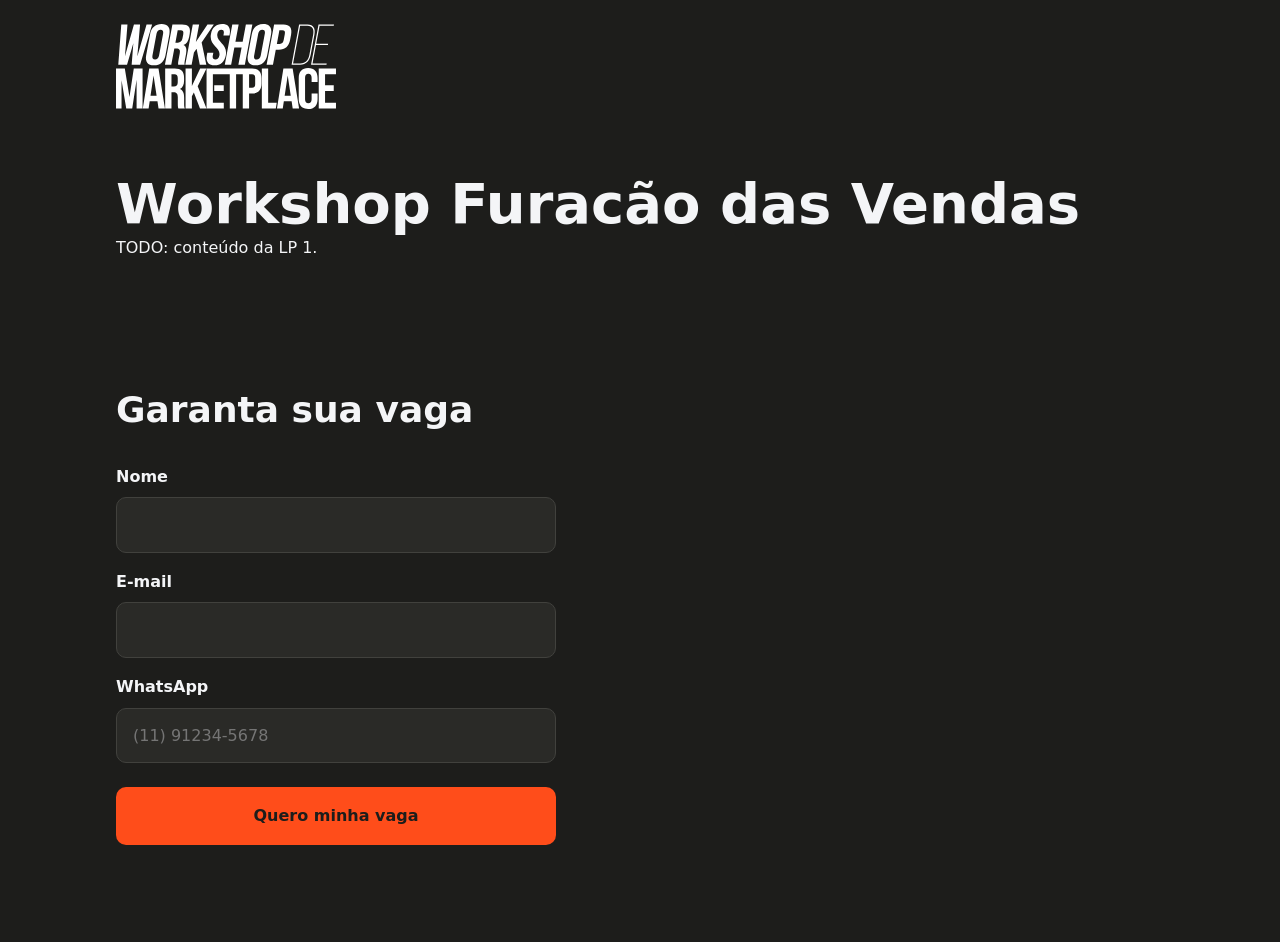
==== lp1/index.html @ ef736bb4 "Estrutura inicial das LPs do Workshop de Marketplace - .htaccess: HTTPS, sem www, URLs limpas, segur" ====
<!doctype html>
<html lang="pt-BR">
<head>
  <meta charset="utf-8">
  <meta name="viewport" content="width=device-width, initial-scale=1">

  <title>Workshop Furacão das Vendas | LP 1</title>
  <meta name="description" content="TODO: descrição de 140–160 caracteres da LP 1.">
  <link rel="canonical" href="https://workshop.furacaodasvendas.com.br/lp1/">
  <meta name="robots" content="index, follow, max-image-preview:large">

  <!-- Open Graph / redes sociais (imagem 1200x630) -->
  <meta property="og:type" content="website">
  <meta property="og:locale" content="pt_BR">
  <meta property="og:site_name" content="Workshop Furacão das Vendas">
  <meta property="og:title" content="Workshop Furacão das Vendas | LP 1">
  <meta property="og:description" content="TODO: descrição da LP 1.">
  <meta property="og:url" content="https://workshop.furacaodasvendas.com.br/lp1/">
  <meta property="og:image" content="https://workshop.furacaodasvendas.com.br/lp1/img/og.jpg">
  <meta property="og:image:width" content="1200">
  <meta property="og:image:height" content="630">
  <meta name="twitter:card" content="summary_large_image">

  <!-- Favicon / PWA -->
  <link rel="icon" href="/favicon.ico" sizes="32x32">
  <link rel="icon" href="/favicon.svg" type="image/svg+xml">
  <link rel="apple-touch-icon" href="/apple-touch-icon.png">
  <link rel="manifest" href="/site.webmanifest">
  <meta name="theme-color" content="#1D1D1B">

  <link rel="author" href="/humans.txt">

  <!-- Versione CSS/JS (?v=AAAAMMDD) a cada deploy para furar o cache -->
  <link rel="stylesheet" href="/lp1/css/style.css?v=20261028">
</head>
<body>

  <header class="site-header">
    <img class="logo" src="/lp1/img/logo-branco.svg" alt="Workshop de Marketplace" width="781" height="303">
  </header>

  <main>
    <section class="hero">
      <h1>Workshop Furacão das Vendas</h1>
      <p>TODO: conteúdo da LP 1.</p>
    </section>

    <section class="inscricao" id="inscricao">
      <h2>Garanta sua vaga</h2>

      <form class="form" action="/api/lead.php" method="post" data-antispam novalidate>
        <input type="hidden" name="_lp" value="lp1">
        <input type="hidden" name="_token" value="">

        <!-- Honeypot: invisível para pessoas, bots preenchem -->
        <div class="hp" aria-hidden="true">
          <label for="lp1-website">Não preencha</label>
          <input type="text" id="lp1-website" name="website" tabindex="-1" autocomplete="off">
        </div>

        <label for="lp1-nome">Nome</label>
        <input type="text" id="lp1-nome" name="nome" autocomplete="name" required minlength="2" maxlength="80">

        <label for="lp1-email">E-mail</label>
        <input type="email" id="lp1-email" name="email" autocomplete="email" required>

        <label for="lp1-telefone">WhatsApp</label>
        <input type="tel" id="lp1-telefone" name="telefone" autocomplete="tel-national" inputmode="tel" placeholder="(11) 91234-5678" required>

        <button type="submit">Quero minha vaga</button>
        <p class="form-status" data-form-status role="status" aria-live="polite"></p>
      </form>
    </section>
  </main>

  <script src="/assets/js/antispam.js?v=20261028" defer></script>
  <script src="/lp1/js/main.js?v=20261028" defer></script>
</body>
</html>
---- lp1/css/style.css ----
:root {
  --bg: #1D1D1B;
  --surface: #2A2A27;
  --border: #41413D;
  --text: #F4F5F7;
  --muted: #A9AFBC;
  --accent: #FF4D1A;
  --on-accent: #1D1D1B;
  --error: #FF6B6B;
  --ok: #3DDC84;
  color-scheme: dark;
}

*, *::before, *::after { box-sizing: border-box; margin: 0; }

body {
  min-height: 100dvh;
  background: var(--bg);
  color: var(--text);
  font: 16px/1.6 system-ui, -apple-system, "Segoe UI", Roboto, sans-serif;
  -webkit-font-smoothing: antialiased;
}

img, svg, video { display: block; max-width: 100%; height: auto; }

section { padding: 64px 16px; max-width: 1080px; margin-inline: auto; }

h1 { font-size: clamp(2rem, 6vw, 3.5rem); line-height: 1.1; }
h2 { font-size: clamp(1.5rem, 4vw, 2.25rem); line-height: 1.2; margin-bottom: 24px; }

/* Formulário */
.form { display: grid; gap: 8px; max-width: 440px; }
.form label { font-weight: 600; margin-top: 8px; }
.form input {
  width: 100%;
  padding: 14px 16px;
  border: 1px solid var(--border);
  border-radius: 10px;
  background: var(--surface);
  color: var(--text);
  font: inherit;
}
.form input:focus-visible { outline: 2px solid var(--accent); outline-offset: 2px; }
.form button {
  margin-top: 16px;
  padding: 16px 24px;
  border: 0;
  border-radius: 10px;
  background: var(--accent);
  color: var(--on-accent);
  font: inherit;
  font-weight: 700;
  cursor: pointer;
}
.form button:disabled { opacity: .6; cursor: wait; }
.form-status { min-height: 1.6em; color: var(--muted); }
.form-status[data-state="error"] { color: var(--error); }
.form-status[data-state="ok"] { color: var(--ok); }

/* Honeypot fora da tela (display:none é ignorado por alguns bots) */
.hp { position: absolute; left: -9999px; width: 1px; height: 1px; overflow: hidden; }

/* Cabeçalho */
.site-header { padding: 24px 16px 0; max-width: 1080px; margin-inline: auto; }
.logo { width: clamp(140px, 30vw, 220px); }
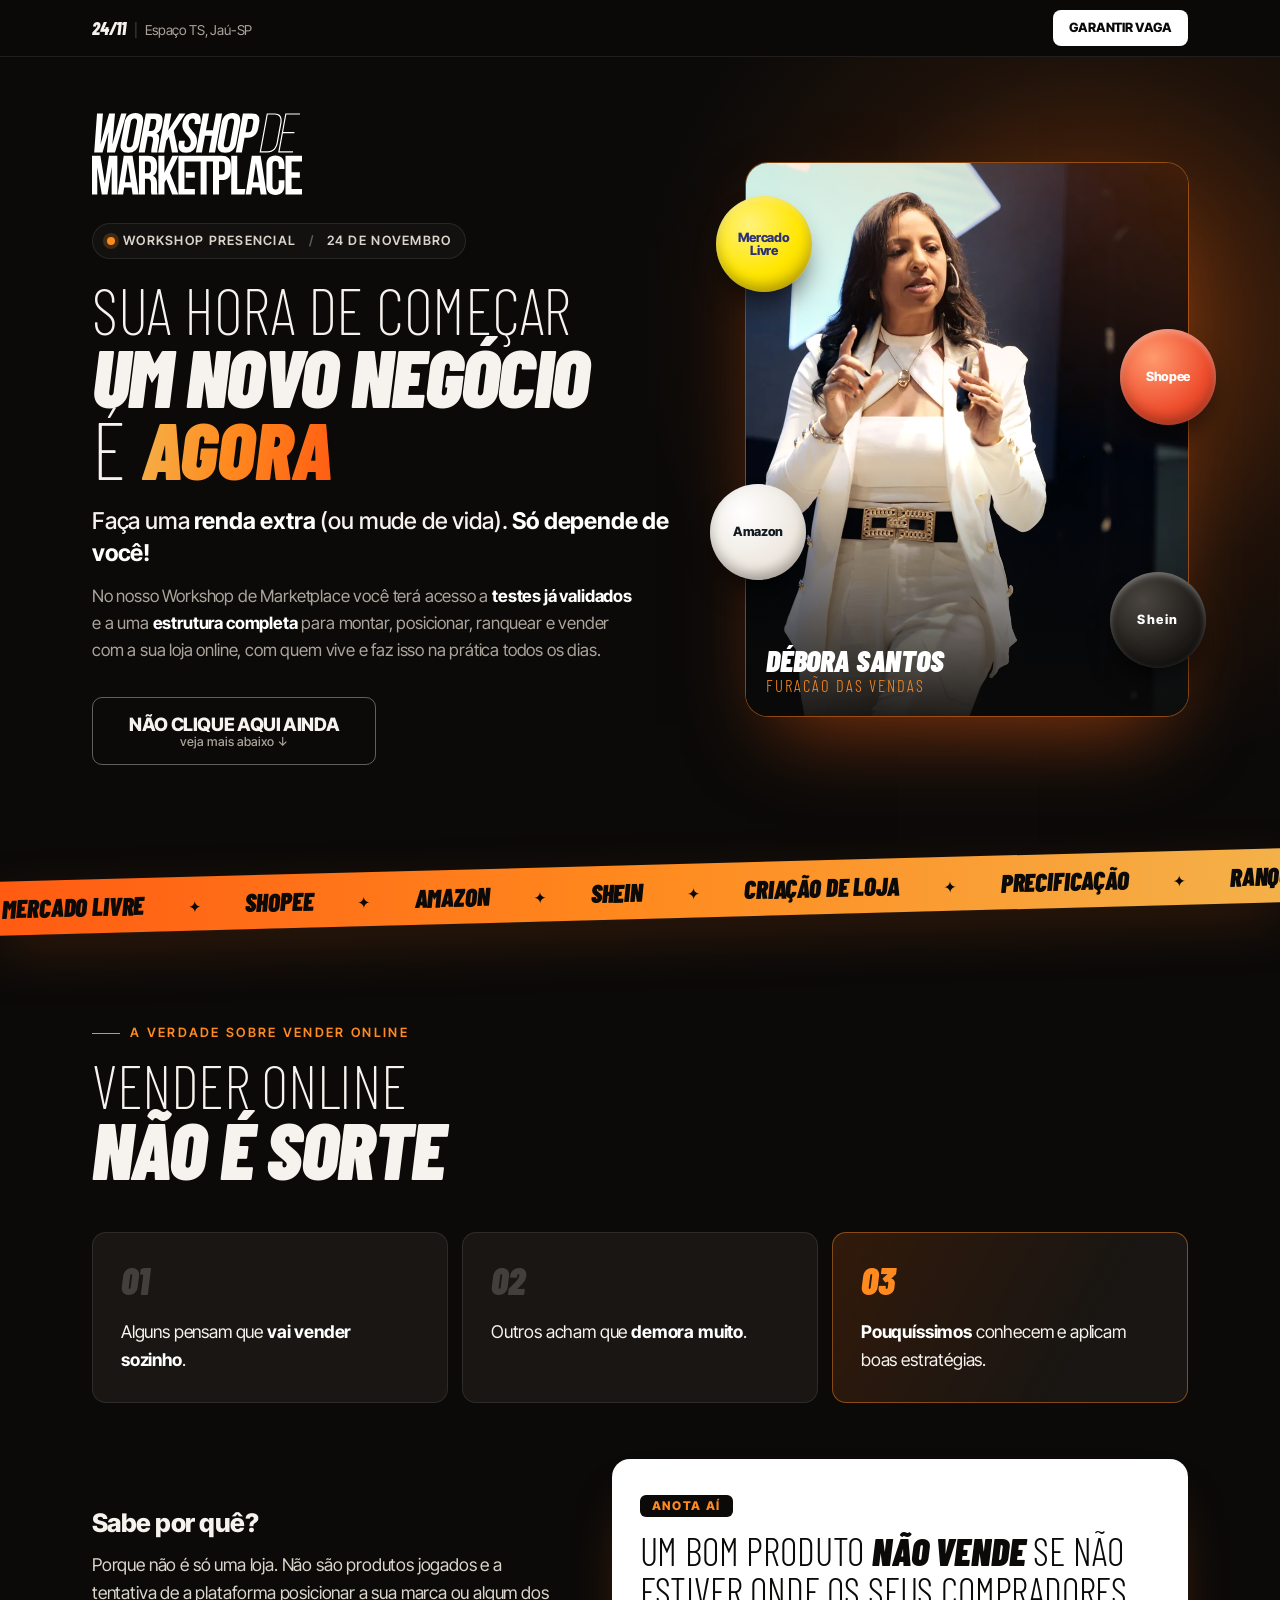
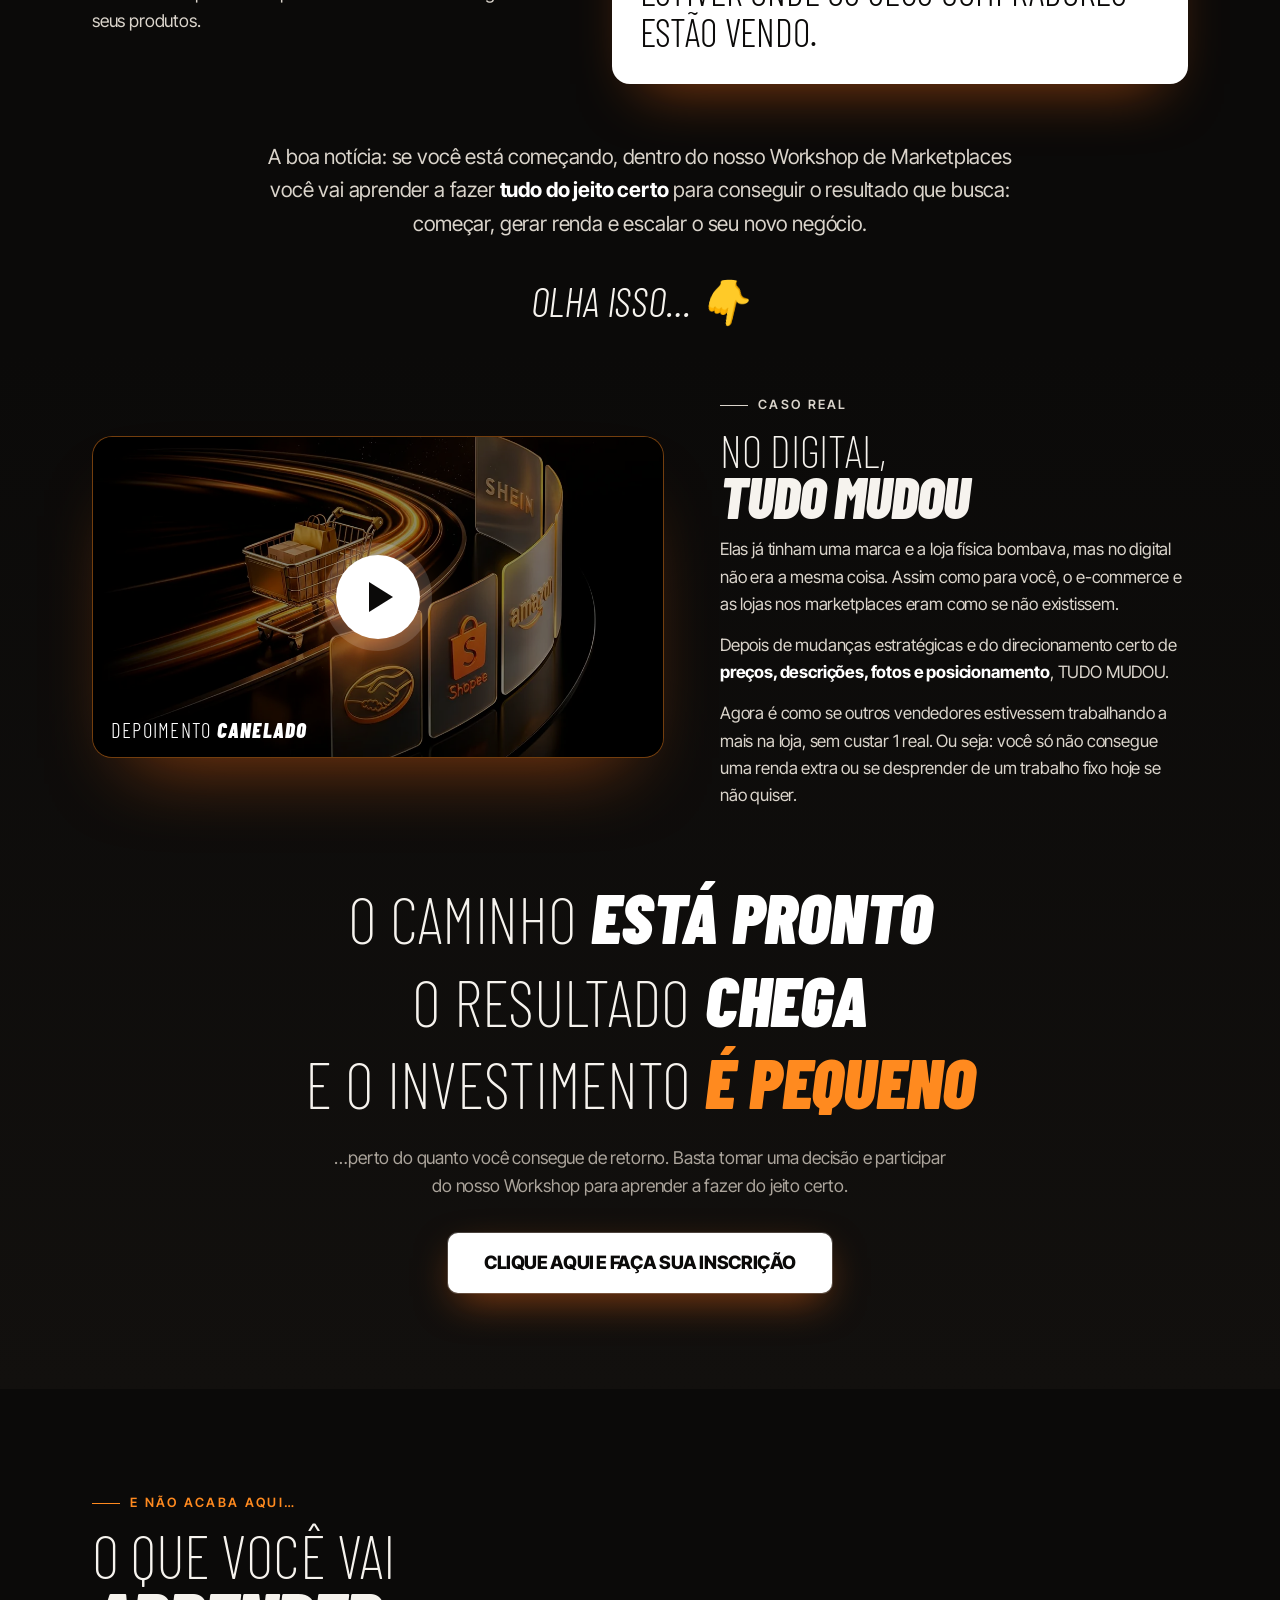
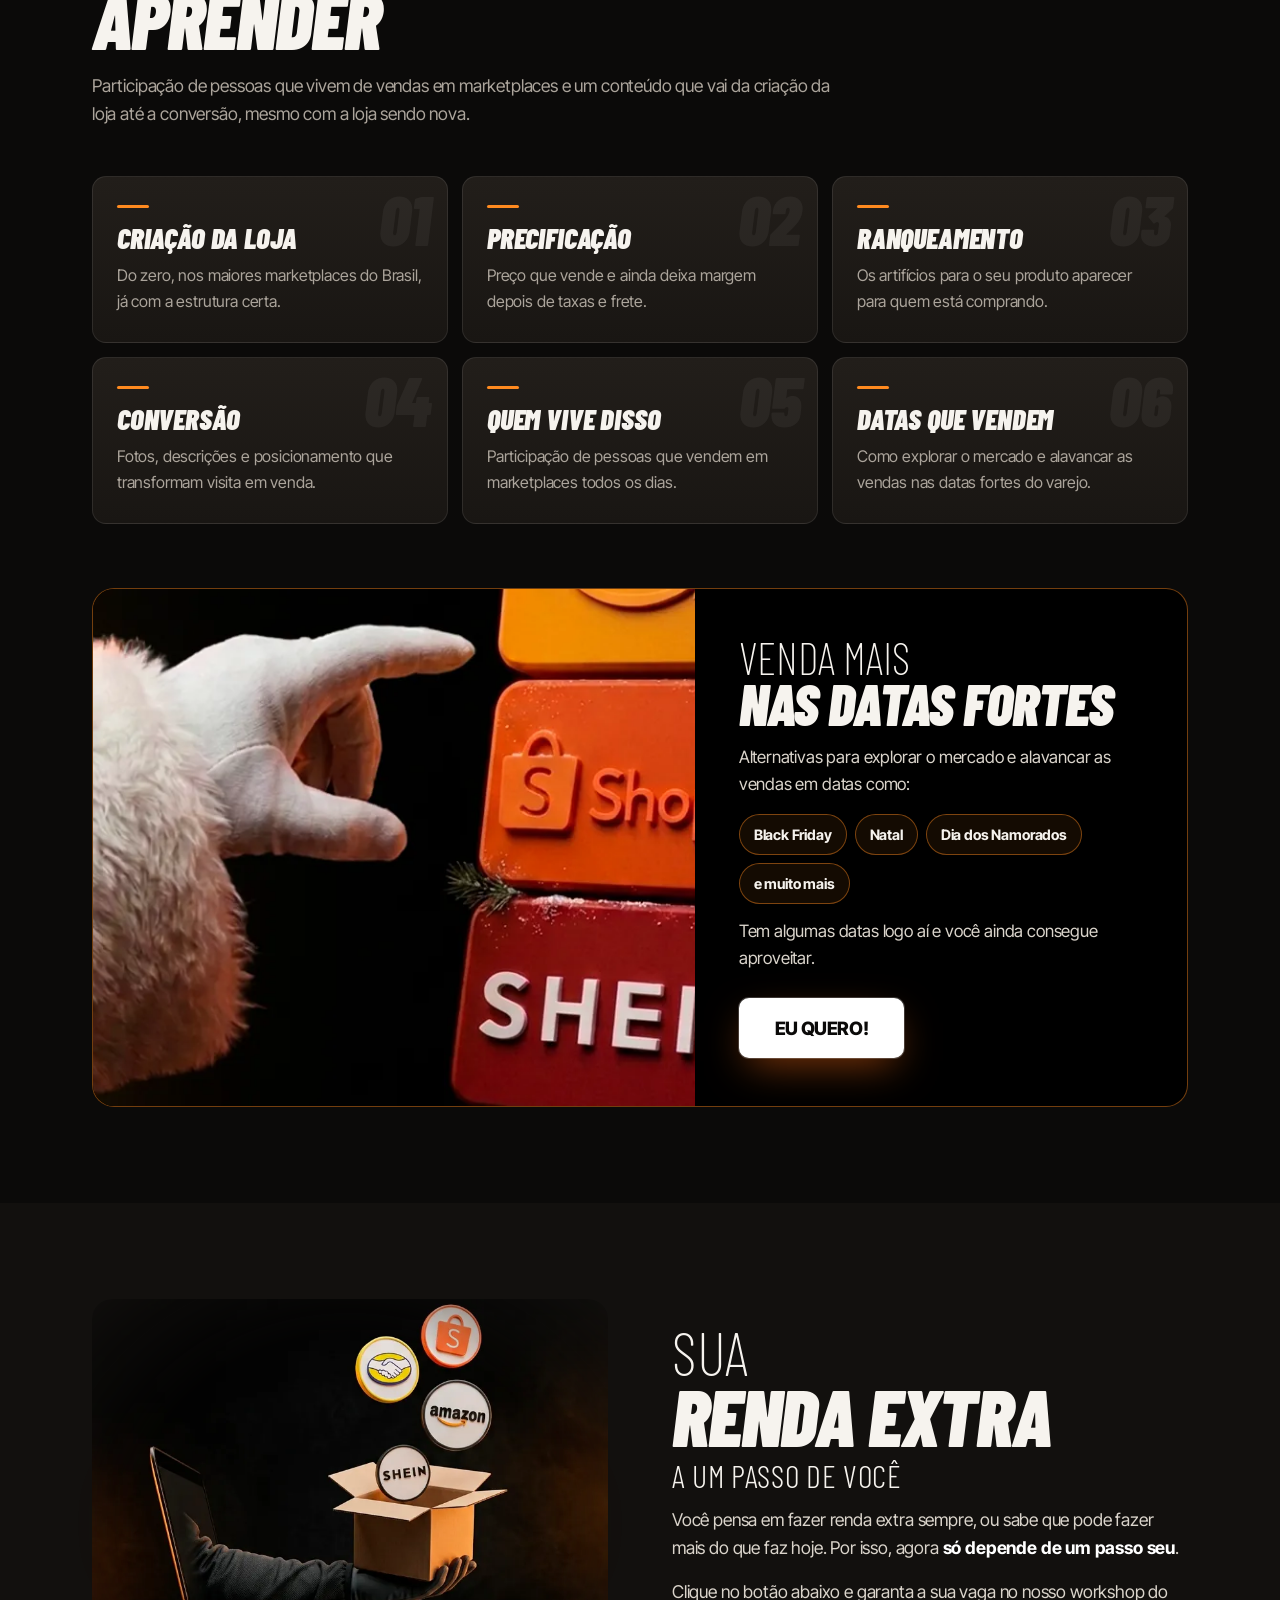
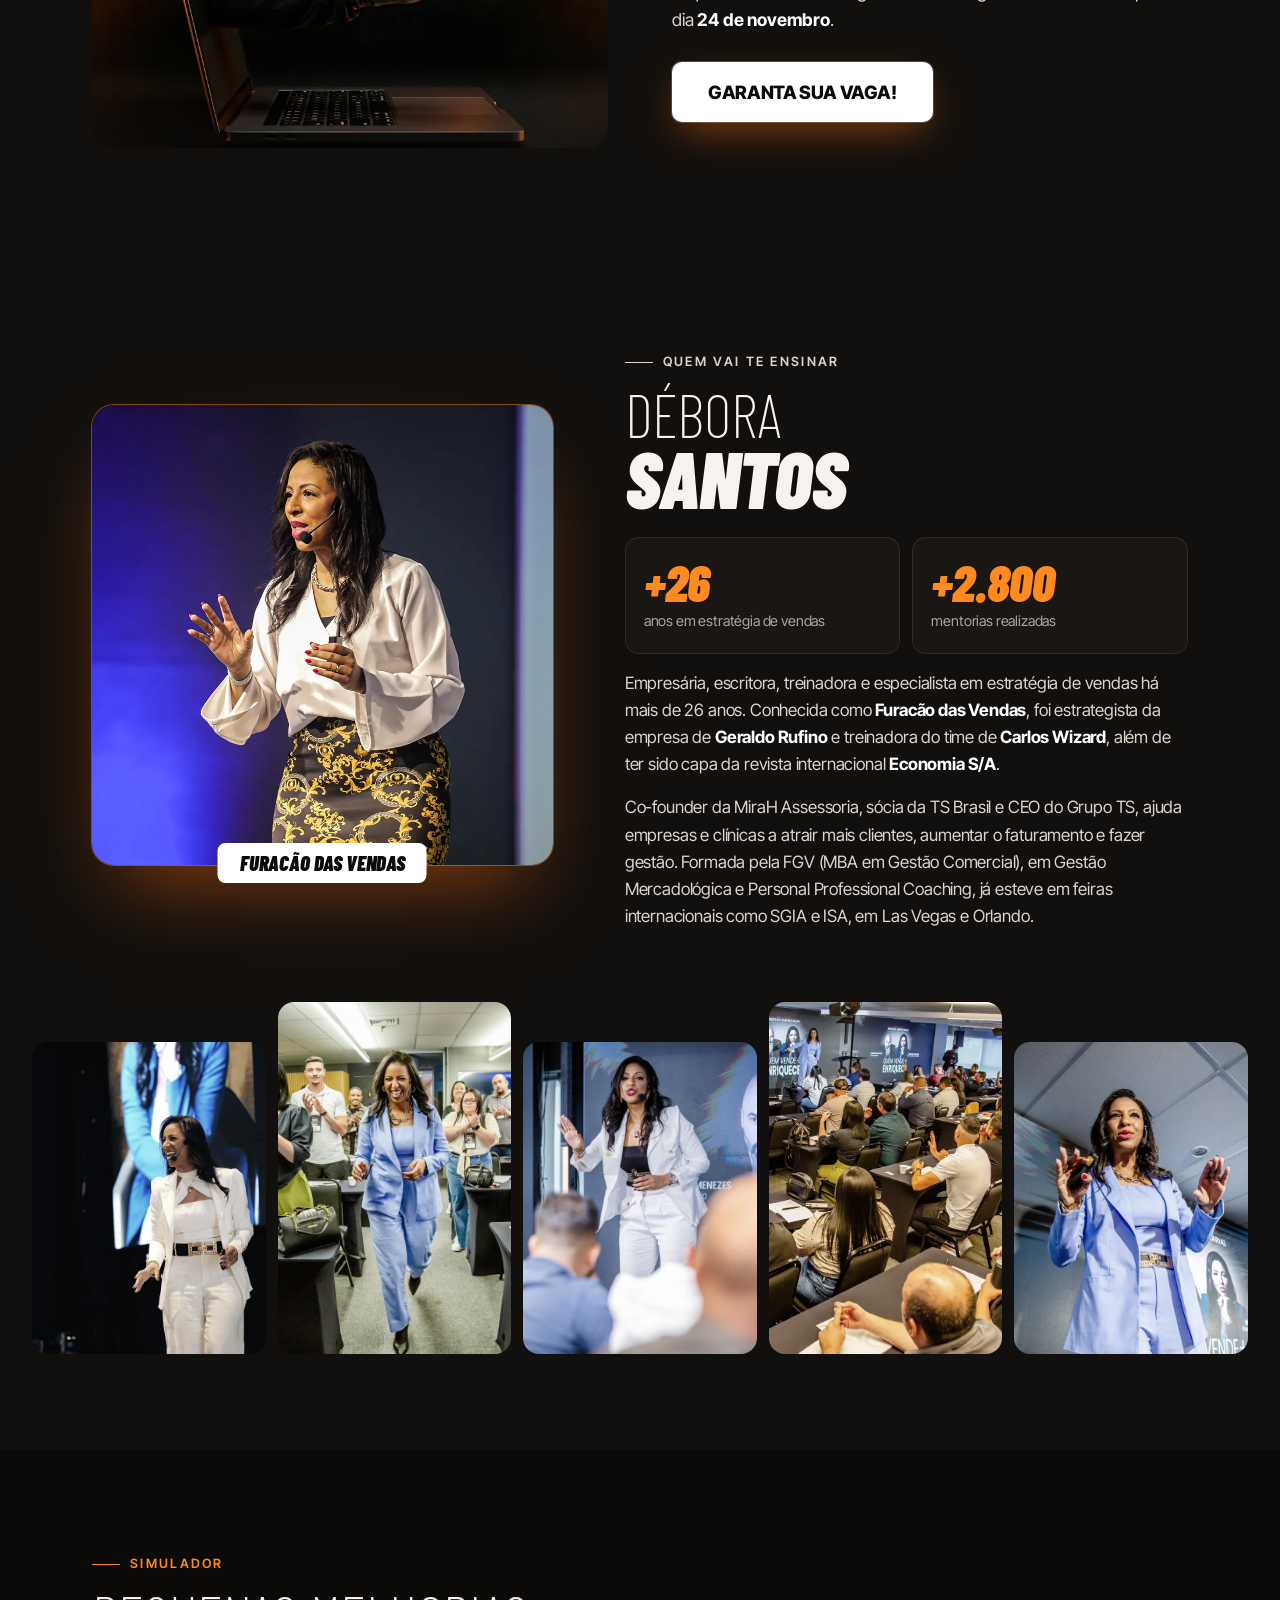
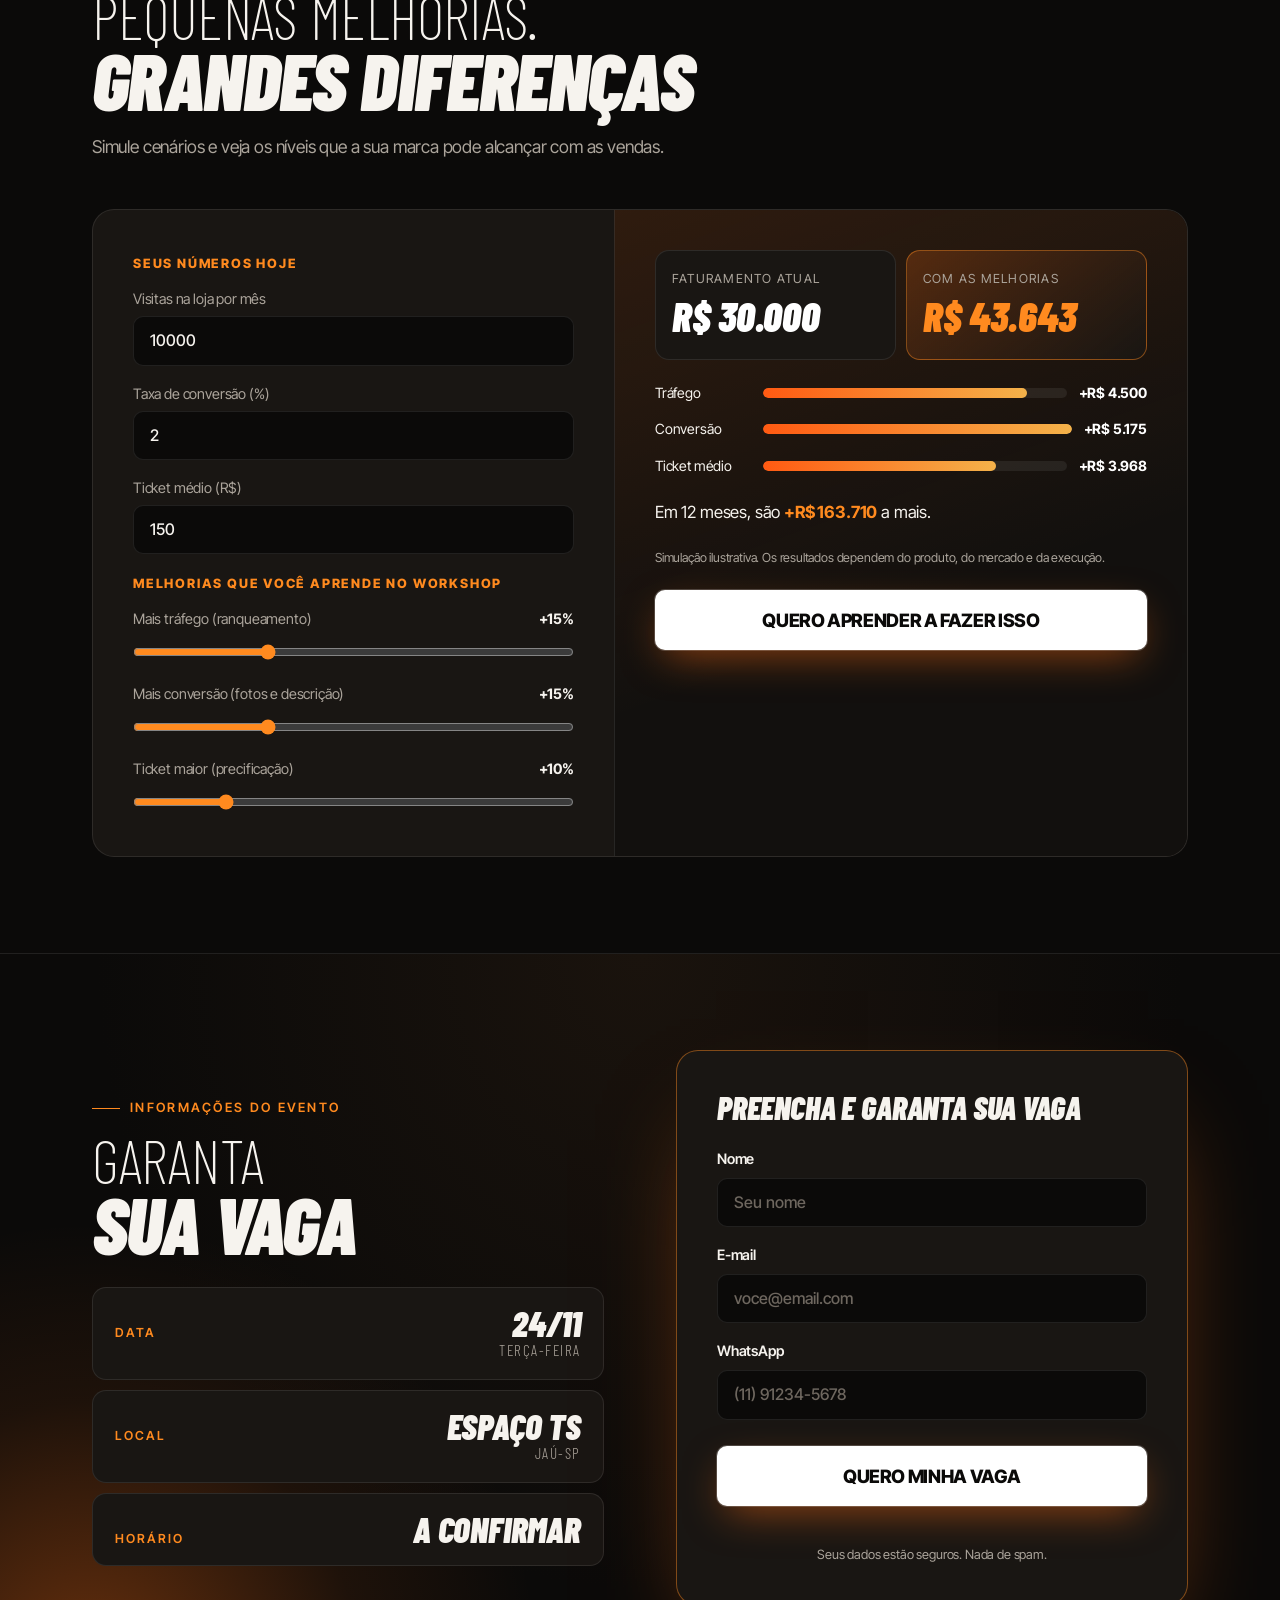
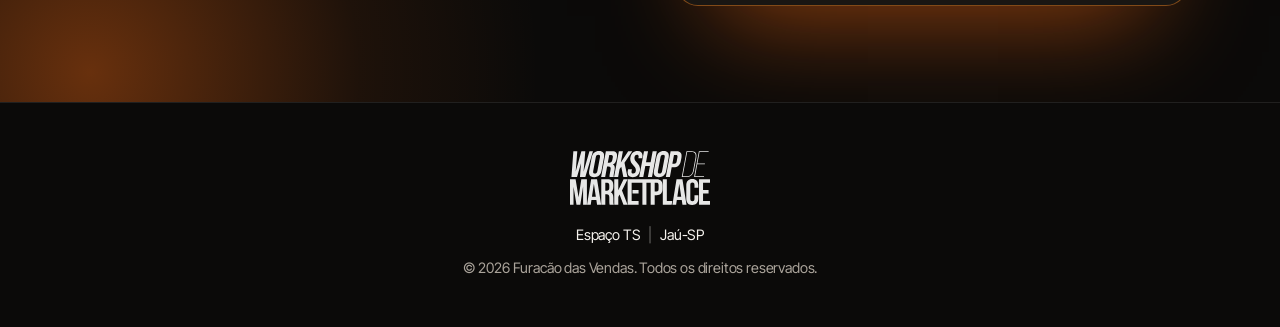
==== commit 564e781a: "LP2 completa (design dos criativos) e lp1 clonada como base - Hero com a Débora no palco, faixa de m" ====
--- a/lp1/index.html
+++ b/lp1/index.html
@@ -4,17 +4,17 @@
   <meta charset="utf-8">
   <meta name="viewport" content="width=device-width, initial-scale=1">
 
-  <title>Workshop Furacão das Vendas | LP 1</title>
-  <meta name="description" content="TODO: descrição de 140–160 caracteres da LP 1.">
+  <title>Workshop de Marketplace | 24/11 em Jaú-SP com Débora Santos</title>
+  <meta name="description" content="Aprenda a montar, posicionar, ranquear e vender nos marketplaces com quem vive disso todos os dias. Workshop presencial em 24/11 no Espaço TS, Jaú-SP.">
   <link rel="canonical" href="https://workshop.furacaodasvendas.com.br/lp1/">
   <meta name="robots" content="index, follow, max-image-preview:large">
 
   <!-- Open Graph / redes sociais (imagem 1200x630) -->
   <meta property="og:type" content="website">
   <meta property="og:locale" content="pt_BR">
-  <meta property="og:site_name" content="Workshop Furacão das Vendas">
-  <meta property="og:title" content="Workshop Furacão das Vendas | LP 1">
-  <meta property="og:description" content="TODO: descrição da LP 1.">
+  <meta property="og:site_name" content="Workshop de Marketplace">
+  <meta property="og:title" content="Workshop de Marketplace | 24/11 em Jaú-SP">
+  <meta property="og:description" content="Sua renda extra começa nos marketplaces. Aprenda o passo a passo com a Débora Santos, a Furacão das Vendas.">
   <meta property="og:url" content="https://workshop.furacaodasvendas.com.br/lp1/">
   <meta property="og:image" content="https://workshop.furacaodasvendas.com.br/lp1/img/og.jpg">
   <meta property="og:image:width" content="1200">
@@ -26,52 +26,390 @@
   <link rel="icon" href="/favicon.svg" type="image/svg+xml">
   <link rel="apple-touch-icon" href="/apple-touch-icon.png">
   <link rel="manifest" href="/site.webmanifest">
-  <meta name="theme-color" content="#1D1D1B">
+  <meta name="theme-color" content="#0B0A09">
 
   <link rel="author" href="/humans.txt">
+
+  <!-- Fontes -->
+  <link rel="preconnect" href="https://fonts.googleapis.com">
+  <link rel="preconnect" href="https://fonts.gstatic.com" crossorigin>
+  <link rel="stylesheet" href="https://fonts.googleapis.com/css2?family=Barlow+Condensed:ital,wght@0,200;0,300;0,600;0,800;1,300;1,800;1,900&family=Inter+Tight:wght@400;500;600;700;800&display=swap">
+
+  <link rel="preload" as="image" href="/lp1/img/debora-palco.webp" fetchpriority="high">
 
   <!-- Versione CSS/JS (?v=AAAAMMDD) a cada deploy para furar o cache -->
   <link rel="stylesheet" href="/lp1/css/style.css?v=20261028">
+  <script>document.documentElement.classList.add('js')</script>
+
+  <script type="application/ld+json">
+  {
+    "@context": "https://schema.org",
+    "@type": "Event",
+    "name": "Workshop de Marketplace",
+    "description": "Workshop presencial para criar, posicionar, ranquear e vender nos marketplaces.",
+    "startDate": "2026-11-24",
+    "eventAttendanceMode": "https://schema.org/OfflineEventAttendanceMode",
+    "eventStatus": "https://schema.org/EventScheduled",
+    "location": {
+      "@type": "Place",
+      "name": "Espaço TS",
+      "address": { "@type": "PostalAddress", "addressLocality": "Jaú", "addressRegion": "SP", "addressCountry": "BR" }
+    },
+    "image": "https://workshop.furacaodasvendas.com.br/lp1/img/og.jpg",
+    "performer": { "@type": "Person", "name": "Débora Santos" },
+    "organizer": { "@type": "Organization", "name": "Furacão das Vendas", "url": "https://workshop.furacaodasvendas.com.br/" }
+  }
+  </script>
 </head>
 <body>
 
-  <header class="site-header">
-    <img class="logo" src="/lp1/img/logo-branco.svg" alt="Workshop de Marketplace" width="781" height="303">
-  </header>
+  <!-- Barra superior -->
+  <div class="topbar">
+    <div class="topbar__in">
+      <p><strong>24/11</strong> <span class="topbar__loc"><span class="sep">|</span> Espaço TS, Jaú-SP</span> <span class="topbar__count" data-countdown hidden></span></p>
+      <a class="topbar__cta" href="#inscricao">Garantir vaga</a>
+    </div>
+  </div>
 
   <main>
+
+    <!-- HERO -->
     <section class="hero">
-      <h1>Workshop Furacão das Vendas</h1>
-      <p>TODO: conteúdo da LP 1.</p>
-    </section>
-
-    <section class="inscricao" id="inscricao">
-      <h2>Garanta sua vaga</h2>
-
-      <form class="form" action="/api/lead.php" method="post" data-antispam novalidate>
-        <input type="hidden" name="_lp" value="lp1">
-        <input type="hidden" name="_token" value="">
-
-        <!-- Honeypot: invisível para pessoas, bots preenchem -->
-        <div class="hp" aria-hidden="true">
-          <label for="lp1-website">Não preencha</label>
-          <input type="text" id="lp1-website" name="website" tabindex="-1" autocomplete="off">
-        </div>
-
-        <label for="lp1-nome">Nome</label>
-        <input type="text" id="lp1-nome" name="nome" autocomplete="name" required minlength="2" maxlength="80">
-
-        <label for="lp1-email">E-mail</label>
-        <input type="email" id="lp1-email" name="email" autocomplete="email" required>
-
-        <label for="lp1-telefone">WhatsApp</label>
-        <input type="tel" id="lp1-telefone" name="telefone" autocomplete="tel-national" inputmode="tel" placeholder="(11) 91234-5678" required>
-
-        <button type="submit">Quero minha vaga</button>
-        <p class="form-status" data-form-status role="status" aria-live="polite"></p>
-      </form>
+      <div class="hero__glow" aria-hidden="true"></div>
+      <div class="wrap hero__grid">
+        <div class="hero__copy">
+          <img class="logo" src="/lp1/img/logo-branco.svg" alt="Workshop de Marketplace" width="781" height="303">
+
+          <p class="eyebrow"><span class="dot"></span> Workshop presencial <span class="sep">/</span> 24 de novembro</p>
+
+          <h1 class="display">
+            <span class="thin">Sua hora de começar</span>
+            <span class="bold">um novo negócio</span>
+            <span class="thin">é <em class="hl">agora</em></span>
+          </h1>
+
+          <p class="hero__sub">Faça uma <strong>renda extra</strong> (ou mude de vida). <strong>Só depende de você!</strong></p>
+
+          <p class="hero__text">No nosso Workshop de Marketplace você terá acesso a <strong>testes já validados</strong> e a uma <strong>estrutura completa</strong> para montar, posicionar, ranquear e vender com a sua loja online, com quem vive e faz isso na prática todos os dias.</p>
+
+          <a class="btn btn--ghost" href="#por-que">
+            <span>Não clique aqui ainda</span>
+            <small>veja mais abaixo <i aria-hidden="true">↓</i></small>
+          </a>
+        </div>
+
+        <div class="hero__media">
+          <figure class="hero__photo">
+            <img src="/lp1/img/debora-palco.webp" alt="Débora Santos palestrando no palco" width="880" height="1100" fetchpriority="high">
+          </figure>
+          <ul class="coins" aria-label="Marketplaces abordados">
+            <li class="coin coin--ml">Mercado Livre</li>
+            <li class="coin coin--sh">Shopee</li>
+            <li class="coin coin--am">Amazon</li>
+            <li class="coin coin--se">Shein</li>
+          </ul>
+          <div class="hero__badge">
+            <strong>Débora Santos</strong>
+            <span>Furacão das Vendas</span>
+          </div>
+        </div>
+      </div>
+    </section>
+
+    <!-- Faixa -->
+    <div class="ticker" aria-hidden="true">
+      <div class="ticker__track">
+        <span>Mercado Livre</span><span>Shopee</span><span>Amazon</span><span>Shein</span><span>Criação de loja</span><span>Precificação</span><span>Ranqueamento</span><span>Conversão</span>
+        <span>Mercado Livre</span><span>Shopee</span><span>Amazon</span><span>Shein</span><span>Criação de loja</span><span>Precificação</span><span>Ranqueamento</span><span>Conversão</span>
+      </div>
+    </div>
+
+    <!-- PROBLEMA -->
+    <section class="sec" id="por-que">
+      <div class="wrap">
+        <header class="sec__head reveal">
+          <p class="kicker">A verdade sobre vender online</p>
+          <h2 class="display display--md">
+            <span class="thin">Vender online</span>
+            <span class="bold">não é sorte</span>
+          </h2>
+        </header>
+
+        <ul class="myths reveal">
+          <li class="myth"><span class="myth__n">01</span><p>Alguns pensam que <strong>vai vender sozinho</strong>.</p></li>
+          <li class="myth"><span class="myth__n">02</span><p>Outros acham que <strong>demora muito</strong>.</p></li>
+          <li class="myth myth--on"><span class="myth__n">03</span><p><strong>Pouquíssimos</strong> conhecem e aplicam boas estratégias.</p></li>
+        </ul>
+
+        <div class="split reveal">
+          <div class="split__text">
+            <h3 class="h3">Sabe por quê?</h3>
+            <p>Porque não é só uma loja. Não são produtos jogados e a tentativa de a plataforma posicionar a sua marca ou algum dos seus produtos.</p>
+          </div>
+          <blockquote class="callout">
+            <span class="callout__tag">Anota aí</span>
+            <p>Um bom produto <strong>não vende</strong> se não estiver onde os seus compradores estão vendo.</p>
+          </blockquote>
+        </div>
+
+        <p class="lead reveal">A boa notícia: se você está começando, dentro do nosso Workshop de Marketplaces você vai aprender a fazer <strong>tudo do jeito certo</strong> para conseguir o resultado que busca: começar, gerar renda e escalar o seu novo negócio.</p>
+
+        <p class="look reveal">Olha isso… <span aria-hidden="true">👇</span></p>
+      </div>
+    </section>
+
+    <!-- CASE -->
+    <section class="sec sec--case">
+      <div class="wrap">
+        <div class="video reveal">
+          <!-- TODO: preencher data-yt com o ID do vídeo do YouTube das donas da Canelado -->
+          <button class="video__btn" type="button" data-yt="" aria-label="Assistir ao depoimento das donas da Canelado">
+            <img src="/lp1/img/arte-carrinho.webp" alt="" width="1080" height="610" loading="lazy">
+            <span class="video__play" aria-hidden="true"></span>
+            <span class="video__label">Depoimento <strong>Canelado</strong></span>
+          </button>
+        </div>
+
+        <div class="case reveal">
+          <p class="kicker">Caso real</p>
+          <h2 class="display display--sm">
+            <span class="thin">No digital,</span>
+            <span class="bold">tudo mudou</span>
+          </h2>
+          <p>Elas já tinham uma marca e a loja física bombava, mas no digital não era a mesma coisa. Assim como para você, o e-commerce e as lojas nos marketplaces eram como se não existissem.</p>
+          <p>Depois de mudanças estratégicas e do direcionamento certo de <strong>preços, descrições, fotos e posicionamento</strong>, TUDO MUDOU.</p>
+          <p>Agora é como se outros vendedores estivessem trabalhando a mais na loja, sem custar 1 real. Ou seja: você só não consegue uma renda extra ou se desprender de um trabalho fixo hoje se não quiser.</p>
+        </div>
+      </div>
+
+      <div class="wrap">
+        <ol class="steps reveal">
+          <li><span>O caminho</span> <b>está pronto</b></li>
+          <li><span>O resultado</span> <b>chega</b></li>
+          <li><span>E o investimento</span> <b>é pequeno</b></li>
+        </ol>
+        <p class="center muted reveal">…perto do quanto você consegue de retorno. Basta tomar uma decisão e participar do nosso Workshop para aprender a fazer do jeito certo.</p>
+        <div class="center reveal">
+          <a class="btn" href="#inscricao">Clique aqui e faça sua inscrição</a>
+        </div>
+      </div>
+    </section>
+
+    <!-- CONTEÚDO -->
+    <section class="sec">
+      <div class="wrap">
+        <header class="sec__head reveal">
+          <p class="kicker">E não acaba aqui…</p>
+          <h2 class="display display--md">
+            <span class="thin">O que você vai</span>
+            <span class="bold">aprender</span>
+          </h2>
+          <p class="muted">Participação de pessoas que vivem de vendas em marketplaces e um conteúdo que vai da criação da loja até a conversão, mesmo com a loja sendo nova.</p>
+        </header>
+
+        <ul class="cards reveal">
+          <li class="card"><span class="card__n">01</span><h3>Criação da loja</h3><p>Do zero, nos maiores marketplaces do Brasil, já com a estrutura certa.</p></li>
+          <li class="card"><span class="card__n">02</span><h3>Precificação</h3><p>Preço que vende e ainda deixa margem depois de taxas e frete.</p></li>
+          <li class="card"><span class="card__n">03</span><h3>Ranqueamento</h3><p>Os artifícios para o seu produto aparecer para quem está comprando.</p></li>
+          <li class="card"><span class="card__n">04</span><h3>Conversão</h3><p>Fotos, descrições e posicionamento que transformam visita em venda.</p></li>
+          <li class="card"><span class="card__n">05</span><h3>Quem vive disso</h3><p>Participação de pessoas que vendem em marketplaces todos os dias.</p></li>
+          <li class="card"><span class="card__n">06</span><h3>Datas que vendem</h3><p>Como explorar o mercado e alavancar as vendas nas datas fortes do varejo.</p></li>
+        </ul>
+
+        <div class="season reveal">
+          <img class="season__img" src="/lp1/img/arte-natal.webp" alt="" width="1080" height="540" loading="lazy">
+          <div class="season__text">
+            <h3 class="display display--sm">
+              <span class="thin">Venda mais</span>
+              <span class="bold">nas datas fortes</span>
+            </h3>
+            <p>Alternativas para explorar o mercado e alavancar as vendas em datas como:</p>
+            <ul class="chips">
+              <li>Black Friday</li><li>Natal</li><li>Dia dos Namorados</li><li>e muito mais</li>
+            </ul>
+            <p class="muted">Tem algumas datas logo aí e você ainda consegue aproveitar.</p>
+            <a class="btn" href="#inscricao">Eu quero!</a>
+          </div>
+        </div>
+      </div>
+    </section>
+
+    <!-- RENDA EXTRA -->
+    <section class="sec sec--extra">
+      <div class="wrap extra">
+        <figure class="extra__img reveal">
+          <img src="/lp1/img/arte-notebook.webp" alt="" width="800" height="695" loading="lazy">
+        </figure>
+        <div class="extra__text reveal">
+          <h2 class="display display--md">
+            <span class="thin">Sua</span>
+            <span class="bold">renda extra</span>
+            <span class="thin small">a um passo de você</span>
+          </h2>
+          <p>Você pensa em fazer renda extra sempre, ou sabe que pode fazer mais do que faz hoje. Por isso, agora <strong>só depende de um passo seu</strong>.</p>
+          <p>Clique no botão abaixo e garanta a sua vaga no nosso workshop do dia <strong>24 de novembro</strong>.</p>
+          <a class="btn" href="#inscricao">Garanta sua vaga!</a>
+        </div>
+      </div>
+    </section>
+
+    <!-- PALESTRANTE -->
+    <section class="sec sec--speaker" id="debora">
+      <div class="wrap speaker">
+        <figure class="speaker__photo reveal">
+          <img src="/lp1/img/debora-bio.webp" alt="Débora Santos durante palestra" width="900" height="900" loading="lazy">
+          <figcaption>Furacão das Vendas</figcaption>
+        </figure>
+
+        <div class="speaker__text reveal">
+          <p class="kicker">Quem vai te ensinar</p>
+          <h2 class="display display--md">
+            <span class="thin">Débora</span>
+            <span class="bold">Santos</span>
+          </h2>
+
+          <ul class="stats">
+            <li><b>+26</b><span>anos em estratégia de vendas</span></li>
+            <li><b>+2.800</b><span>mentorias realizadas</span></li>
+          </ul>
+
+          <p>Empresária, escritora, treinadora e especialista em estratégia de vendas há mais de 26 anos. Conhecida como <strong>Furacão das Vendas</strong>, foi estrategista da empresa de <strong>Geraldo Rufino</strong> e treinadora do time de <strong>Carlos Wizard</strong>, além de ter sido capa da revista internacional <strong>Economia S/A</strong>.</p>
+          <p>Co-founder da MiraH Assessoria, sócia da TS Brasil e CEO do Grupo TS, ajuda empresas e clínicas a atrair mais clientes, aumentar o faturamento e fazer gestão. Formada pela FGV (MBA em Gestão Comercial), em Gestão Mercadológica e Personal Professional Coaching, já esteve em feiras internacionais como SGIA e ISA, em Las Vegas e Orlando.</p>
+        </div>
+      </div>
+
+      <ul class="gallery" aria-label="Débora Santos em eventos">
+        <li><img src="/lp1/img/galeria-telao.webp" alt="Débora no palco em frente ao telão" width="1200" height="800" loading="lazy"></li>
+        <li><img src="/lp1/img/galeria-plateia.webp" alt="Plateia aplaudindo a Débora" width="1200" height="800" loading="lazy"></li>
+        <li><img src="/lp1/img/galeria-publico.webp" alt="Débora palestrando para o público" width="800" height="800" loading="lazy"></li>
+        <li><img src="/lp1/img/galeria-sala.webp" alt="Sala cheia durante treinamento" width="1200" height="959" loading="lazy"></li>
+        <li><img src="/lp1/img/galeria-azul.webp" alt="Débora palestrando" width="800" height="800" loading="lazy"></li>
+      </ul>
+    </section>
+
+    <!-- SIMULADOR -->
+    <section class="sec" id="simulador">
+      <div class="wrap">
+        <header class="sec__head reveal">
+          <p class="kicker">Simulador</p>
+          <h2 class="display display--md">
+            <span class="thin">Pequenas melhorias.</span>
+            <span class="bold">Grandes diferenças</span>
+          </h2>
+          <p class="muted">Simule cenários e veja os níveis que a sua marca pode alcançar com as vendas.</p>
+        </header>
+
+        <div class="sim reveal" data-sim>
+          <div class="sim__in">
+            <h3 class="sim__title">Seus números hoje</h3>
+            <label class="field">
+              <span>Visitas na loja por mês</span>
+              <input type="number" name="visitas" value="10000" min="0" step="100" inputmode="numeric">
+            </label>
+            <label class="field">
+              <span>Taxa de conversão (%)</span>
+              <input type="number" name="conversao" value="2" min="0" max="100" step="0.1" inputmode="decimal">
+            </label>
+            <label class="field">
+              <span>Ticket médio (R$)</span>
+              <input type="number" name="ticket" value="150" min="0" step="1" inputmode="decimal">
+            </label>
+
+            <h3 class="sim__title">Melhorias que você aprende no workshop</h3>
+            <label class="range">
+              <span>Mais tráfego (ranqueamento) <output data-out="t">+15%</output></span>
+              <input type="range" name="t" min="0" max="50" value="15">
+            </label>
+            <label class="range">
+              <span>Mais conversão (fotos e descrição) <output data-out="c">+15%</output></span>
+              <input type="range" name="c" min="0" max="50" value="15">
+            </label>
+            <label class="range">
+              <span>Ticket maior (precificação) <output data-out="k">+10%</output></span>
+              <input type="range" name="k" min="0" max="50" value="10">
+            </label>
+          </div>
+
+          <div class="sim__out" aria-live="polite">
+            <div class="sim__totals">
+              <div class="total">
+                <span>Faturamento atual</span>
+                <b data-res="atual">R$ 30.000</b>
+              </div>
+              <div class="total total--on">
+                <span>Com as melhorias</span>
+                <b data-res="novo">R$ 43.643</b>
+              </div>
+            </div>
+            <ul class="bars">
+              <li><span>Tráfego</span><i><em data-bar="t"></em></i><b data-res="t">+R$ 4.500</b></li>
+              <li><span>Conversão</span><i><em data-bar="c"></em></i><b data-res="c">+R$ 5.175</b></li>
+              <li><span>Ticket médio</span><i><em data-bar="k"></em></i><b data-res="k">+R$ 3.968</b></li>
+            </ul>
+            <p class="sim__year">Em 12 meses, são <b data-res="ano">+R$ 163.710</b> a mais.</p>
+            <p class="sim__note">Simulação ilustrativa. Os resultados dependem do produto, do mercado e da execução.</p>
+            <a class="btn btn--block" href="#inscricao">Quero aprender a fazer isso</a>
+          </div>
+        </div>
+      </div>
+    </section>
+
+    <!-- INSCRIÇÃO -->
+    <section class="sec sec--form" id="inscricao">
+      <div class="hero__glow hero__glow--b" aria-hidden="true"></div>
+      <div class="wrap signup">
+        <div class="signup__info reveal">
+          <p class="kicker">Informações do evento</p>
+          <h2 class="display display--md">
+            <span class="thin">Garanta</span>
+            <span class="bold">sua vaga</span>
+          </h2>
+          <dl class="info">
+            <div><dt>Data</dt><dd>24/11 <small>terça-feira</small></dd></div>
+            <div><dt>Local</dt><dd>Espaço TS <small>Jaú-SP</small></dd></div>
+            <!-- TODO: confirmar horário -->
+            <div><dt>Horário</dt><dd>A confirmar</dd></div>
+          </dl>
+        </div>
+
+        <form class="form reveal" action="/api/lead.php" method="post" data-antispam novalidate>
+          <input type="hidden" name="_lp" value="lp1">
+          <input type="hidden" name="_token" value="">
+
+          <!-- Honeypot: invisível para pessoas, bots preenchem -->
+          <div class="hp" aria-hidden="true">
+            <label for="lp1-website">Não preencha</label>
+            <input type="text" id="lp1-website" name="website" tabindex="-1" autocomplete="off">
+          </div>
+
+          <p class="form__title">Preencha e garanta sua vaga</p>
+
+          <label for="lp1-nome">Nome</label>
+          <input type="text" id="lp1-nome" name="nome" autocomplete="name" placeholder="Seu nome" required minlength="2" maxlength="80">
+
+          <label for="lp1-email">E-mail</label>
+          <input type="email" id="lp1-email" name="email" autocomplete="email" placeholder="voce@email.com" required>
+
+          <label for="lp1-telefone">WhatsApp</label>
+          <input type="tel" id="lp1-telefone" name="telefone" autocomplete="tel-national" inputmode="tel" placeholder="(11) 91234-5678" required>
+
+          <button class="btn btn--block" type="submit">Quero minha vaga</button>
+          <p class="form-status" data-form-status role="status" aria-live="polite"></p>
+          <p class="form__lock">Seus dados estão seguros. Nada de spam.</p>
+        </form>
+      </div>
     </section>
   </main>
+
+  <footer class="footer">
+    <div class="wrap footer__in">
+      <img src="/lp1/img/logo-branco.svg" alt="Workshop de Marketplace" width="781" height="303" loading="lazy">
+      <p>Espaço TS <span class="sep">|</span> Jaú-SP</p>
+      <p class="muted">© 2026 Furacão das Vendas. Todos os direitos reservados.</p>
+    </div>
+  </footer>
+
+  <a class="mcta" href="#inscricao" data-mcta>Garantir minha vaga</a>
 
   <script src="/assets/js/antispam.js?v=20261028" defer></script>
   <script src="/lp1/js/main.js?v=20261028" defer></script>
--- a/lp1/css/style.css
+++ b/lp1/css/style.css
@@ -1,65 +1,683 @@
 :root {
-  --bg: #1D1D1B;
-  --surface: #2A2A27;
-  --border: #41413D;
-  --text: #F4F5F7;
-  --muted: #A9AFBC;
-  --accent: #FF4D1A;
-  --on-accent: #1D1D1B;
+  --bg: #0B0A09;
+  --bg-2: #12100E;
+  --surface: #191613;
+  --surface-2: #221E1A;
+  --border: rgba(255, 255, 255, .09);
+  --border-hot: rgba(255, 138, 31, .45);
+  --text: #F6F3EE;
+  --muted: #ABA49B;
+  --accent: #FF8A1F;
+  --accent-2: #FF5A12;
+  --gold: #F4B24A;
+  --glow: rgba(255, 110, 20, .55);
+  --on-accent: #0B0A09;
   --error: #FF6B6B;
   --ok: #3DDC84;
+
+  --display: "Barlow Condensed", "Arial Narrow", system-ui, sans-serif;
+  --body: "Inter Tight", system-ui, -apple-system, "Segoe UI", Roboto, sans-serif;
+  --radius: 14px;
+  --gutter: 20px;
   color-scheme: dark;
 }
 
-*, *::before, *::after { box-sizing: border-box; margin: 0; }
+*, *::before, *::after { box-sizing: border-box; margin: 0; padding: 0; }
+
+html { scroll-behavior: smooth; scroll-padding-top: 64px; }
 
 body {
   min-height: 100dvh;
   background: var(--bg);
   color: var(--text);
-  font: 16px/1.6 system-ui, -apple-system, "Segoe UI", Roboto, sans-serif;
+  font: 400 17px/1.6 var(--body);
+  letter-spacing: -.01em;
   -webkit-font-smoothing: antialiased;
 }
+html, body { overflow-x: clip; }
 
 img, svg, video { display: block; max-width: 100%; height: auto; }
-
-section { padding: 64px 16px; max-width: 1080px; margin-inline: auto; }
-
-h1 { font-size: clamp(2rem, 6vw, 3.5rem); line-height: 1.1; }
-h2 { font-size: clamp(1.5rem, 4vw, 2.25rem); line-height: 1.2; margin-bottom: 24px; }
-
-/* Formulário */
-.form { display: grid; gap: 8px; max-width: 440px; }
-.form label { font-weight: 600; margin-top: 8px; }
-.form input {
+ul, ol { list-style: none; }
+a { color: inherit; }
+strong, b { font-weight: 700; color: #fff; }
+
+.wrap { width: 100%; max-width: 1160px; margin-inline: auto; padding-inline: var(--gutter); }
+.center { text-align: center; }
+.muted { color: var(--muted); }
+.sep { opacity: .4; margin-inline: .35em; }
+
+/* ---------- Tipografia display (igual aos criativos) ---------- */
+.display {
+  font-family: var(--display);
+  text-transform: uppercase;
+  line-height: .9;
+  letter-spacing: -.01em;
+}
+.display span { display: block; }
+.display .thin { font-weight: 200; font-size: clamp(2.6rem, 7vw, 5rem); }
+.display .bold { font-weight: 900; font-style: italic; font-size: clamp(3rem, 9vw, 6.5rem); letter-spacing: -.02em; }
+.display .thin.small { font-size: clamp(1.4rem, 3vw, 2rem); font-weight: 300; margin-top: .3em; letter-spacing: .02em; }
+.display--md .thin { font-size: clamp(2.2rem, 5.5vw, 3.8rem); }
+.display--md .bold { font-size: clamp(2.6rem, 7vw, 5rem); }
+.display--sm .thin { font-size: clamp(1.9rem, 4vw, 2.8rem); }
+.display--sm .bold { font-size: clamp(2.2rem, 5vw, 3.6rem); }
+.hl {
+  font-style: italic;
+  font-weight: 900;
+  background: linear-gradient(100deg, var(--gold), var(--accent) 45%, var(--accent-2));
+  -webkit-background-clip: text;
+  background-clip: text;
+  color: transparent;
+  padding-right: .06em;
+}
+
+.kicker {
+  display: inline-flex;
+  align-items: center;
+  gap: 10px;
+  font: 600 .8rem/1 var(--body);
+  text-transform: uppercase;
+  letter-spacing: .18em;
+  color: var(--accent);
+  margin-bottom: 18px;
+}
+.kicker::before { content: ""; width: 28px; height: 1px; background: currentColor; }
+
+.h3 { font: 800 1.6rem/1.2 var(--body); letter-spacing: -.02em; margin-bottom: 12px; }
+.lead { font-size: clamp(1.1rem, 2vw, 1.3rem); max-width: 760px; margin: 56px auto 0; text-align: center; color: #DAD4CB; }
+
+/* ---------- Botões ---------- */
+.btn {
+  display: inline-flex;
+  flex-direction: column;
+  align-items: center;
+  justify-content: center;
+  gap: 2px;
+  min-height: 60px;
+  padding: 16px 36px;
+  border: 0;
+  border-radius: 10px;
+  background: #fff;
+  color: #0B0A09;
+  font: 800 clamp(1rem, 2.2vw, 1.15rem)/1.1 var(--body);
+  letter-spacing: -.02em;
+  text-align: center;
+  text-transform: uppercase;
+  text-decoration: none;
+  cursor: pointer;
+  box-shadow: 0 0 0 1px rgba(255,255,255,.2), 0 14px 40px -10px var(--glow);
+  transition: transform .2s ease, box-shadow .2s ease, background .2s ease;
+}
+.btn:hover { transform: translateY(-2px); box-shadow: 0 0 0 1px rgba(255,255,255,.4), 0 18px 50px -8px var(--glow); }
+.btn:active { transform: translateY(0); }
+.btn:focus-visible { outline: 2px solid var(--accent); outline-offset: 3px; }
+.btn--block { width: 100%; }
+.btn--ghost {
+  background: transparent;
+  color: var(--text);
+  border: 1px solid rgba(255,255,255,.35);
+  box-shadow: none;
+  margin-top: 32px;
+}
+.btn--ghost small { font: 500 .78rem/1 var(--body); text-transform: none; letter-spacing: 0; color: var(--muted); }
+.btn--ghost small i { display: inline-block; font-style: normal; animation: bob 1.6s ease-in-out infinite; }
+.btn--ghost:hover { background: rgba(255,255,255,.06); box-shadow: none; }
+
+@keyframes bob { 50% { transform: translateY(4px); } }
+
+/* ---------- Barra superior ---------- */
+.topbar {
+  position: sticky;
+  top: 0;
+  z-index: 50;
+  background: rgba(11, 10, 9, .82);
+  backdrop-filter: blur(12px);
+  -webkit-backdrop-filter: blur(12px);
+  border-bottom: 1px solid var(--border);
+}
+.topbar__in {
+  max-width: 1160px;
+  margin-inline: auto;
+  padding: 10px var(--gutter);
+  display: flex;
+  align-items: center;
+  justify-content: space-between;
+  gap: 12px;
+  font-size: .85rem;
+}
+.topbar p { color: var(--muted); }
+.topbar strong { font-family: var(--display); font-style: italic; font-weight: 800; font-size: 1.15rem; color: var(--text); }
+.topbar__count {
+  margin-left: 10px;
+  padding: 3px 10px;
+  border-radius: 99px;
+  background: rgba(255,138,31,.14);
+  color: var(--accent);
+  font-weight: 600;
+  white-space: nowrap;
+}
+.topbar__cta {
+  flex: none;
+  padding: 8px 16px;
+  border-radius: 8px;
+  background: #fff;
+  color: #0B0A09;
+  font-weight: 800;
+  font-size: .8rem;
+  text-transform: uppercase;
+  text-decoration: none;
+}
+
+/* ---------- Hero ---------- */
+.hero { position: relative; padding: 40px 0 72px; overflow: hidden; isolation: isolate; }
+.hero__glow {
+  position: absolute;
+  z-index: -1;
+  width: 900px;
+  height: 900px;
+  right: -260px;
+  top: -180px;
+  background: radial-gradient(closest-side, rgba(255,110,20,.38), rgba(255,110,20,.08) 60%, transparent);
+  pointer-events: none;
+}
+.hero__glow--b { right: auto; left: -360px; top: auto; bottom: -420px; }
+
+.hero__grid { display: grid; gap: 40px; align-items: center; }
+.hero .logo { width: clamp(150px, 26vw, 210px); margin-bottom: 28px; }
+
+.eyebrow {
+  display: inline-flex;
+  align-items: center;
+  gap: 8px;
+  padding: 7px 14px;
+  border: 1px solid var(--border);
+  border-radius: 99px;
+  background: rgba(255,255,255,.03);
+  font-size: .8rem;
+  font-weight: 600;
+  text-transform: uppercase;
+  letter-spacing: .1em;
+  color: #DAD4CB;
+  margin-bottom: 22px;
+}
+.dot { width: 8px; height: 8px; border-radius: 50%; background: var(--accent); box-shadow: 0 0 0 4px rgba(255,138,31,.2); animation: pulse 2s infinite; }
+@keyframes pulse { 50% { box-shadow: 0 0 0 8px rgba(255,138,31,0); } }
+
+.hero h1 .thin:first-child { font-size: clamp(2.1rem, 5.4vw, 4rem); }
+.hero h1 .bold { font-size: clamp(2.7rem, 7.6vw, 5.1rem); }
+.hero h1 .thin:last-child { font-size: clamp(2.6rem, 7vw, 5rem); }
+
+.hero__sub { margin-top: 22px; font-size: clamp(1.15rem, 2.4vw, 1.45rem); font-weight: 500; line-height: 1.35; }
+.hero__text { margin-top: 14px; max-width: 540px; color: var(--muted); }
+
+.hero__media { position: relative; max-width: 460px; margin-inline: auto; width: 100%; }
+.hero__photo {
+  position: relative;
+  border-radius: 22px;
+  overflow: hidden;
+  aspect-ratio: 4 / 5;
+  box-shadow: 0 40px 80px -30px rgba(255,100,20,.5), 0 0 0 1px var(--border-hot);
+}
+.hero__photo img { width: 100%; height: 100%; object-fit: cover; filter: saturate(.9) contrast(1.05); }
+.hero__photo::after {
+  content: "";
+  position: absolute;
+  inset: 0;
+  background:
+    linear-gradient(180deg, rgba(11,10,9,0) 55%, rgba(11,10,9,.9)),
+    linear-gradient(200deg, rgba(255,110,20,.25), transparent 45%);
+  mix-blend-mode: normal;
+}
+.hero__badge {
+  position: absolute;
+  left: 20px;
+  bottom: 20px;
+  display: grid;
+  line-height: 1.15;
+}
+.hero__badge strong { font: 900 italic 1.9rem/1 var(--display); text-transform: uppercase; }
+.hero__badge span { font: 300 1.05rem/1.2 var(--display); text-transform: uppercase; letter-spacing: .12em; color: var(--accent); }
+
+/* Moedas dos marketplaces (como nos criativos) */
+.coins { position: absolute; inset: 0; pointer-events: none; }
+.coin {
+  position: absolute;
+  display: grid;
+  place-items: center;
+  width: 84px;
+  height: 84px;
+  padding: 8px;
+  border-radius: 50%;
+  font: 800 .72rem/1.05 var(--body);
+  text-align: center;
+  letter-spacing: -.02em;
+  box-shadow: inset 0 -6px 12px rgba(0,0,0,.25), inset 0 3px 6px rgba(255,255,255,.4), 0 18px 30px -10px rgba(0,0,0,.8);
+  animation: float 6s ease-in-out infinite;
+}
+.coin--ml { background: radial-gradient(circle at 35% 30%, #FFF27A, #FFE600 55%, #D9B800); color: #2D3277; top: 6%;  left: -30px; }
+.coin--sh { background: radial-gradient(circle at 35% 30%, #FF9A6E, #EE4D2D 60%, #B8341A); color: #fff;    top: 30%; right: -28px; animation-delay: -1.5s; }
+.coin--am { background: radial-gradient(circle at 35% 30%, #fff, #EDE7DF 60%, #BDB4A8); color: #131A22; top: 58%; left: -36px; animation-delay: -3s; }
+.coin--se { background: radial-gradient(circle at 35% 30%, #4A4540, #1F1C19 60%, #0B0A09); color: #fff;    top: 74%; right: -18px; animation-delay: -4.5s; font-size: .85rem; letter-spacing: .12em; }
+@keyframes float { 50% { transform: translateY(-12px) rotate(-4deg); } }
+
+.hero--thanks { min-height: 100dvh; display: grid; align-items: center; text-align: left; }
+.hero--thanks .wrap { max-width: 640px; }
+.hero--thanks .info { margin-block: 32px 20px; }
+
+/* ---------- Faixa ---------- */
+.ticker {
+  position: relative;
+  z-index: 2;
+  overflow: hidden;
+  background: linear-gradient(90deg, var(--accent-2), var(--accent) 50%, var(--gold));
+  color: #0B0A09;
+  transform: rotate(-1.5deg);
+  margin: -10px -20px 0;
+  padding: 14px 0;
+  box-shadow: 0 20px 60px -20px var(--glow);
+}
+.ticker__track { display: flex; width: max-content; animation: marquee 32s linear infinite; }
+.ticker span {
+  font: 900 italic 1.6rem/1 var(--display);
+  text-transform: uppercase;
+  padding-inline: 22px;
+  white-space: nowrap;
+}
+.ticker span::after { content: "✦"; margin-left: 44px; font-style: normal; font-size: 1rem; vertical-align: middle; }
+@keyframes marquee { to { transform: translateX(-50%); } }
+
+/* ---------- Seções ---------- */
+.sec { position: relative; padding: 96px 0; overflow: hidden; isolation: isolate; }
+.sec__head { max-width: 760px; margin-bottom: 48px; }
+.sec__head .muted { margin-top: 18px; font-size: 1.1rem; }
+.sec--case { background: linear-gradient(180deg, var(--bg), var(--bg-2)); padding-top: 32px; }
+#por-que { padding-bottom: 32px; }
+.sec--extra, .sec--speaker { background: var(--bg-2); }
+
+/* Mitos */
+.myths { display: grid; gap: 14px; }
+.myth {
+  display: flex;
+  align-items: center;
+  gap: 18px;
+  padding: 22px 24px;
+  border: 1px solid var(--border);
+  border-radius: var(--radius);
+  background: var(--surface);
+  font-size: 1.1rem;
+}
+.myth__n { font: 900 italic 2.4rem/1 var(--display); color: rgba(255,255,255,.18); }
+.myth--on { border-color: var(--border-hot); background: linear-gradient(120deg, rgba(255,110,20,.16), var(--surface) 70%); }
+.myth--on .myth__n { color: var(--accent); }
+
+.split { display: grid; gap: 24px; margin-top: 56px; align-items: center; }
+.split__text p { color: #DAD4CB; font-size: 1.1rem; }
+.callout {
+  position: relative;
+  padding: 32px 28px;
+  border-radius: 18px;
+  background: #fff;
+  color: #0B0A09;
+  box-shadow: 0 30px 60px -30px var(--glow);
+}
+.callout__tag {
+  display: inline-block;
+  padding: 5px 12px;
+  border-radius: 6px;
+  background: #0B0A09;
+  color: var(--accent);
+  font: 800 .75rem/1 var(--body);
+  text-transform: uppercase;
+  letter-spacing: .14em;
+  margin-bottom: 14px;
+}
+.callout p { font: 300 clamp(1.7rem, 3.6vw, 2.4rem)/1.05 var(--display); text-transform: uppercase; }
+.callout strong { color: #0B0A09; font-weight: 900; font-style: italic; }
+
+.look {
+  margin-top: 40px;
+  text-align: center;
+  font: 300 italic clamp(1.8rem, 4vw, 2.6rem)/1 var(--display);
+  text-transform: uppercase;
+}
+.look span { display: inline-block; animation: bob 1.6s ease-in-out infinite; }
+
+/* Vídeo + case */
+.sec--case .wrap:first-child { display: grid; gap: 40px; align-items: center; }
+.video__btn {
+  position: relative;
+  display: block;
+  width: 100%;
+  aspect-ratio: 16 / 9;
+  border: 1px solid var(--border-hot);
+  border-radius: 20px;
+  overflow: hidden;
+  background: #000;
+  cursor: pointer;
+  box-shadow: 0 40px 80px -40px var(--glow);
+}
+.video__btn img { width: 100%; height: 100%; object-fit: cover; opacity: .55; transition: opacity .3s, transform .6s; }
+.video__btn:hover img { opacity: .7; transform: scale(1.03); }
+.video__play {
+  position: absolute;
+  inset: 0;
+  margin: auto;
+  width: 84px;
+  height: 84px;
+  border-radius: 50%;
+  background: #fff;
+  box-shadow: 0 0 0 12px rgba(255,255,255,.15), 0 20px 50px var(--glow);
+}
+.video__play::after {
+  content: "";
+  position: absolute;
+  inset: 0;
+  margin: auto;
+  translate: 3px 0;
+  width: 0;
+  height: 0;
+  border-left: 24px solid #0B0A09;
+  border-top: 15px solid transparent;
+  border-bottom: 15px solid transparent;
+}
+.video__label {
+  position: absolute;
+  left: 18px;
+  bottom: 16px;
+  font: 300 1.3rem/1 var(--display);
+  text-transform: uppercase;
+  letter-spacing: .06em;
+  color: #fff;
+}
+.video__label strong { font-weight: 900; font-style: italic; }
+.video iframe { display: block; width: 100%; aspect-ratio: 16 / 9; border: 0; border-radius: 20px; background: #000; }
+.video__btn.is-empty { cursor: default; }
+
+.case p { color: #DAD4CB; margin-top: 14px; }
+.case .display { margin-bottom: 8px; }
+
+.steps { display: grid; gap: 12px; margin: 72px auto 28px; max-width: 900px; }
+.steps li {
+  display: flex;
+  flex-wrap: wrap;
+  align-items: baseline;
+  justify-content: center;
+  gap: 0 .9rem;
+  font-family: var(--display);
+  text-transform: uppercase;
+  line-height: 1;
+  text-align: center;
+}
+.steps span { font-weight: 200; font-size: clamp(2.2rem, 6vw, 4rem); }
+.steps b { font-weight: 900; font-style: italic; font-size: clamp(2.4rem, 6.6vw, 4.4rem); }
+.steps li:last-child b { color: var(--accent); }
+.sec--case .center.muted { max-width: 620px; margin: 0 auto 32px; font-size: 1.1rem; }
+
+/* Cards de conteúdo */
+.cards { display: grid; gap: 14px; }
+.card {
+  position: relative;
+  padding: 28px 24px;
+  border: 1px solid var(--border);
+  border-radius: var(--radius);
+  background: linear-gradient(180deg, var(--surface-2), var(--surface));
+  overflow: hidden;
+  transition: border-color .3s, transform .3s;
+}
+.card:hover { border-color: var(--border-hot); transform: translateY(-3px); }
+.card__n {
+  position: absolute;
+  right: 16px;
+  top: 6px;
+  font: 900 italic 4.4rem/1 var(--display);
+  color: rgba(255,255,255,.05);
+}
+.card h3 { font: 900 italic 1.8rem/1 var(--display); text-transform: uppercase; margin-bottom: 10px; }
+.card h3::before { content: ""; display: block; width: 32px; height: 3px; border-radius: 2px; background: var(--accent); margin-bottom: 16px; }
+.card p { color: var(--muted); font-size: 1rem; }
+
+.season {
+  display: grid;
+  margin-top: 64px;
+  border: 1px solid var(--border-hot);
+  border-radius: 22px;
+  overflow: hidden;
+  background: #000;
+}
+.season__img { width: 100%; height: 100%; object-fit: cover; min-height: 240px; }
+.season__text { padding: 36px 28px; }
+.season__text p { color: #DAD4CB; margin-top: 14px; }
+.season__text .btn { margin-top: 26px; }
+.chips { display: flex; flex-wrap: wrap; gap: 8px; margin-top: 16px; }
+.chips li {
+  padding: 8px 14px;
+  border-radius: 99px;
+  border: 1px solid var(--border-hot);
+  background: rgba(255,138,31,.08);
+  font-weight: 700;
+  font-size: .9rem;
+}
+
+/* Renda extra */
+.extra { display: grid; gap: 40px; align-items: center; }
+.extra__img { position: relative; }
+.extra__img::before {
+  content: "";
+  position: absolute;
+  inset: 10% 5%;
+  z-index: -1;
+  background: radial-gradient(closest-side, var(--glow), transparent);
+  filter: blur(30px);
+}
+.extra__img img { border-radius: 20px; width: 100%; -webkit-mask-image: radial-gradient(ellipse 75% 75% at 50% 50%, #000 55%, transparent 100%); mask-image: radial-gradient(ellipse 75% 75% at 50% 50%, #000 55%, transparent 100%); }
+.extra__text p { color: #DAD4CB; margin-top: 16px; font-size: 1.1rem; }
+.extra__text .btn { margin-top: 28px; }
+
+/* Palestrante */
+.speaker { display: grid; gap: 40px; align-items: center; }
+.speaker__photo { position: relative; max-width: 520px; margin-inline: auto; width: 100%; }
+.speaker__photo img { border-radius: 22px; width: 100%; aspect-ratio: 1; object-fit: cover; box-shadow: 0 0 0 1px var(--border-hot), 0 40px 80px -30px var(--glow); }
+.speaker__photo figcaption {
+  position: absolute;
+  left: 50%;
+  bottom: -18px;
+  translate: -50% 0;
+  padding: 10px 22px;
+  border-radius: 8px;
+  background: #fff;
+  color: #0B0A09;
+  font: 900 italic 1.3rem/1 var(--display);
+  text-transform: uppercase;
+  white-space: nowrap;
+}
+.speaker__text p { color: #DAD4CB; margin-top: 16px; }
+.stats { display: grid; grid-template-columns: 1fr 1fr; gap: 12px; margin: 24px 0 8px; }
+.stats li { padding: 18px; border-radius: var(--radius); border: 1px solid var(--border); background: var(--surface); }
+.stats b { display: block; font: 900 italic clamp(2.4rem, 5vw, 3.2rem)/1 var(--display); color: var(--accent); }
+.stats span { font-size: .9rem; color: var(--muted); }
+
+.gallery {
+  display: flex;
+  gap: 12px;
+  margin-top: 72px;
+  padding-inline: var(--gutter);
+  overflow-x: auto;
+  scroll-snap-type: x mandatory;
+  scrollbar-width: none;
+}
+.gallery::-webkit-scrollbar { display: none; }
+.gallery li { flex: 0 0 78%; scroll-snap-align: center; border-radius: 16px; overflow: hidden; aspect-ratio: 4 / 3; }
+.gallery img { width: 100%; height: 100%; object-fit: cover; filter: grayscale(.25); transition: filter .4s, transform .6s; }
+.gallery li:hover img { filter: none; transform: scale(1.04); }
+
+/* Simulador */
+.sim {
+  display: grid;
+  border: 1px solid var(--border);
+  border-radius: 22px;
+  overflow: hidden;
+  background: var(--surface);
+}
+.sim__in { padding: 28px 24px; display: grid; gap: 16px; align-content: start; }
+.sim__title { font: 800 .8rem/1 var(--body); text-transform: uppercase; letter-spacing: .14em; color: var(--accent); margin-top: 8px; }
+.field { display: grid; gap: 6px; font-size: .9rem; color: var(--muted); }
+.field input, .form input {
   width: 100%;
   padding: 14px 16px;
   border: 1px solid var(--border);
   border-radius: 10px;
+  background: var(--bg);
+  color: var(--text);
+  font: 500 1rem/1.2 var(--body);
+}
+.field input:focus-visible, .form input:focus-visible { outline: 2px solid var(--accent); outline-offset: 1px; border-color: transparent; }
+.range { display: grid; gap: 8px; font-size: .9rem; color: var(--muted); }
+.range span { display: flex; justify-content: space-between; gap: 8px; }
+.range output { color: var(--text); font-weight: 700; }
+.range input { width: 100%; accent-color: var(--accent); height: 28px; }
+
+.sim__out { padding: 28px 24px; background: linear-gradient(160deg, rgba(255,110,20,.12), transparent 60%), var(--bg-2); border-top: 1px solid var(--border); display: grid; gap: 22px; align-content: start; }
+.sim__totals { display: grid; grid-template-columns: 1fr 1fr; gap: 10px; }
+.total { padding: 18px 16px; border-radius: var(--radius); border: 1px solid var(--border); background: var(--surface); }
+.total span { display: block; font-size: .78rem; text-transform: uppercase; letter-spacing: .1em; color: var(--muted); margin-bottom: 6px; }
+.total b { font: 900 italic clamp(1.7rem, 4.5vw, 2.6rem)/1 var(--display); white-space: nowrap; }
+.total--on { border-color: var(--border-hot); background: linear-gradient(140deg, rgba(255,110,20,.22), var(--surface)); }
+.total--on b { color: var(--accent); }
+.bars { display: grid; gap: 14px; }
+.bars li { display: grid; grid-template-columns: 96px 1fr auto; align-items: center; gap: 12px; font-size: .88rem; }
+.bars i { height: 10px; border-radius: 99px; background: rgba(255,255,255,.07); overflow: hidden; }
+.bars em { display: block; height: 100%; width: 0; border-radius: inherit; background: linear-gradient(90deg, var(--accent-2), var(--gold)); transition: width .5s cubic-bezier(.2,.8,.2,1); }
+.bars b { font-weight: 700; white-space: nowrap; }
+.sim__year { font-size: 1.05rem; }
+.sim__year b { color: var(--accent); }
+.sim__note { font-size: .78rem; color: var(--muted); }
+
+/* Inscrição */
+.sec--form { background: radial-gradient(ellipse at top, #1A130D, var(--bg) 60%); border-top: 1px solid var(--border); }
+.signup { display: grid; gap: 40px; align-items: center; }
+.info { display: grid; gap: 10px; margin-top: 28px; }
+.info div {
+  display: flex;
+  align-items: baseline;
+  justify-content: space-between;
+  gap: 16px;
+  padding: 18px 22px;
+  border-radius: var(--radius);
+  border: 1px solid var(--border);
   background: var(--surface);
-  color: var(--text);
-  font: inherit;
-}
-.form input:focus-visible { outline: 2px solid var(--accent); outline-offset: 2px; }
-.form button {
-  margin-top: 16px;
-  padding: 16px 24px;
-  border: 0;
-  border-radius: 10px;
-  background: var(--accent);
-  color: var(--on-accent);
-  font: inherit;
-  font-weight: 700;
-  cursor: pointer;
-}
-.form button:disabled { opacity: .6; cursor: wait; }
-.form-status { min-height: 1.6em; color: var(--muted); }
+}
+.info dt { font: 600 .78rem/1 var(--body); text-transform: uppercase; letter-spacing: .16em; color: var(--accent); }
+.info dd { font: 900 italic clamp(1.6rem, 3.4vw, 2.2rem)/1 var(--display); text-transform: uppercase; text-align: right; }
+.info small { display: block; font: 300 normal .95rem/1.3 var(--display); letter-spacing: .1em; color: var(--muted); }
+
+.form {
+  display: grid;
+  gap: 8px;
+  padding: 32px 24px;
+  border-radius: 22px;
+  background: var(--surface);
+  border: 1px solid var(--border-hot);
+  box-shadow: 0 50px 100px -40px var(--glow);
+}
+.form__title { font: 900 italic 2rem/1 var(--display); text-transform: uppercase; margin-bottom: 8px; }
+.form label { font-weight: 600; font-size: .9rem; margin-top: 8px; }
+.form input::placeholder { color: #6E675F; }
+.form .btn { margin-top: 18px; flex-direction: row; }
+.form .btn:disabled { opacity: .6; cursor: wait; transform: none; }
+.form-status { min-height: 1.6em; color: var(--muted); font-size: .9rem; }
 .form-status[data-state="error"] { color: var(--error); }
 .form-status[data-state="ok"] { color: var(--ok); }
+.form__lock { font-size: .8rem; color: var(--muted); text-align: center; }
 
 /* Honeypot fora da tela (display:none é ignorado por alguns bots) */
 .hp { position: absolute; left: -9999px; width: 1px; height: 1px; overflow: hidden; }
 
-/* Cabeçalho */
-.site-header { padding: 24px 16px 0; max-width: 1080px; margin-inline: auto; }
-.logo { width: clamp(140px, 30vw, 220px); }
+/* Rodapé */
+.footer { padding: 48px 0 120px; border-top: 1px solid var(--border); }
+.footer__in { display: grid; justify-items: center; gap: 10px; text-align: center; font-size: .9rem; }
+.footer img { width: 140px; margin-bottom: 8px; opacity: .9; }
+
+/* CTA fixo no celular */
+.mcta {
+  position: fixed;
+  left: 12px;
+  right: 12px;
+  bottom: 12px;
+  z-index: 60;
+  display: flex;
+  align-items: center;
+  justify-content: center;
+  min-height: 56px;
+  border-radius: 12px;
+  background: #fff;
+  color: #0B0A09;
+  font: 800 1rem/1 var(--body);
+  text-transform: uppercase;
+  text-decoration: none;
+  box-shadow: 0 12px 40px -6px var(--glow), 0 0 0 1px rgba(0,0,0,.4);
+  transform: translateY(140%);
+  transition: transform .35s cubic-bezier(.2,.8,.2,1);
+}
+.mcta.is-on { transform: none; }
+
+/* Entrada ao rolar */
+.js .reveal { opacity: 0; transform: translateY(28px); transition: opacity .8s ease, transform .8s cubic-bezier(.2,.8,.2,1); }
+.js .reveal.is-in { opacity: 1; transform: none; }
+
+@media (max-width: 479px) {
+  .topbar__loc { display: none; }
+  .eyebrow { font-size: .68rem; letter-spacing: .06em; white-space: nowrap; }
+}
+
+@media (max-width: 959px) {
+  .hero__media { padding-inline: 18px; }
+  .coin { width: 66px; height: 66px; font-size: .6rem; }
+  .coin--se { font-size: .7rem; }
+  .coin--ml, .coin--am { left: 0; }
+  .coin--sh, .coin--se { right: 0; }
+}
+
+/* ---------- Desktop ---------- */
+@media (min-width: 640px) {
+  :root { --gutter: 32px; }
+  .cards { grid-template-columns: repeat(2, 1fr); }
+  .gallery li { flex-basis: 46%; }
+}
+
+@media (min-width: 960px) {
+  .hero { padding: 56px 0 110px; }
+  .hero__grid { grid-template-columns: 1.15fr .85fr; gap: 56px; }
+  .hero__media { max-width: none; }
+  .coin { width: 96px; height: 96px; font-size: .8rem; }
+
+  .myths { grid-template-columns: repeat(3, 1fr); }
+  .myth { flex-direction: column; align-items: flex-start; padding: 28px; }
+  .split { grid-template-columns: .9fr 1.1fr; gap: 48px; }
+
+  .sec--case .wrap:first-child { grid-template-columns: 1.1fr .9fr; gap: 56px; }
+  .cards { grid-template-columns: repeat(3, 1fr); }
+  .season { grid-template-columns: 1.1fr .9fr; }
+  .season__text { padding: 48px 44px; align-self: center; }
+
+  .extra { grid-template-columns: 1fr 1fr; gap: 64px; }
+  .speaker { grid-template-columns: .9fr 1.1fr; gap: 72px; }
+
+  .gallery { justify-content: center; overflow: visible; max-width: 1400px; margin-inline: auto; }
+  .gallery li { flex: 1 1 0; aspect-ratio: 3 / 4; }
+  .gallery li:nth-child(odd) { margin-top: 40px; }
+
+  .sim { grid-template-columns: 1fr 1.1fr; }
+  .sim__in, .sim__out { padding: 40px; }
+  .sim__out { border-top: 0; border-left: 1px solid var(--border); }
+
+  .signup { grid-template-columns: 1fr 1fr; gap: 72px; }
+  .form { padding: 40px; }
+
+  .footer { padding-bottom: 48px; }
+  .mcta { display: none; }
+}
+
+@media (prefers-reduced-motion: reduce) {
+  *, *::before, *::after { animation: none !important; transition: none !important; scroll-behavior: auto !important; }
+  .js .reveal { opacity: 1; transform: none; }
+}
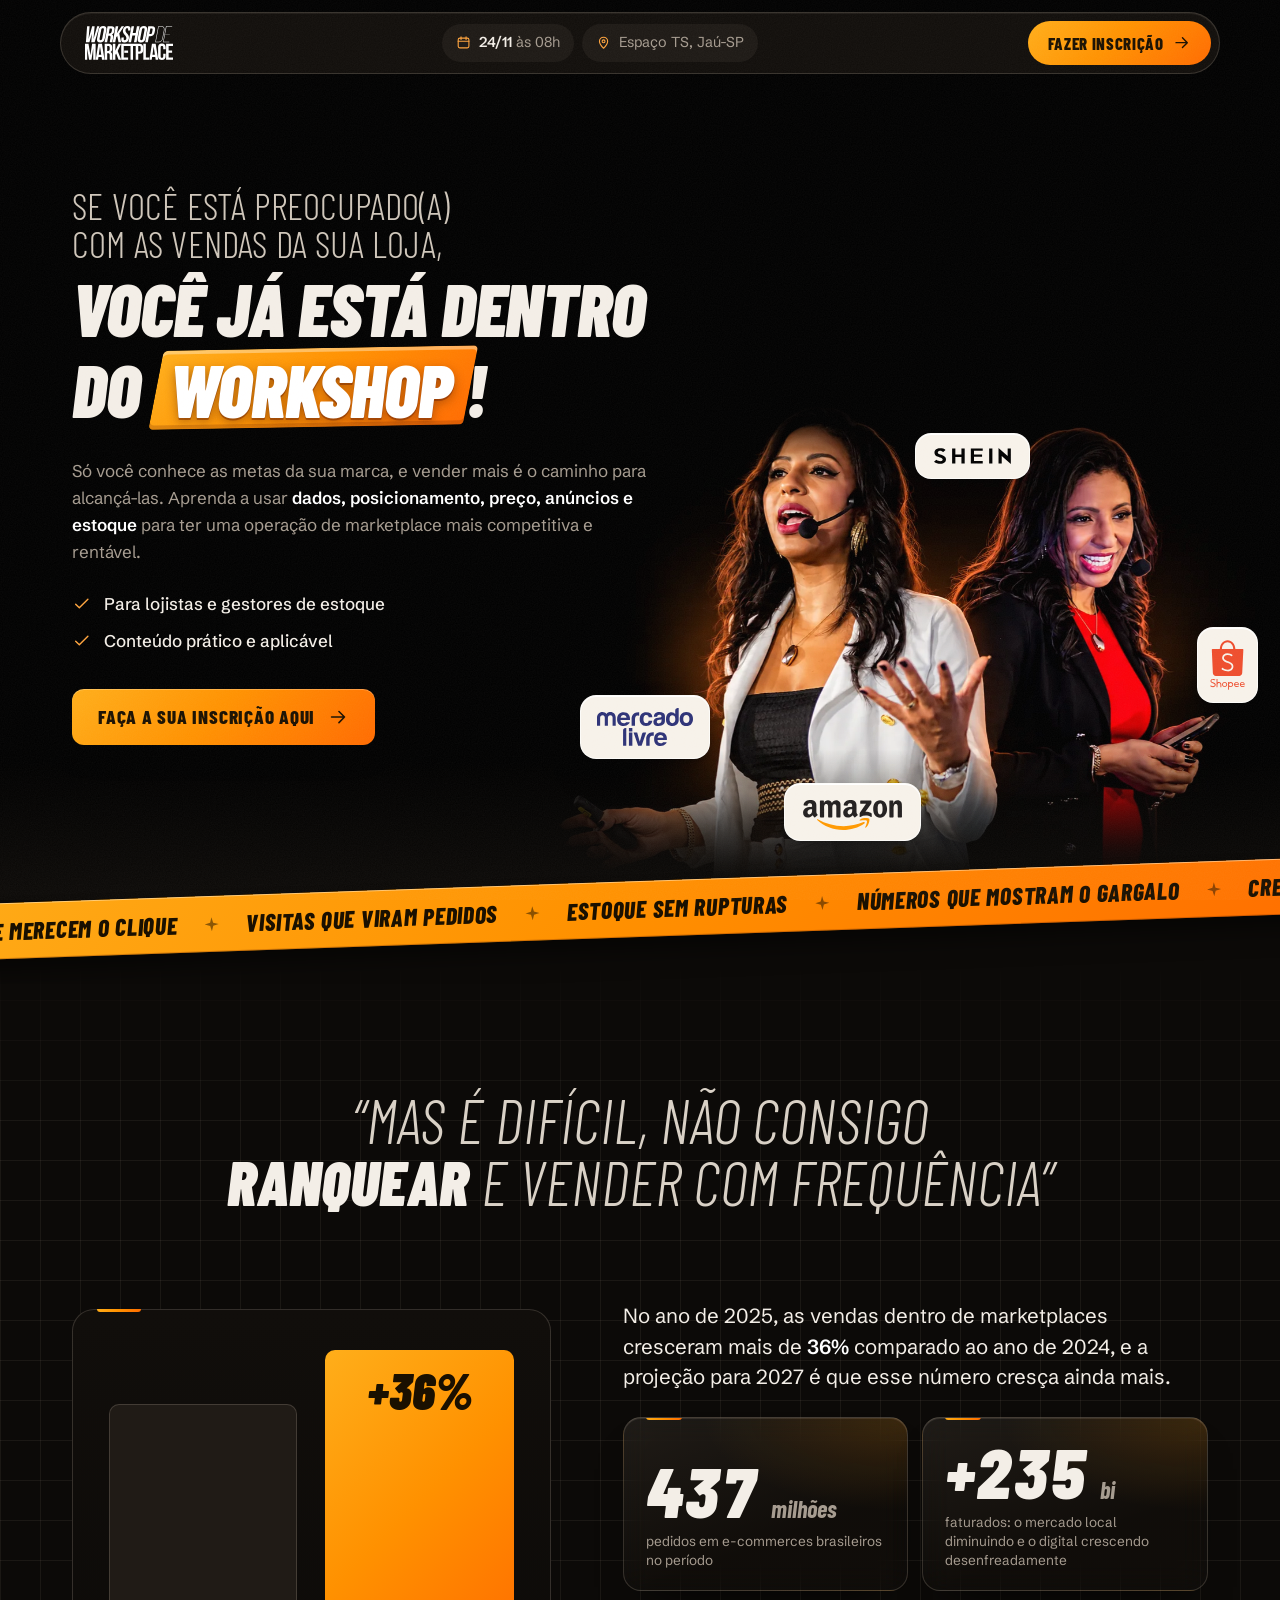
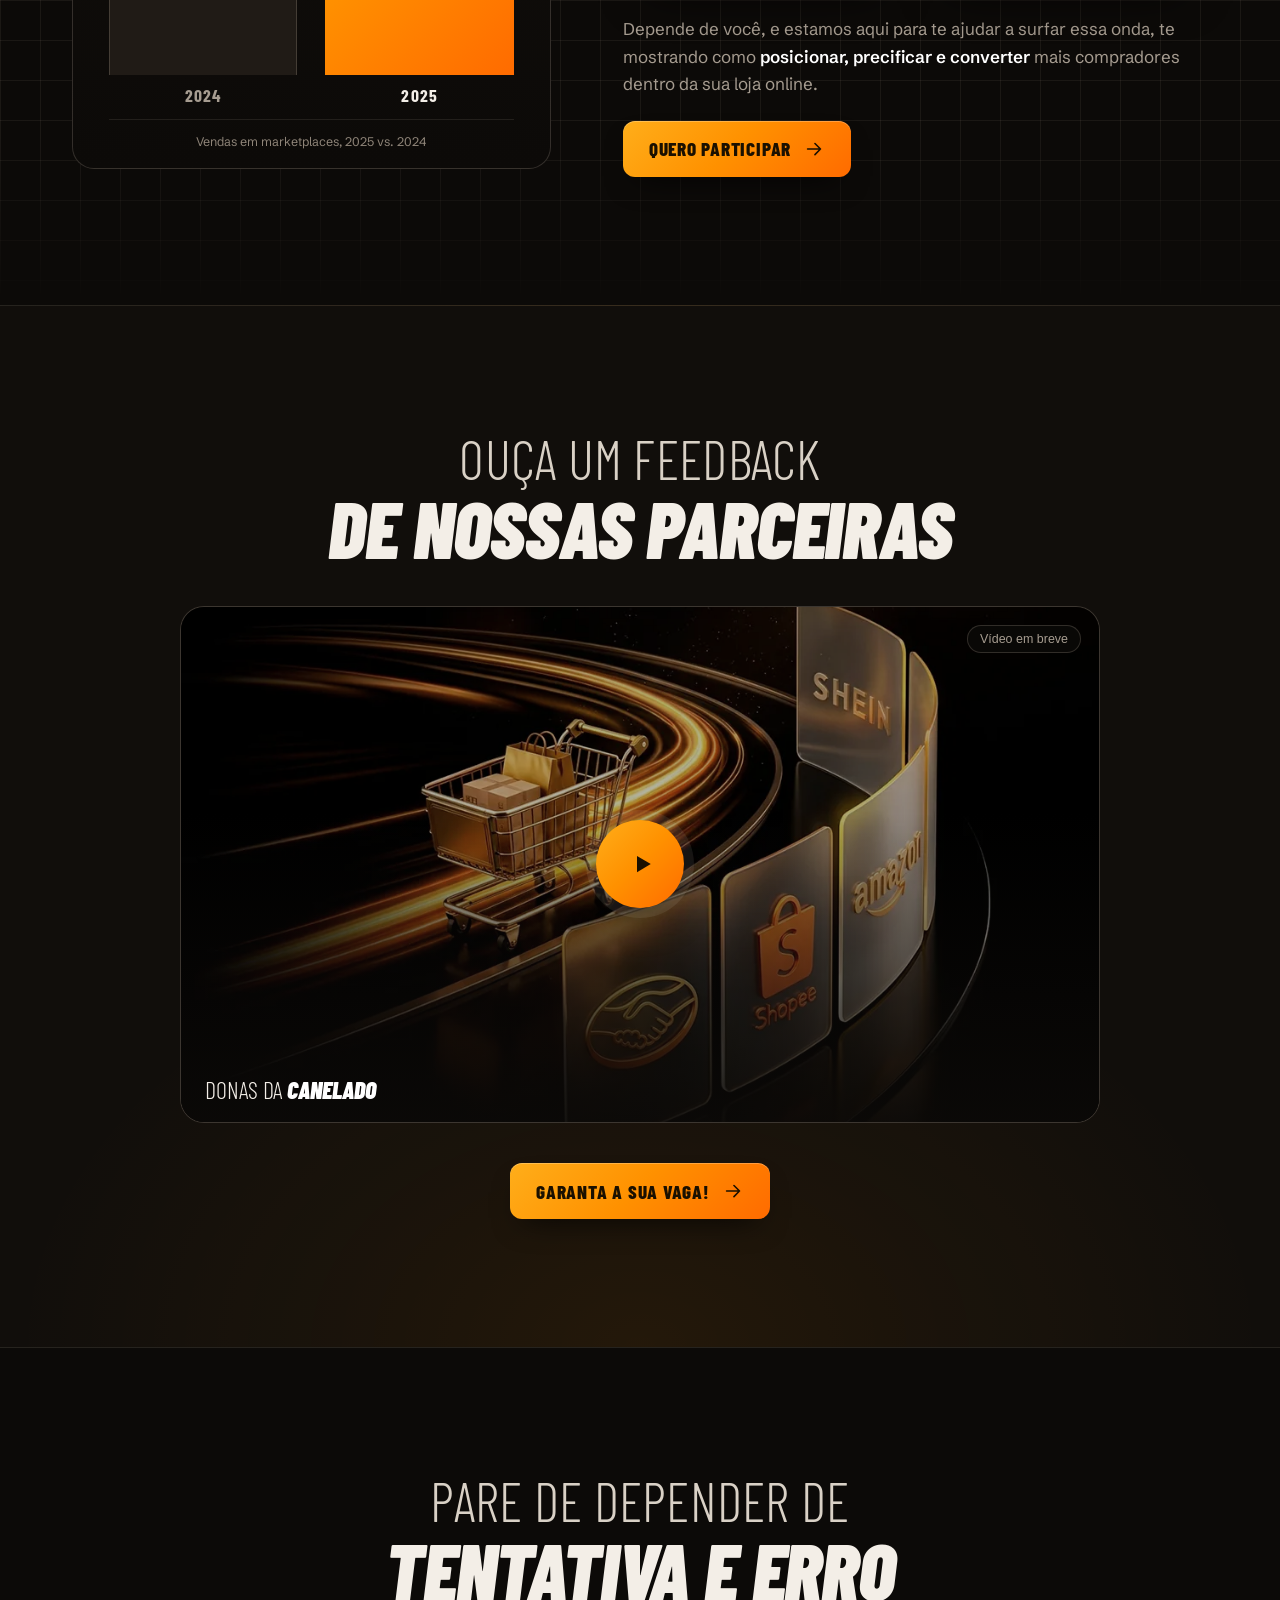
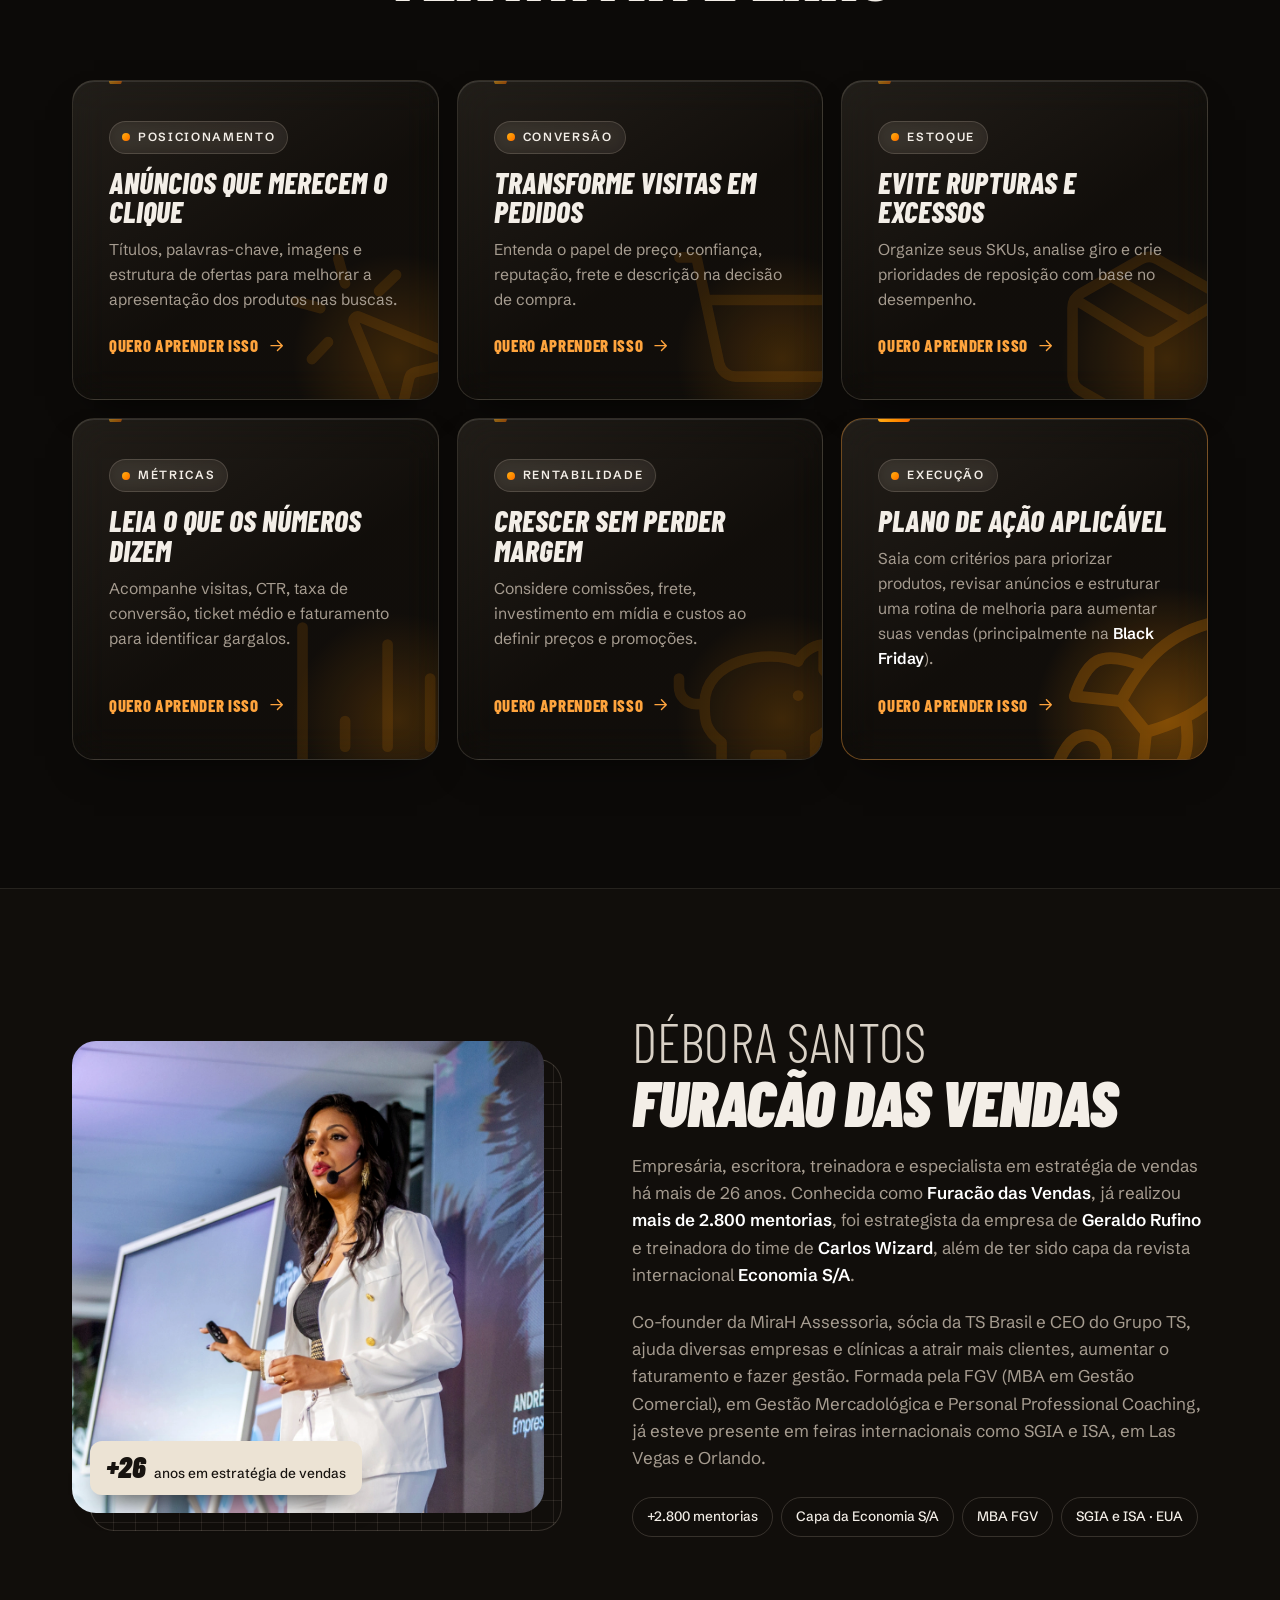
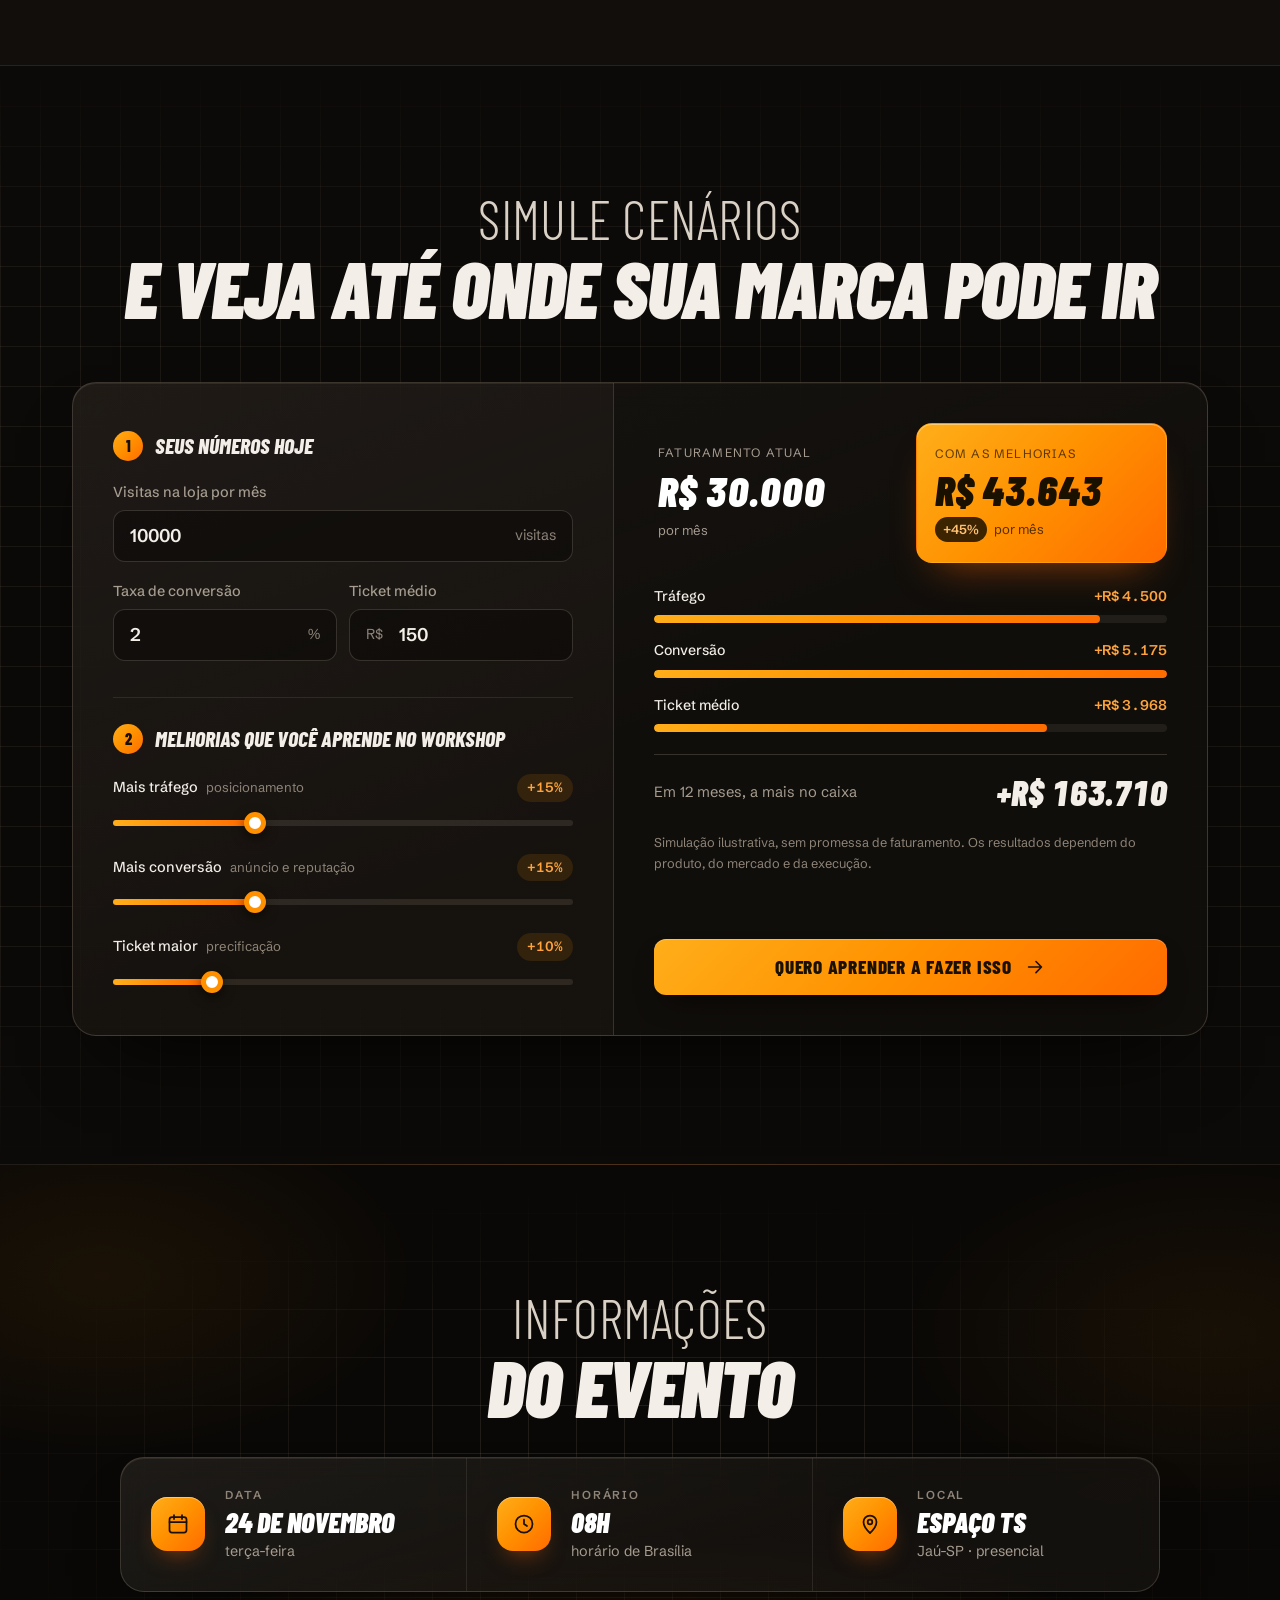
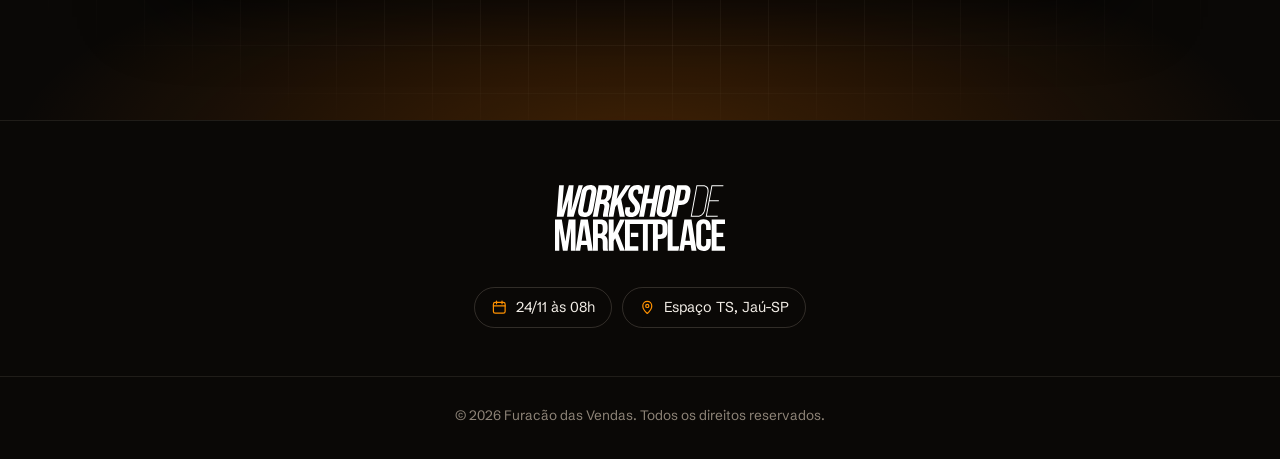
==== commit 95529860: "LP1 refeita para lojistas: novo visual, banner na hero e simulador - Copy nova (lojista / dono de es" ====
--- a/lp1/index.html
+++ b/lp1/index.html
@@ -4,8 +4,8 @@
   <meta charset="utf-8">
   <meta name="viewport" content="width=device-width, initial-scale=1">
 
-  <title>Workshop de Marketplace | 24/11 em Jaú-SP com Débora Santos</title>
-  <meta name="description" content="Aprenda a montar, posicionar, ranquear e vender nos marketplaces com quem vive disso todos os dias. Workshop presencial em 24/11 no Espaço TS, Jaú-SP.">
+  <title>Workshop de Marketplace para Lojistas | 24/11 em Jaú-SP com Débora Santos</title>
+  <meta name="description" content="Para lojistas e gestores de estoque: aprenda a usar dados, posicionamento, precificação, anúncios e gestão de estoque para vender mais nos marketplaces. 24/11, 08h, Espaço TS, Jaú-SP.">
   <link rel="canonical" href="https://workshop.furacaodasvendas.com.br/lp1/">
   <meta name="robots" content="index, follow, max-image-preview:large">
 
@@ -13,8 +13,8 @@
   <meta property="og:type" content="website">
   <meta property="og:locale" content="pt_BR">
   <meta property="og:site_name" content="Workshop de Marketplace">
-  <meta property="og:title" content="Workshop de Marketplace | 24/11 em Jaú-SP">
-  <meta property="og:description" content="Sua renda extra começa nos marketplaces. Aprenda o passo a passo com a Débora Santos, a Furacão das Vendas.">
+  <meta property="og:title" content="Workshop de Marketplace para Lojistas | 24/11 em Jaú-SP">
+  <meta property="og:description" content="Dados, posicionamento, precificação, anúncios e estoque: uma operação de marketplace mais competitiva e rentável. Com Débora Santos, a Furacão das Vendas.">
   <meta property="og:url" content="https://workshop.furacaodasvendas.com.br/lp1/">
   <meta property="og:image" content="https://workshop.furacaodasvendas.com.br/lp1/img/og.jpg">
   <meta property="og:image:width" content="1200">
@@ -26,19 +26,20 @@
   <link rel="icon" href="/favicon.svg" type="image/svg+xml">
   <link rel="apple-touch-icon" href="/apple-touch-icon.png">
   <link rel="manifest" href="/site.webmanifest">
-  <meta name="theme-color" content="#0B0A09">
+  <meta name="theme-color" content="#0C0A08">
 
   <link rel="author" href="/humans.txt">
 
   <!-- Fontes -->
   <link rel="preconnect" href="https://fonts.googleapis.com">
   <link rel="preconnect" href="https://fonts.gstatic.com" crossorigin>
-  <link rel="stylesheet" href="https://fonts.googleapis.com/css2?family=Barlow+Condensed:ital,wght@0,200;0,300;0,600;0,800;1,300;1,800;1,900&family=Inter+Tight:wght@400;500;600;700;800&display=swap">
-
-  <link rel="preload" as="image" href="/lp1/img/debora-palco.webp" fetchpriority="high">
+  <link rel="stylesheet" href="https://fonts.googleapis.com/css2?family=Barlow+Condensed:ital,wght@0,200;0,300;0,600;0,800;1,300;1,700;1,900&family=Schibsted+Grotesk:wght@400;500;600;700&display=swap">
+
+  <link rel="preload" as="image" href="/lp1/img/hero-workshop-mobile.webp" media="(max-width: 1023px)" fetchpriority="high">
+  <link rel="preload" as="image" href="/lp1/img/hero-workshop.webp" media="(min-width: 1024px)" fetchpriority="high">
 
   <!-- Versione CSS/JS (?v=AAAAMMDD) a cada deploy para furar o cache -->
-  <link rel="stylesheet" href="/lp1/css/style.css?v=20261028">
+  <link rel="stylesheet" href="/lp1/css/style.css?v=20261029p">
   <script>document.documentElement.classList.add('js')</script>
 
   <script type="application/ld+json">
@@ -46,8 +47,8 @@
     "@context": "https://schema.org",
     "@type": "Event",
     "name": "Workshop de Marketplace",
-    "description": "Workshop presencial para criar, posicionar, ranquear e vender nos marketplaces.",
-    "startDate": "2026-11-24",
+    "description": "Workshop presencial para lojistas e gestores de estoque: dados, posicionamento, precificação, anúncios e gestão de estoque nos marketplaces.",
+    "startDate": "2026-11-24T08:00:00-03:00",
     "eventAttendanceMode": "https://schema.org/OfflineEventAttendanceMode",
     "eventStatus": "https://schema.org/EventScheduled",
     "location": {
@@ -63,193 +64,197 @@
 </head>
 <body>
 
+  <!-- Ícones (uma família, traço 1.75) -->
+  <svg width="0" height="0" class="sprite" aria-hidden="true">
+    <symbol id="i-check" viewBox="0 0 24 24"><path d="M4.5 12.5l4.5 4.5L19.5 6.5" fill="none" stroke="currentColor" stroke-width="1.75" stroke-linecap="round" stroke-linejoin="round"/></symbol>
+    <symbol id="i-arrow" viewBox="0 0 24 24"><path d="M5 12h14M13 6l6 6-6 6" fill="none" stroke="currentColor" stroke-width="1.75" stroke-linecap="round" stroke-linejoin="round"/></symbol>
+    <symbol id="i-cal" viewBox="0 0 24 24"><rect x="3.5" y="5" width="17" height="15.5" rx="2.5" fill="none" stroke="currentColor" stroke-width="1.75"/><path d="M3.5 10h17M8 3v4M16 3v4" stroke="currentColor" stroke-width="1.75" stroke-linecap="round"/></symbol>
+    <symbol id="i-pin" viewBox="0 0 24 24"><path d="M12 21s-6.5-6-6.5-11a6.5 6.5 0 0113 0c0 5-6.5 11-6.5 11z" fill="none" stroke="currentColor" stroke-width="1.75" stroke-linejoin="round"/><circle cx="12" cy="10" r="2.3" fill="none" stroke="currentColor" stroke-width="1.75"/></symbol>
+    <symbol id="i-clock" viewBox="0 0 24 24"><circle cx="12" cy="12" r="8.5" fill="none" stroke="currentColor" stroke-width="1.75"/><path d="M12 7.5V12l3 2" fill="none" stroke="currentColor" stroke-width="1.75" stroke-linecap="round" stroke-linejoin="round"/></symbol>
+    <symbol id="i-lock" viewBox="0 0 24 24"><rect x="5" y="10.5" width="14" height="10" rx="2" fill="none" stroke="currentColor" stroke-width="1.75"/><path d="M8.5 10.5V8a3.5 3.5 0 017 0v2.5" fill="none" stroke="currentColor" stroke-width="1.75"/></symbol>
+    <symbol id="i-play" viewBox="0 0 24 24"><path d="M8 5.5v13l11-6.5-11-6.5z" fill="currentColor"/></symbol>
+    <symbol id="i-star" viewBox="0 0 24 24"><path d="M12 2l2.2 7.8L22 12l-7.8 2.2L12 22l-2.2-7.8L2 12l7.8-2.2z" fill="currentColor"/></symbol>
+    <symbol id="i-user" viewBox="0 0 24 24"><circle cx="12" cy="8.5" r="3.75" fill="none" stroke="currentColor" stroke-width="1.75"/><path d="M4.5 20c1.2-3.6 4.1-5.5 7.5-5.5s6.3 1.9 7.5 5.5" fill="none" stroke="currentColor" stroke-width="1.75" stroke-linecap="round"/></symbol>
+    <symbol id="i-mail" viewBox="0 0 24 24"><rect x="3.5" y="5.5" width="17" height="13" rx="2.5" fill="none" stroke="currentColor" stroke-width="1.75"/><path d="M4.5 7.5l7.5 5.5 7.5-5.5" fill="none" stroke="currentColor" stroke-width="1.75" stroke-linecap="round" stroke-linejoin="round"/></symbol>
+    <symbol id="i-phone" viewBox="0 0 24 24"><path d="M6.6 3.8l2.3-.3 1.6 4-1.9 1.4a11 11 0 005.5 5.5l1.4-1.9 4 1.6-.3 2.3a2.2 2.2 0 01-2.3 1.9C10.6 18 6 13.4 4.7 6.1a2.2 2.2 0 011.9-2.3z" fill="none" stroke="currentColor" stroke-width="1.75" stroke-linejoin="round"/></symbol>
+    <!-- Lucide icons (ISC) -->
+    <symbol id="g-mouse-pointer-click" viewBox="0 0 24 24" fill="none" stroke="currentColor" stroke-width="1.25" stroke-linecap="round" stroke-linejoin="round"><path d="M14 4.1 12 6" /><path d="m5.1 8-2.9-.8" /><path d="m6 12-1.9 2" /><path d="M7.2 2.2 8 5.1" /><path d="M9.037 9.69a.498.498 0 0 1 .653-.653l11 4.5a.5.5 0 0 1-.074.949l-4.349 1.041a1 1 0 0 0-.74.739l-1.04 4.35a.5.5 0 0 1-.95.074z" /></symbol>
+    <symbol id="g-shopping-cart" viewBox="0 0 24 24" fill="none" stroke="currentColor" stroke-width="1.25" stroke-linecap="round" stroke-linejoin="round"><circle cx="8" cy="21" r="1" /><circle cx="19" cy="21" r="1" /><path d="M2.05 2.05h2l2.66 12.42a2 2 0 0 0 2 1.58h9.78a2 2 0 0 0 1.95-1.57l1.65-7.43H5.12" /></symbol>
+    <symbol id="g-package" viewBox="0 0 24 24" fill="none" stroke="currentColor" stroke-width="1.25" stroke-linecap="round" stroke-linejoin="round"><path d="M11 21.73a2 2 0 0 0 2 0l7-4A2 2 0 0 0 21 16V8a2 2 0 0 0-1-1.73l-7-4a2 2 0 0 0-2 0l-7 4A2 2 0 0 0 3 8v8a2 2 0 0 0 1 1.73z" /><path d="M12 22V12" /><path d="m3.3 7 7.703 4.734a2 2 0 0 0 1.994 0L20.7 7" /><path d="m7.5 4.27 9 5.15" /></symbol>
+    <symbol id="g-chart-column" viewBox="0 0 24 24" fill="none" stroke="currentColor" stroke-width="1.25" stroke-linecap="round" stroke-linejoin="round"><path d="M3 3v16a2 2 0 0 0 2 2h16" /><path d="M18 17V9" /><path d="M13 17V5" /><path d="M8 17v-3" /></symbol>
+    <symbol id="g-piggy-bank" viewBox="0 0 24 24" fill="none" stroke="currentColor" stroke-width="1.25" stroke-linecap="round" stroke-linejoin="round"><path d="M19 5c-1.5 0-2.8 1.4-3 2-3.5-1.5-11-.3-11 5 0 1.8 0 3 2 4.5V20h4v-2h3v2h4v-4c1-.5 1.7-1 2-2h2v-4h-2c0-1-.5-1.5-1-2V5z" /><path d="M2 9v1c0 1.1.9 2 2 2h1" /><path d="M16 11h.01" /></symbol>
+    <symbol id="g-rocket" viewBox="0 0 24 24" fill="none" stroke="currentColor" stroke-width="1.25" stroke-linecap="round" stroke-linejoin="round"><path d="M4.5 16.5c-1.5 1.26-2 5-2 5s3.74-.5 5-2c.71-.84.7-2.13-.09-2.91a2.18 2.18 0 0 0-2.91-.09z" /><path d="m12 15-3-3a22 22 0 0 1 2-3.95A12.88 12.88 0 0 1 22 2c0 2.72-.78 7.5-6 11a22.35 22.35 0 0 1-4 2z" /><path d="M9 12H4s.55-3.03 2-4c1.62-1.08 5 0 5 0" /><path d="M12 15v5s3.03-.55 4-2c1.08-1.62 0-5 0-5" /></symbol>
+  </svg>
+
   <!-- Barra superior -->
-  <div class="topbar">
-    <div class="topbar__in">
-      <p><strong>24/11</strong> <span class="topbar__loc"><span class="sep">|</span> Espaço TS, Jaú-SP</span> <span class="topbar__count" data-countdown hidden></span></p>
-      <a class="topbar__cta" href="#inscricao">Garantir vaga</a>
+  <header class="nav">
+    <div class="nav__pill">
+      <a class="nav__logo" href="#" aria-label="Workshop de Marketplace, voltar ao topo">
+        <img src="/lp1/img/logo-branco.svg" alt="Workshop de Marketplace" width="781" height="303">
+      </a>
+      <ul class="nav__meta">
+        <li><svg class="ic"><use href="#i-cal"/></svg><span><b>24/11</b> às 08h</span></li>
+        <li class="nav__loc"><svg class="ic"><use href="#i-pin"/></svg><span>Espaço TS, Jaú-SP</span></li>
+      </ul>
+      <a class="nav__cta" href="#inscricao">Fazer inscrição <svg class="ic"><use href="#i-arrow"/></svg></a>
     </div>
-  </div>
+  </header>
 
   <main>
 
     <!-- HERO -->
     <section class="hero">
-      <div class="hero__glow" aria-hidden="true"></div>
+      <div class="hero__bg" aria-hidden="true"></div>
       <div class="wrap hero__grid">
         <div class="hero__copy">
-          <img class="logo" src="/lp1/img/logo-branco.svg" alt="Workshop de Marketplace" width="781" height="303">
-
-          <p class="eyebrow"><span class="dot"></span> Workshop presencial <span class="sep">/</span> 24 de novembro</p>
-
-          <h1 class="display">
-            <span class="thin">Sua hora de começar</span>
-            <span class="bold">um novo negócio</span>
-            <span class="thin">é <em class="hl">agora</em></span>
+          <h1 class="display hero__title">
+            <span class="thin">Se você está preocupado(a) com as vendas da sua loja,</span>
+            <span class="bold"><span>você já está dentro</span> <span>do <em class="mark">workshop</em>!</span></span>
           </h1>
 
-          <p class="hero__sub">Faça uma <strong>renda extra</strong> (ou mude de vida). <strong>Só depende de você!</strong></p>
-
-          <p class="hero__text">No nosso Workshop de Marketplace você terá acesso a <strong>testes já validados</strong> e a uma <strong>estrutura completa</strong> para montar, posicionar, ranquear e vender com a sua loja online, com quem vive e faz isso na prática todos os dias.</p>
-
-          <a class="btn btn--ghost" href="#por-que">
-            <span>Não clique aqui ainda</span>
-            <small>veja mais abaixo <i aria-hidden="true">↓</i></small>
-          </a>
-        </div>
-
-        <div class="hero__media">
-          <figure class="hero__photo">
-            <img src="/lp1/img/debora-palco.webp" alt="Débora Santos palestrando no palco" width="880" height="1100" fetchpriority="high">
-          </figure>
-          <ul class="coins" aria-label="Marketplaces abordados">
-            <li class="coin coin--ml">Mercado Livre</li>
-            <li class="coin coin--sh">Shopee</li>
-            <li class="coin coin--am">Amazon</li>
-            <li class="coin coin--se">Shein</li>
+          <p class="hero__text">Só você conhece as metas da sua marca, e vender mais é o caminho para alcançá-las. Aprenda a usar <strong>dados, posicionamento, preço, anúncios e estoque</strong> para ter uma operação de marketplace mais competitiva e rentável.</p>
+
+          <ul class="ticks">
+            <li><svg class="ic"><use href="#i-check"/></svg>Para lojistas e gestores de estoque</li>
+            <li><svg class="ic"><use href="#i-check"/></svg>Conteúdo prático e aplicável</li>
           </ul>
-          <div class="hero__badge">
-            <strong>Débora Santos</strong>
-            <span>Furacão das Vendas</span>
+
+          <a class="btn" href="#inscricao">Faça a sua inscrição aqui <svg class="ic"><use href="#i-arrow"/></svg></a>
+        </div>
+
+        <div class="hero__stage">
+          <picture>
+            <source media="(max-width: 1023px)" srcset="/lp1/img/hero-workshop-mobile.webp" width="941" height="1672">
+            <img class="hero__banner" src="/lp1/img/hero-workshop.webp" alt="Débora Santos palestrando no palco com microfone de lapela" width="1867" height="842" fetchpriority="high">
+          </picture>
+
+          <ul class="brands" aria-label="Marketplaces abordados no workshop">
+            <li class="brand brand--ml"><img src="/lp1/img/marcas/mercadolivre.svg" alt="Mercado Livre" width="947" height="373"></li>
+            <li class="brand brand--sh"><img src="/lp1/img/marcas/shopee.svg" alt="Shopee" width="264" height="375"></li>
+            <li class="brand brand--am"><img src="/lp1/img/marcas/amazon.svg" alt="Amazon" width="603" height="182"></li>
+            <li class="brand brand--se"><img src="/lp1/img/marcas/shein.svg" alt="Shein" width="530" height="110"></li>
+          </ul>
+        </div>
+      </div>
+    </section>
+
+    <!-- Faixa de benefícios -->
+    <div class="tapes" aria-hidden="true">
+      <div class="tape"><div class="tape__track">
+        <span>Anúncios que merecem o clique</span><svg class="ic"><use href="#i-star"/></svg><span>Visitas que viram pedidos</span><svg class="ic"><use href="#i-star"/></svg><span>Estoque sem rupturas</span><svg class="ic"><use href="#i-star"/></svg><span>Números que mostram o gargalo</span><svg class="ic"><use href="#i-star"/></svg><span>Crescer sem perder margem</span><svg class="ic"><use href="#i-star"/></svg><span>Plano de ação para a Black Friday</span><svg class="ic"><use href="#i-star"/></svg><span>Anúncios que merecem o clique</span><svg class="ic"><use href="#i-star"/></svg><span>Visitas que viram pedidos</span><svg class="ic"><use href="#i-star"/></svg><span>Estoque sem rupturas</span><svg class="ic"><use href="#i-star"/></svg><span>Números que mostram o gargalo</span><svg class="ic"><use href="#i-star"/></svg><span>Crescer sem perder margem</span><svg class="ic"><use href="#i-star"/></svg><span>Plano de ação para a Black Friday</span><svg class="ic"><use href="#i-star"/></svg>
+        <span>Anúncios que merecem o clique</span><svg class="ic"><use href="#i-star"/></svg><span>Visitas que viram pedidos</span><svg class="ic"><use href="#i-star"/></svg><span>Estoque sem rupturas</span><svg class="ic"><use href="#i-star"/></svg><span>Números que mostram o gargalo</span><svg class="ic"><use href="#i-star"/></svg><span>Crescer sem perder margem</span><svg class="ic"><use href="#i-star"/></svg><span>Plano de ação para a Black Friday</span><svg class="ic"><use href="#i-star"/></svg><span>Anúncios que merecem o clique</span><svg class="ic"><use href="#i-star"/></svg><span>Visitas que viram pedidos</span><svg class="ic"><use href="#i-star"/></svg><span>Estoque sem rupturas</span><svg class="ic"><use href="#i-star"/></svg><span>Números que mostram o gargalo</span><svg class="ic"><use href="#i-star"/></svg><span>Crescer sem perder margem</span><svg class="ic"><use href="#i-star"/></svg><span>Plano de ação para a Black Friday</span><svg class="ic"><use href="#i-star"/></svg>
+      </div></div>
+    </div>
+
+    <!-- MERCADO -->
+    <section class="sec sec--grid" id="mercado">
+      <div class="wrap">
+        <blockquote class="objection reveal">
+          <p>“Mas é difícil, não consigo <em>ranquear</em> e vender com frequência”</p>
+        </blockquote>
+
+        <div class="market">
+          <div class="market__chart reveal" role="img" aria-label="Vendas em marketplaces: 2025 cresceram mais de 36% em relação a 2024">
+            <div class="bar bar--a"><b>2024</b><i style="--h: 73.5%"></i></div>
+            <div class="bar bar--b"><b>2025</b><i style="--h: 100%"><span data-count="36" data-prefix="+" data-suffix="%">+36%</span></i></div>
+            <p class="market__cap">Vendas em marketplaces, 2025 vs. 2024</p>
           </div>
-        </div>
-      </div>
-    </section>
-
-    <!-- Faixa -->
-    <div class="ticker" aria-hidden="true">
-      <div class="ticker__track">
-        <span>Mercado Livre</span><span>Shopee</span><span>Amazon</span><span>Shein</span><span>Criação de loja</span><span>Precificação</span><span>Ranqueamento</span><span>Conversão</span>
-        <span>Mercado Livre</span><span>Shopee</span><span>Amazon</span><span>Shein</span><span>Criação de loja</span><span>Precificação</span><span>Ranqueamento</span><span>Conversão</span>
-      </div>
-    </div>
-
-    <!-- PROBLEMA -->
-    <section class="sec" id="por-que">
-      <div class="wrap">
-        <header class="sec__head reveal">
-          <p class="kicker">A verdade sobre vender online</p>
-          <h2 class="display display--md">
-            <span class="thin">Vender online</span>
-            <span class="bold">não é sorte</span>
-          </h2>
-        </header>
-
-        <ul class="myths reveal">
-          <li class="myth"><span class="myth__n">01</span><p>Alguns pensam que <strong>vai vender sozinho</strong>.</p></li>
-          <li class="myth"><span class="myth__n">02</span><p>Outros acham que <strong>demora muito</strong>.</p></li>
-          <li class="myth myth--on"><span class="myth__n">03</span><p><strong>Pouquíssimos</strong> conhecem e aplicam boas estratégias.</p></li>
-        </ul>
-
-        <div class="split reveal">
-          <div class="split__text">
-            <h3 class="h3">Sabe por quê?</h3>
-            <p>Porque não é só uma loja. Não são produtos jogados e a tentativa de a plataforma posicionar a sua marca ou algum dos seus produtos.</p>
+
+          <div class="market__text reveal">
+            <p class="lead">No ano de 2025, as vendas dentro de marketplaces cresceram mais de <strong>36%</strong> comparado ao ano de 2024, e a projeção para 2027 é que esse número cresça ainda mais.</p>
+
+            <dl class="figures">
+              <div><dt>pedidos em e-commerces brasileiros no período</dt><dd><span data-count="438">438</span> <small>milhões</small></dd></div>
+              <div><dt>faturados: o mercado local diminuindo e o digital crescendo desenfreadamente</dt><dd><span data-count="235" data-prefix="+">+235</span> <small>bi</small></dd></div>
+            </dl>
+
+            <!-- TODO: incluir a fonte dos números de mercado quando o cliente enviar -->
+            <p>Depende de você, e estamos aqui para te ajudar a surfar essa onda, te mostrando como <strong>posicionar, precificar e converter</strong> mais compradores dentro da sua loja online.</p>
+
+            <a class="btn" href="#inscricao">Quero participar <svg class="ic"><use href="#i-arrow"/></svg></a>
           </div>
-          <blockquote class="callout">
-            <span class="callout__tag">Anota aí</span>
-            <p>Um bom produto <strong>não vende</strong> se não estiver onde os seus compradores estão vendo.</p>
-          </blockquote>
-        </div>
-
-        <p class="lead reveal">A boa notícia: se você está começando, dentro do nosso Workshop de Marketplaces você vai aprender a fazer <strong>tudo do jeito certo</strong> para conseguir o resultado que busca: começar, gerar renda e escalar o seu novo negócio.</p>
-
-        <p class="look reveal">Olha isso… <span aria-hidden="true">👇</span></p>
-      </div>
-    </section>
-
-    <!-- CASE -->
-    <section class="sec sec--case">
-      <div class="wrap">
+        </div>
+      </div>
+    </section>
+
+    <!-- DEPOIMENTO -->
+    <section class="sec sec--voice">
+      <div class="wrap voice">
+        <h2 class="display display--md reveal">
+          <span class="thin">Ouça um feedback</span>
+          <span class="bold">de nossas parceiras</span>
+        </h2>
+
         <div class="video reveal">
           <!-- TODO: preencher data-yt com o ID do vídeo do YouTube das donas da Canelado -->
           <button class="video__btn" type="button" data-yt="" aria-label="Assistir ao depoimento das donas da Canelado">
             <img src="/lp1/img/arte-carrinho.webp" alt="" width="1080" height="610" loading="lazy">
-            <span class="video__play" aria-hidden="true"></span>
-            <span class="video__label">Depoimento <strong>Canelado</strong></span>
+            <span class="video__play" aria-hidden="true"><svg class="ic"><use href="#i-play"/></svg></span>
+            <span class="video__label">Donas da <strong>Canelado</strong></span>
+            <span class="video__soon">Vídeo em breve</span>
           </button>
         </div>
 
-        <div class="case reveal">
-          <p class="kicker">Caso real</p>
-          <h2 class="display display--sm">
-            <span class="thin">No digital,</span>
-            <span class="bold">tudo mudou</span>
+        <div class="center reveal">
+          <a class="btn" href="#inscricao">Garanta a sua vaga! <svg class="ic"><use href="#i-arrow"/></svg></a>
+        </div>
+      </div>
+    </section>
+
+    <!-- O QUE VOCÊ VAI APRENDER -->
+    <section class="sec sec--learn" id="conteudo">
+      <div class="wrap">
+        <header class="learn__head reveal">
+          <h2 class="display display--md">
+            <span class="thin">Pare de depender de</span>
+            <span class="bold">tentativa e erro</span>
           </h2>
-          <p>Elas já tinham uma marca e a loja física bombava, mas no digital não era a mesma coisa. Assim como para você, o e-commerce e as lojas nos marketplaces eram como se não existissem.</p>
-          <p>Depois de mudanças estratégicas e do direcionamento certo de <strong>preços, descrições, fotos e posicionamento</strong>, TUDO MUDOU.</p>
-          <p>Agora é como se outros vendedores estivessem trabalhando a mais na loja, sem custar 1 real. Ou seja: você só não consegue uma renda extra ou se desprender de um trabalho fixo hoje se não quiser.</p>
-        </div>
-      </div>
-
-      <div class="wrap">
-        <ol class="steps reveal">
-          <li><span>O caminho</span> <b>está pronto</b></li>
-          <li><span>O resultado</span> <b>chega</b></li>
-          <li><span>E o investimento</span> <b>é pequeno</b></li>
+        </header>
+
+        <ol class="modules">
+          <li class="module reveal">
+            <svg class="module__art" aria-hidden="true"><use href="#g-mouse-pointer-click"/></svg>
+            <p class="module__badge"><i aria-hidden="true"></i>Posicionamento</p>
+            <h3>Anúncios que merecem o clique</h3>
+            <p class="module__desc">Títulos, palavras-chave, imagens e estrutura de ofertas para melhorar a apresentação dos produtos nas buscas.</p>
+            <a class="module__cta" href="#inscricao">Quero aprender isso <svg class="ic"><use href="#i-arrow"/></svg></a>
+          </li>
+          <li class="module reveal">
+            <svg class="module__art" aria-hidden="true"><use href="#g-shopping-cart"/></svg>
+            <p class="module__badge"><i aria-hidden="true"></i>Conversão</p>
+            <h3>Transforme visitas em pedidos</h3>
+            <p class="module__desc">Entenda o papel de preço, confiança, reputação, frete e descrição na decisão de compra.</p>
+            <a class="module__cta" href="#inscricao">Quero aprender isso <svg class="ic"><use href="#i-arrow"/></svg></a>
+          </li>
+          <li class="module reveal">
+            <svg class="module__art" aria-hidden="true"><use href="#g-package"/></svg>
+            <p class="module__badge"><i aria-hidden="true"></i>Estoque</p>
+            <h3>Evite rupturas e excessos</h3>
+            <p class="module__desc">Organize seus SKUs, analise giro e crie prioridades de reposição com base no desempenho.</p>
+            <a class="module__cta" href="#inscricao">Quero aprender isso <svg class="ic"><use href="#i-arrow"/></svg></a>
+          </li>
+          <li class="module reveal">
+            <svg class="module__art" aria-hidden="true"><use href="#g-chart-column"/></svg>
+            <p class="module__badge"><i aria-hidden="true"></i>Métricas</p>
+            <h3>Leia o que os números dizem</h3>
+            <p class="module__desc">Acompanhe visitas, CTR, taxa de conversão, ticket médio e faturamento para identificar gargalos.</p>
+            <a class="module__cta" href="#inscricao">Quero aprender isso <svg class="ic"><use href="#i-arrow"/></svg></a>
+          </li>
+          <li class="module reveal">
+            <svg class="module__art" aria-hidden="true"><use href="#g-piggy-bank"/></svg>
+            <p class="module__badge"><i aria-hidden="true"></i>Rentabilidade</p>
+            <h3>Crescer sem perder margem</h3>
+            <p class="module__desc">Considere comissões, frete, investimento em mídia e custos ao definir preços e promoções.</p>
+            <a class="module__cta" href="#inscricao">Quero aprender isso <svg class="ic"><use href="#i-arrow"/></svg></a>
+          </li>
+          <li class="module module--on reveal">
+            <svg class="module__art" aria-hidden="true"><use href="#g-rocket"/></svg>
+            <p class="module__badge"><i aria-hidden="true"></i>Execução</p>
+            <h3>Plano de ação aplicável</h3>
+            <p class="module__desc">Saia com critérios para priorizar produtos, revisar anúncios e estruturar uma rotina de melhoria para aumentar suas vendas (principalmente na <strong>Black Friday</strong>).</p>
+            <a class="module__cta" href="#inscricao">Quero aprender isso <svg class="ic"><use href="#i-arrow"/></svg></a>
+          </li>
         </ol>
-        <p class="center muted reveal">…perto do quanto você consegue de retorno. Basta tomar uma decisão e participar do nosso Workshop para aprender a fazer do jeito certo.</p>
-        <div class="center reveal">
-          <a class="btn" href="#inscricao">Clique aqui e faça sua inscrição</a>
-        </div>
-      </div>
-    </section>
-
-    <!-- CONTEÚDO -->
-    <section class="sec">
-      <div class="wrap">
-        <header class="sec__head reveal">
-          <p class="kicker">E não acaba aqui…</p>
-          <h2 class="display display--md">
-            <span class="thin">O que você vai</span>
-            <span class="bold">aprender</span>
-          </h2>
-          <p class="muted">Participação de pessoas que vivem de vendas em marketplaces e um conteúdo que vai da criação da loja até a conversão, mesmo com a loja sendo nova.</p>
-        </header>
-
-        <ul class="cards reveal">
-          <li class="card"><span class="card__n">01</span><h3>Criação da loja</h3><p>Do zero, nos maiores marketplaces do Brasil, já com a estrutura certa.</p></li>
-          <li class="card"><span class="card__n">02</span><h3>Precificação</h3><p>Preço que vende e ainda deixa margem depois de taxas e frete.</p></li>
-          <li class="card"><span class="card__n">03</span><h3>Ranqueamento</h3><p>Os artifícios para o seu produto aparecer para quem está comprando.</p></li>
-          <li class="card"><span class="card__n">04</span><h3>Conversão</h3><p>Fotos, descrições e posicionamento que transformam visita em venda.</p></li>
-          <li class="card"><span class="card__n">05</span><h3>Quem vive disso</h3><p>Participação de pessoas que vendem em marketplaces todos os dias.</p></li>
-          <li class="card"><span class="card__n">06</span><h3>Datas que vendem</h3><p>Como explorar o mercado e alavancar as vendas nas datas fortes do varejo.</p></li>
-        </ul>
-
-        <div class="season reveal">
-          <img class="season__img" src="/lp1/img/arte-natal.webp" alt="" width="1080" height="540" loading="lazy">
-          <div class="season__text">
-            <h3 class="display display--sm">
-              <span class="thin">Venda mais</span>
-              <span class="bold">nas datas fortes</span>
-            </h3>
-            <p>Alternativas para explorar o mercado e alavancar as vendas em datas como:</p>
-            <ul class="chips">
-              <li>Black Friday</li><li>Natal</li><li>Dia dos Namorados</li><li>e muito mais</li>
-            </ul>
-            <p class="muted">Tem algumas datas logo aí e você ainda consegue aproveitar.</p>
-            <a class="btn" href="#inscricao">Eu quero!</a>
-          </div>
-        </div>
-      </div>
-    </section>
-
-    <!-- RENDA EXTRA -->
-    <section class="sec sec--extra">
-      <div class="wrap extra">
-        <figure class="extra__img reveal">
-          <img src="/lp1/img/arte-notebook.webp" alt="" width="800" height="695" loading="lazy">
-        </figure>
-        <div class="extra__text reveal">
-          <h2 class="display display--md">
-            <span class="thin">Sua</span>
-            <span class="bold">renda extra</span>
-            <span class="thin small">a um passo de você</span>
-          </h2>
-          <p>Você pensa em fazer renda extra sempre, ou sabe que pode fazer mais do que faz hoje. Por isso, agora <strong>só depende de um passo seu</strong>.</p>
-          <p>Clique no botão abaixo e garanta a sua vaga no nosso workshop do dia <strong>24 de novembro</strong>.</p>
-          <a class="btn" href="#inscricao">Garanta sua vaga!</a>
-        </div>
       </div>
     </section>
 
@@ -258,74 +263,67 @@
       <div class="wrap speaker">
         <figure class="speaker__photo reveal">
           <img src="/lp1/img/debora-bio.webp" alt="Débora Santos durante palestra" width="900" height="900" loading="lazy">
-          <figcaption>Furacão das Vendas</figcaption>
+          <figcaption><b>+26</b> anos em estratégia de vendas</figcaption>
         </figure>
 
         <div class="speaker__text reveal">
-          <p class="kicker">Quem vai te ensinar</p>
+          <h2 class="display display--md speaker__name">
+            <span class="thin">Débora Santos</span>
+            <span class="bold">Furacão das Vendas</span>
+          </h2>
+
+          <p>Empresária, escritora, treinadora e especialista em estratégia de vendas há mais de 26 anos. Conhecida como <strong>Furacão das Vendas</strong>, já realizou <strong>mais de 2.800 mentorias</strong>, foi estrategista da empresa de <strong>Geraldo Rufino</strong> e treinadora do time de <strong>Carlos Wizard</strong>, além de ter sido capa da revista internacional <strong>Economia S/A</strong>.</p>
+          <p>Co-founder da MiraH Assessoria, sócia da TS Brasil e CEO do Grupo TS, ajuda diversas empresas e clínicas a atrair mais clientes, aumentar o faturamento e fazer gestão. Formada pela FGV (MBA em Gestão Comercial), em Gestão Mercadológica e Personal Professional Coaching, já esteve presente em feiras internacionais como SGIA e ISA, em Las Vegas e Orlando.</p>
+
+          <ul class="creds" aria-label="Destaques da carreira">
+            <li>+2.800 mentorias</li>
+            <li>Capa da Economia S/A</li>
+            <li>MBA FGV</li>
+            <li>SGIA e ISA · EUA</li>
+          </ul>
+        </div>
+      </div>
+    </section>
+
+    <!-- SIMULADOR -->
+    <section class="sec sec--grid" id="simulador">
+      <div class="wrap">
+        <header class="sim__head reveal">
           <h2 class="display display--md">
-            <span class="thin">Débora</span>
-            <span class="bold">Santos</span>
+            <span class="thin">Simule cenários</span>
+            <span class="bold">e veja até onde sua marca pode ir</span>
           </h2>
-
-          <ul class="stats">
-            <li><b>+26</b><span>anos em estratégia de vendas</span></li>
-            <li><b>+2.800</b><span>mentorias realizadas</span></li>
-          </ul>
-
-          <p>Empresária, escritora, treinadora e especialista em estratégia de vendas há mais de 26 anos. Conhecida como <strong>Furacão das Vendas</strong>, foi estrategista da empresa de <strong>Geraldo Rufino</strong> e treinadora do time de <strong>Carlos Wizard</strong>, além de ter sido capa da revista internacional <strong>Economia S/A</strong>.</p>
-          <p>Co-founder da MiraH Assessoria, sócia da TS Brasil e CEO do Grupo TS, ajuda empresas e clínicas a atrair mais clientes, aumentar o faturamento e fazer gestão. Formada pela FGV (MBA em Gestão Comercial), em Gestão Mercadológica e Personal Professional Coaching, já esteve em feiras internacionais como SGIA e ISA, em Las Vegas e Orlando.</p>
-        </div>
-      </div>
-
-      <ul class="gallery" aria-label="Débora Santos em eventos">
-        <li><img src="/lp1/img/galeria-telao.webp" alt="Débora no palco em frente ao telão" width="1200" height="800" loading="lazy"></li>
-        <li><img src="/lp1/img/galeria-plateia.webp" alt="Plateia aplaudindo a Débora" width="1200" height="800" loading="lazy"></li>
-        <li><img src="/lp1/img/galeria-publico.webp" alt="Débora palestrando para o público" width="800" height="800" loading="lazy"></li>
-        <li><img src="/lp1/img/galeria-sala.webp" alt="Sala cheia durante treinamento" width="1200" height="959" loading="lazy"></li>
-        <li><img src="/lp1/img/galeria-azul.webp" alt="Débora palestrando" width="800" height="800" loading="lazy"></li>
-      </ul>
-    </section>
-
-    <!-- SIMULADOR -->
-    <section class="sec" id="simulador">
-      <div class="wrap">
-        <header class="sec__head reveal">
-          <p class="kicker">Simulador</p>
-          <h2 class="display display--md">
-            <span class="thin">Pequenas melhorias.</span>
-            <span class="bold">Grandes diferenças</span>
-          </h2>
-          <p class="muted">Simule cenários e veja os níveis que a sua marca pode alcançar com as vendas.</p>
         </header>
 
         <div class="sim reveal" data-sim>
           <div class="sim__in">
-            <h3 class="sim__title">Seus números hoje</h3>
+            <h3 class="sim__title"><span class="sim__step">1</span>Seus números hoje</h3>
             <label class="field">
               <span>Visitas na loja por mês</span>
-              <input type="number" name="visitas" value="10000" min="0" step="100" inputmode="numeric">
+              <span class="field__box"><input type="number" name="visitas" value="10000" min="0" step="100" inputmode="numeric"><em>visitas</em></span>
             </label>
-            <label class="field">
-              <span>Taxa de conversão (%)</span>
-              <input type="number" name="conversao" value="2" min="0" max="100" step="0.1" inputmode="decimal">
-            </label>
-            <label class="field">
-              <span>Ticket médio (R$)</span>
-              <input type="number" name="ticket" value="150" min="0" step="1" inputmode="decimal">
-            </label>
-
-            <h3 class="sim__title">Melhorias que você aprende no workshop</h3>
+            <div class="field__row">
+              <label class="field">
+                <span>Taxa de conversão</span>
+                <span class="field__box"><input type="number" name="conversao" value="2" min="0" max="100" step="0.1" inputmode="decimal"><em>%</em></span>
+              </label>
+              <label class="field">
+                <span>Ticket médio</span>
+                <span class="field__box field__box--pre"><em>R$</em><input type="number" name="ticket" value="150" min="0" step="1" inputmode="decimal"></span>
+              </label>
+            </div>
+
+            <h3 class="sim__title"><span class="sim__step">2</span>Melhorias que você aprende no workshop</h3>
             <label class="range">
-              <span>Mais tráfego (ranqueamento) <output data-out="t">+15%</output></span>
+              <span>Mais tráfego <small>posicionamento</small> <output data-out="t">+15%</output></span>
               <input type="range" name="t" min="0" max="50" value="15">
             </label>
             <label class="range">
-              <span>Mais conversão (fotos e descrição) <output data-out="c">+15%</output></span>
+              <span>Mais conversão <small>anúncio e reputação</small> <output data-out="c">+15%</output></span>
               <input type="range" name="c" min="0" max="50" value="15">
             </label>
             <label class="range">
-              <span>Ticket maior (precificação) <output data-out="k">+10%</output></span>
+              <span>Ticket maior <small>precificação</small> <output data-out="k">+10%</output></span>
               <input type="range" name="k" min="0" max="50" value="10">
             </label>
           </div>
@@ -335,20 +333,22 @@
               <div class="total">
                 <span>Faturamento atual</span>
                 <b data-res="atual">R$ 30.000</b>
+                <small>por mês</small>
               </div>
               <div class="total total--on">
                 <span>Com as melhorias</span>
                 <b data-res="novo">R$ 43.643</b>
+                <small><i data-res="pct">+45%</i> por mês</small>
               </div>
             </div>
             <ul class="bars">
-              <li><span>Tráfego</span><i><em data-bar="t"></em></i><b data-res="t">+R$ 4.500</b></li>
-              <li><span>Conversão</span><i><em data-bar="c"></em></i><b data-res="c">+R$ 5.175</b></li>
-              <li><span>Ticket médio</span><i><em data-bar="k"></em></i><b data-res="k">+R$ 3.968</b></li>
+              <li><span>Tráfego</span><b data-res="t">+R$ 4.500</b><i><em data-bar="t"></em></i></li>
+              <li><span>Conversão</span><b data-res="c">+R$ 5.175</b><i><em data-bar="c"></em></i></li>
+              <li><span>Ticket médio</span><b data-res="k">+R$ 3.968</b><i><em data-bar="k"></em></i></li>
             </ul>
-            <p class="sim__year">Em 12 meses, são <b data-res="ano">+R$ 163.710</b> a mais.</p>
-            <p class="sim__note">Simulação ilustrativa. Os resultados dependem do produto, do mercado e da execução.</p>
-            <a class="btn btn--block" href="#inscricao">Quero aprender a fazer isso</a>
+            <p class="sim__year"><span>Em 12 meses, a mais no caixa</span><b data-res="ano">+R$ 163.710</b></p>
+            <p class="sim__note">Simulação ilustrativa, sem promessa de faturamento. Os resultados dependem do produto, do mercado e da execução.</p>
+            <a class="btn btn--block" href="#inscricao">Quero aprender a fazer isso <svg class="ic"><use href="#i-arrow"/></svg></a>
           </div>
         </div>
       </div>
@@ -356,62 +356,52 @@
 
     <!-- INSCRIÇÃO -->
     <section class="sec sec--form" id="inscricao">
-      <div class="hero__glow hero__glow--b" aria-hidden="true"></div>
       <div class="wrap signup">
         <div class="signup__info reveal">
-          <p class="kicker">Informações do evento</p>
           <h2 class="display display--md">
-            <span class="thin">Garanta</span>
-            <span class="bold">sua vaga</span>
+            <span class="thin">Informações</span>
+            <span class="bold">do evento</span>
           </h2>
-          <dl class="info">
-            <div><dt>Data</dt><dd>24/11 <small>terça-feira</small></dd></div>
-            <div><dt>Local</dt><dd>Espaço TS <small>Jaú-SP</small></dd></div>
-            <!-- TODO: confirmar horário -->
-            <div><dt>Horário</dt><dd>A confirmar</dd></div>
-          </dl>
-        </div>
-
-        <form class="form reveal" action="/api/lead.php" method="post" data-antispam novalidate>
-          <input type="hidden" name="_lp" value="lp1">
-          <input type="hidden" name="_token" value="">
-
-          <!-- Honeypot: invisível para pessoas, bots preenchem -->
-          <div class="hp" aria-hidden="true">
-            <label for="lp1-website">Não preencha</label>
-            <input type="text" id="lp1-website" name="website" tabindex="-1" autocomplete="off">
-          </div>
-
-          <p class="form__title">Preencha e garanta sua vaga</p>
-
-          <label for="lp1-nome">Nome</label>
-          <input type="text" id="lp1-nome" name="nome" autocomplete="name" placeholder="Seu nome" required minlength="2" maxlength="80">
-
-          <label for="lp1-email">E-mail</label>
-          <input type="email" id="lp1-email" name="email" autocomplete="email" placeholder="voce@email.com" required>
-
-          <label for="lp1-telefone">WhatsApp</label>
-          <input type="tel" id="lp1-telefone" name="telefone" autocomplete="tel-national" inputmode="tel" placeholder="(11) 91234-5678" required>
-
-          <button class="btn btn--block" type="submit">Quero minha vaga</button>
-          <p class="form-status" data-form-status role="status" aria-live="polite"></p>
-          <p class="form__lock">Seus dados estão seguros. Nada de spam.</p>
-        </form>
+
+          <!-- TODO: confirmar horário e endereço completo -->
+          <div class="event">
+            <ul class="event__list">
+              <li>
+                <span class="event__ic"><svg class="ic"><use href="#i-cal"/></svg></span>
+                <p><small>Data</small><b>24 de novembro</b><span>terça-feira</span></p>
+              </li>
+              <li>
+                <span class="event__ic"><svg class="ic"><use href="#i-clock"/></svg></span>
+                <p><small>Horário</small><b>08h</b><span>horário de Brasília</span></p>
+              </li>
+              <li>
+                <span class="event__ic"><svg class="ic"><use href="#i-pin"/></svg></span>
+                <p><small>Local</small><b>Espaço TS</b><span>Jaú-SP · presencial</span></p>
+              </li>
+            </ul>          </div>
+        </div>
       </div>
     </section>
   </main>
 
   <footer class="footer">
     <div class="wrap footer__in">
-      <img src="/lp1/img/logo-branco.svg" alt="Workshop de Marketplace" width="781" height="303" loading="lazy">
-      <p>Espaço TS <span class="sep">|</span> Jaú-SP</p>
-      <p class="muted">© 2026 Furacão das Vendas. Todos os direitos reservados.</p>
+      <a class="footer__logo fx" href="#" aria-label="Workshop de Marketplace, voltar ao topo">
+        <img src="/lp1/img/logo-branco.svg" alt="Workshop de Marketplace" width="781" height="303" loading="lazy">
+      </a>
+
+      <ul class="footer__meta fx">
+        <li><svg class="ic"><use href="#i-cal"/></svg>24/11 às 08h</li>
+        <li><svg class="ic"><use href="#i-pin"/></svg>Espaço TS, Jaú-SP</li>
+      </ul>
     </div>
+
+
+    <p class="footer__copy">© 2026 Furacão das Vendas. Todos os direitos reservados.</p>
   </footer>
 
-  <a class="mcta" href="#inscricao" data-mcta>Garantir minha vaga</a>
-
-  <script src="/assets/js/antispam.js?v=20261028" defer></script>
-  <script src="/lp1/js/main.js?v=20261028" defer></script>
+  <a class="mcta" href="#inscricao" data-mcta>Fazer minha inscrição</a>
+
+  <script src="/lp1/js/main.js?v=20261029l" defer></script>
 </body>
 </html>
--- a/lp1/css/style.css
+++ b/lp1/css/style.css
@@ -1,603 +1,719 @@
+/* =========================================================
+   Workshop de Marketplace · lp1 (lojista / dono de estoque)
+   Preto quente, laranja discreto, granulado + grade fina
+   ========================================================= */
 :root {
-  --bg: #0B0A09;
-  --bg-2: #12100E;
-  --surface: #191613;
-  --surface-2: #221E1A;
-  --border: rgba(255, 255, 255, .09);
-  --border-hot: rgba(255, 138, 31, .45);
-  --text: #F6F3EE;
-  --muted: #ABA49B;
-  --accent: #FF8A1F;
-  --accent-2: #FF5A12;
-  --gold: #F4B24A;
-  --glow: rgba(255, 110, 20, .55);
-  --on-accent: #0B0A09;
-  --error: #FF6B6B;
-  --ok: #3DDC84;
-
-  --display: "Barlow Condensed", "Arial Narrow", system-ui, sans-serif;
-  --body: "Inter Tight", system-ui, -apple-system, "Segoe UI", Roboto, sans-serif;
+  --bg: #0C0A08;
+  --bg-2: #110E0B;
+  --surface: #17130F;
+  --surface-2: #201B16;
+  --line: rgba(255, 236, 214, .09);
+  --line-2: rgba(255, 236, 214, .16);
+  --text: #F3EEE7;
+  --muted: #A69C90;
+  --dim: #8E8478;
+  --paper: #ECE3D4;
+  --ink: #17130F;
+  --accent: #FF9100;
+  --accent-grad: linear-gradient(135deg, #FFAE1A 0%, #FF9100 48%, #FF6B00 100%);
+  --accent-hi: #FFA43D;
+  --on-accent: #1A1000;
+  --ember: rgba(255, 145, 0, .22);
+  --error: #FF7A6B;
+  --ok: #7FD9A0;
+
+  --display: "Barlow Condensed", "Arial Narrow", sans-serif;
+  --body: "Schibsted Grotesk", system-ui, -apple-system, "Segoe UI", Roboto, sans-serif;
   --radius: 14px;
   --gutter: 20px;
+  --ease: cubic-bezier(.16, 1, .3, 1);
   color-scheme: dark;
 }
 
 *, *::before, *::after { box-sizing: border-box; margin: 0; padding: 0; }
 
-html { scroll-behavior: smooth; scroll-padding-top: 64px; }
+html { scroll-behavior: smooth; scroll-padding-top: 96px; scrollbar-color: #3A322A var(--bg); }
 
 body {
   min-height: 100dvh;
   background: var(--bg);
   color: var(--text);
   font: 400 17px/1.6 var(--body);
-  letter-spacing: -.01em;
   -webkit-font-smoothing: antialiased;
+  caret-color: var(--accent);
 }
 html, body { overflow-x: clip; }
+
+/* Granulado de filme sobre a página inteira */
+body::after {
+  content: "";
+  position: fixed;
+  inset: 0;
+  z-index: 90;
+  pointer-events: none;
+  opacity: .07;
+  background-image: url("data:image/svg+xml,%3Csvg xmlns='http://www.w3.org/2000/svg' width='180' height='180'%3E%3Cfilter id='n'%3E%3CfeTurbulence type='fractalNoise' baseFrequency='.85' numOctaves='3' stitchTiles='stitch'/%3E%3CfeColorMatrix values='0 0 0 0 1 0 0 0 0 .95 0 0 0 0 .9 0 0 0 .6 0'/%3E%3C/filter%3E%3Crect width='100%25' height='100%25' filter='url(%23n)'/%3E%3C/svg%3E");
+}
+
+::selection { background: var(--accent); color: var(--on-accent); }
+:focus-visible { outline: 2px solid var(--accent-hi); outline-offset: 3px; border-radius: 4px; }
 
 img, svg, video { display: block; max-width: 100%; height: auto; }
 ul, ol { list-style: none; }
-a { color: inherit; }
-strong, b { font-weight: 700; color: #fff; }
-
-.wrap { width: 100%; max-width: 1160px; margin-inline: auto; padding-inline: var(--gutter); }
+a { color: inherit; text-underline-offset: .2em; }
+strong, b { font-weight: 600; color: #fff; }
+.sprite { position: absolute; }
+.ic { width: 1.15em; height: 1.15em; flex: none; }
+
+.wrap { width: 100%; max-width: 1200px; margin-inline: auto; padding-inline: var(--gutter); }
 .center { text-align: center; }
-.muted { color: var(--muted); }
-.sep { opacity: .4; margin-inline: .35em; }
+.dim { color: var(--dim); }
+.sep { display: inline-block; width: 4px; height: 4px; border-radius: 50%; background: currentColor; opacity: .45; margin: 0 .6em .2em; }
 
 /* ---------- Tipografia display (igual aos criativos) ---------- */
 .display {
   font-family: var(--display);
   text-transform: uppercase;
-  line-height: .9;
-  letter-spacing: -.01em;
+  line-height: .92;
+  text-wrap: balance;
 }
 .display span { display: block; }
-.display .thin { font-weight: 200; font-size: clamp(2.6rem, 7vw, 5rem); }
-.display .bold { font-weight: 900; font-style: italic; font-size: clamp(3rem, 9vw, 6.5rem); letter-spacing: -.02em; }
-.display .thin.small { font-size: clamp(1.4rem, 3vw, 2rem); font-weight: 300; margin-top: .3em; letter-spacing: .02em; }
-.display--md .thin { font-size: clamp(2.2rem, 5.5vw, 3.8rem); }
-.display--md .bold { font-size: clamp(2.6rem, 7vw, 5rem); }
-.display--sm .thin { font-size: clamp(1.9rem, 4vw, 2.8rem); }
-.display--sm .bold { font-size: clamp(2.2rem, 5vw, 3.6rem); }
-.hl {
-  font-style: italic;
-  font-weight: 900;
-  background: linear-gradient(100deg, var(--gold), var(--accent) 45%, var(--accent-2));
-  -webkit-background-clip: text;
-  background-clip: text;
-  color: transparent;
-  padding-right: .06em;
-}
-
-.kicker {
-  display: inline-flex;
-  align-items: center;
-  gap: 10px;
-  font: 600 .8rem/1 var(--body);
-  text-transform: uppercase;
-  letter-spacing: .18em;
-  color: var(--accent);
-  margin-bottom: 18px;
-}
-.kicker::before { content: ""; width: 28px; height: 1px; background: currentColor; }
-
-.h3 { font: 800 1.6rem/1.2 var(--body); letter-spacing: -.02em; margin-bottom: 12px; }
-.lead { font-size: clamp(1.1rem, 2vw, 1.3rem); max-width: 760px; margin: 56px auto 0; text-align: center; color: #DAD4CB; }
+.display .thin { font-weight: 300; font-size: clamp(2rem, 4.6vw, 3.4rem); letter-spacing: .005em; color: #D9D1C6; }
+.display .bold { font-weight: 900; font-style: italic; font-size: clamp(2.6rem, 6.4vw, 5rem); letter-spacing: -.015em; line-height: .96; padding-top: .06em; }
+.display em { font-style: italic; color: var(--accent); }
+.lead { font-size: clamp(1.1rem, 1.6vw, 1.3rem); line-height: 1.5; color: var(--text); }
 
 /* ---------- Botões ---------- */
 .btn {
   display: inline-flex;
-  flex-direction: column;
   align-items: center;
   justify-content: center;
-  gap: 2px;
-  min-height: 60px;
-  padding: 16px 36px;
+  gap: 12px;
+  min-height: 56px;
+  padding: 14px 26px;
   border: 0;
-  border-radius: 10px;
-  background: #fff;
-  color: #0B0A09;
-  font: 800 clamp(1rem, 2.2vw, 1.15rem)/1.1 var(--body);
-  letter-spacing: -.02em;
-  text-align: center;
+  border-radius: 12px;
+  background: var(--accent);
+  color: var(--on-accent);
+  font: 800 1.2rem/1 var(--display);
   text-transform: uppercase;
+  letter-spacing: .04em;
   text-decoration: none;
   cursor: pointer;
-  box-shadow: 0 0 0 1px rgba(255,255,255,.2), 0 14px 40px -10px var(--glow);
-  transition: transform .2s ease, box-shadow .2s ease, background .2s ease;
-}
-.btn:hover { transform: translateY(-2px); box-shadow: 0 0 0 1px rgba(255,255,255,.4), 0 18px 50px -8px var(--glow); }
+  box-shadow: 0 1px 0 rgba(255, 255, 255, .25) inset, 0 14px 30px -14px rgba(0, 0, 0, .8);
+  transition: background .25s var(--ease), transform .25s var(--ease);
+}
+.btn .ic { transition: transform .3s var(--ease); }
+.btn:hover { background: var(--accent-hi); transform: translateY(-2px); }
+.btn:hover .ic { transform: translateX(4px); }
 .btn:active { transform: translateY(0); }
-.btn:focus-visible { outline: 2px solid var(--accent); outline-offset: 3px; }
 .btn--block { width: 100%; }
-.btn--ghost {
-  background: transparent;
-  color: var(--text);
-  border: 1px solid rgba(255,255,255,.35);
-  box-shadow: none;
-  margin-top: 32px;
-}
-.btn--ghost small { font: 500 .78rem/1 var(--body); text-transform: none; letter-spacing: 0; color: var(--muted); }
-.btn--ghost small i { display: inline-block; font-style: normal; animation: bob 1.6s ease-in-out infinite; }
-.btn--ghost:hover { background: rgba(255,255,255,.06); box-shadow: none; }
-
-@keyframes bob { 50% { transform: translateY(4px); } }
-
-/* ---------- Barra superior ---------- */
-.topbar {
+
+/* ---------- Header em pílula (flutua sobre a página) ---------- */
+.nav {
   position: sticky;
-  top: 0;
+  top: 12px;
   z-index: 50;
-  background: rgba(11, 10, 9, .82);
-  backdrop-filter: blur(12px);
-  -webkit-backdrop-filter: blur(12px);
-  border-bottom: 1px solid var(--border);
-}
-.topbar__in {
-  max-width: 1160px;
-  margin-inline: auto;
-  padding: 10px var(--gutter);
+  margin-top: 12px;
+  padding-inline: 12px;
+}
+.nav__pill {
   display: flex;
   align-items: center;
-  justify-content: space-between;
-  gap: 12px;
-  font-size: .85rem;
-}
-.topbar p { color: var(--muted); }
-.topbar strong { font-family: var(--display); font-style: italic; font-weight: 800; font-size: 1.15rem; color: var(--text); }
-.topbar__count {
-  margin-left: 10px;
-  padding: 3px 10px;
-  border-radius: 99px;
-  background: rgba(255,138,31,.14);
-  color: var(--accent);
-  font-weight: 600;
+  gap: 16px;
+  max-width: 1160px;
+  min-height: 60px;
+  margin-inline: auto;
+  padding: 8px 8px 8px 24px;
+  border: 1px solid var(--line-2);
+  border-radius: 999px;
+  background: rgba(23, 19, 15, .78);
+  -webkit-backdrop-filter: blur(14px) saturate(140%);
+          backdrop-filter: blur(14px) saturate(140%);
+  box-shadow: 0 1px 0 rgba(255, 236, 214, .06) inset, 0 18px 40px -20px rgba(0, 0, 0, .9);
+}
+.nav__logo { flex: none; display: block; border-radius: 6px; }
+.nav__logo img { height: 34px; width: auto; }
+.nav__meta {
+  display: flex;
+  align-items: center;
+  justify-content: center;
+  gap: 8px;
+  flex: 1;
+  min-width: 0;
+  font-size: .9rem;
+  color: var(--muted);
+}
+.nav__meta li {
+  display: flex;
+  align-items: center;
+  gap: 8px;
+  padding: 7px 14px;
+  border-radius: 999px;
+  background: rgba(255, 236, 214, .05);
   white-space: nowrap;
 }
-.topbar__cta {
+.nav__meta .ic { color: var(--accent-hi); width: 1.05em; height: 1.05em; }
+.nav__meta b { color: var(--text); }
+.nav__cta {
   flex: none;
-  padding: 8px 16px;
-  border-radius: 8px;
-  background: #fff;
-  color: #0B0A09;
-  font-weight: 800;
-  font-size: .8rem;
-  text-transform: uppercase;
-  text-decoration: none;
-}
-
-/* ---------- Hero ---------- */
-.hero { position: relative; padding: 40px 0 72px; overflow: hidden; isolation: isolate; }
-.hero__glow {
-  position: absolute;
-  z-index: -1;
-  width: 900px;
-  height: 900px;
-  right: -260px;
-  top: -180px;
-  background: radial-gradient(closest-side, rgba(255,110,20,.38), rgba(255,110,20,.08) 60%, transparent);
-  pointer-events: none;
-}
-.hero__glow--b { right: auto; left: -360px; top: auto; bottom: -420px; }
-
-.hero__grid { display: grid; gap: 40px; align-items: center; }
-.hero .logo { width: clamp(150px, 26vw, 210px); margin-bottom: 28px; }
-
-.eyebrow {
   display: inline-flex;
   align-items: center;
   gap: 8px;
-  padding: 7px 14px;
-  border: 1px solid var(--border);
-  border-radius: 99px;
-  background: rgba(255,255,255,.03);
-  font-size: .8rem;
-  font-weight: 600;
+  min-height: 44px;
+  padding: 0 20px;
+  border-radius: 999px;
+  background: var(--accent);
+  color: var(--on-accent);
+  font: 800 1.05rem/1 var(--display);
   text-transform: uppercase;
-  letter-spacing: .1em;
-  color: #DAD4CB;
-  margin-bottom: 22px;
-}
-.dot { width: 8px; height: 8px; border-radius: 50%; background: var(--accent); box-shadow: 0 0 0 4px rgba(255,138,31,.2); animation: pulse 2s infinite; }
-@keyframes pulse { 50% { box-shadow: 0 0 0 8px rgba(255,138,31,0); } }
-
-.hero h1 .thin:first-child { font-size: clamp(2.1rem, 5.4vw, 4rem); }
-.hero h1 .bold { font-size: clamp(2.7rem, 7.6vw, 5.1rem); }
-.hero h1 .thin:last-child { font-size: clamp(2.6rem, 7vw, 5rem); }
-
-.hero__sub { margin-top: 22px; font-size: clamp(1.15rem, 2.4vw, 1.45rem); font-weight: 500; line-height: 1.35; }
-.hero__text { margin-top: 14px; max-width: 540px; color: var(--muted); }
-
-.hero__media { position: relative; max-width: 460px; margin-inline: auto; width: 100%; }
+  letter-spacing: .04em;
+  text-decoration: none;
+  transition: background .25s var(--ease);
+}
+.nav__cta .ic { transition: transform .3s var(--ease); }
+.nav__cta:hover { background: var(--accent-hi); }
+.nav__cta:hover .ic { transform: translateX(3px); }
+
+/* =========================================================
+   HERO
+   ========================================================= */
+.hero { position: relative; padding: 24px 0 48px; isolation: isolate; }
+.hero__bg {
+  position: absolute;
+  inset: 0;
+  z-index: -1;
+  background:
+    radial-gradient(60% 55% at 78% 30%, rgba(255, 145, 0, .13), transparent 70%),
+    linear-gradient(var(--line) 1px, transparent 1px) 0 0 / 64px 64px,
+    linear-gradient(90deg, var(--line) 1px, transparent 1px) 0 0 / 64px 64px;
+  -webkit-mask-image: radial-gradient(90% 80% at 60% 35%, #000 30%, transparent 80%);
+          mask-image: radial-gradient(90% 80% at 60% 35%, #000 30%, transparent 80%);
+}
+.hero__grid { display: grid; gap: 28px; align-items: center; }
+.hero__copy { display: contents; }
+.logo { order: 1; width: 150px; }
+.hero__title { order: 2; }
+.hero__title .thin { font-size: clamp(1.55rem, 3vw, 2.35rem); line-height: 1; color: #CFC6BA; margin-bottom: .18em; }
+/* Duas linhas fixas: "você já está dentro" / "do workshop!" */
+.hero__title .bold { font-size: clamp(1.75rem, 10.2vw, 4.6rem); white-space: nowrap; }
+/* Marcador inclinado atrás de "workshop" */
+.hero__title .mark {
+  position: relative;
+  z-index: 0;
+  display: inline-block;
+  padding: 0 .24em 0 .16em;
+  margin: 0 -.04em 0 .06em;
+  color: #fff;
+  text-shadow: 0 .03em 0 rgba(120, 40, 0, .55), 0 .05em .14em rgba(90, 30, 0, .45);
+}
+/* Faixa inclinada no mesmo ângulo do itálico, com brilho no topo e sombra embaixo */
+.hero__title .mark::before {
+  content: "";
+  position: absolute;
+  z-index: -1;
+  inset: -.05em -.02em -.06em -.02em;
+  background: var(--accent-grad);
+  border-radius: .07em;
+  transform: rotate(-1deg) skewX(-12deg);
+  box-shadow: inset 0 .05em 0 rgba(255, 236, 200, .45), inset 0 -.06em 0 rgba(120, 40, 0, .25), 0 .14em .28em -.1em rgba(0, 0, 0, .8);
+}
+.js .hero__title .mark::before { animation: swipe .9s .35s var(--ease) both; transform-origin: left center; }
+@keyframes swipe { from { clip-path: inset(0 100% 0 0); } to { clip-path: inset(0 0 0 0); } }
+.hero__stage { order: 3; }
+.hero__text { order: 4; color: var(--muted); max-width: 58ch; }
+.ticks { order: 5; display: grid; gap: 10px; }
+.hero__copy > .btn { order: 6; justify-self: start; }
+
+.ticks li { display: flex; align-items: flex-start; gap: 12px; font-weight: 500; }
+.ticks .ic { margin-top: .22em; color: var(--accent-hi); }
+
+/* Palco: foto + arco de luz + marcas flutuando */
+.hero__stage { position: relative; width: 100%; max-width: 560px; justify-self: center; padding: 18px 26px 0; }
+.arc {
+  position: absolute;
+  left: -30%;
+  right: -30%;
+  top: 4%;
+  aspect-ratio: 2 / 1;
+  border-radius: 50% 50% 0 0 / 100% 100% 0 0;
+  border-top: 1.5px solid rgba(255, 164, 61, .75);
+  background: radial-gradient(50% 70% at 50% 0%, var(--ember), transparent 75%);
+  -webkit-mask-image: linear-gradient(90deg, transparent, #000 25%, #000 75%, transparent);
+          mask-image: linear-gradient(90deg, transparent, #000 25%, #000 75%, transparent);
+  pointer-events: none;
+  z-index: -1;
+}
 .hero__photo {
   position: relative;
-  border-radius: 22px;
+  aspect-ratio: 4 / 5;
+  border-radius: 28px 28px 0 0;
   overflow: hidden;
-  aspect-ratio: 4 / 5;
-  box-shadow: 0 40px 80px -30px rgba(255,100,20,.5), 0 0 0 1px var(--border-hot);
-}
-.hero__photo img { width: 100%; height: 100%; object-fit: cover; filter: saturate(.9) contrast(1.05); }
+  -webkit-mask-image: linear-gradient(transparent, #000 16%, #000 72%, transparent);
+          mask-image: linear-gradient(transparent, #000 16%, #000 72%, transparent);
+}
+.hero__photo img { width: 100%; height: 100%; object-fit: cover; object-position: 100% 0; }
+/* Leve aquecimento da foto para casar com o fundo */
 .hero__photo::after {
   content: "";
   position: absolute;
   inset: 0;
+  background: linear-gradient(200deg, rgba(255, 145, 0, .22), rgba(12, 10, 8, .15) 60%);
+  mix-blend-mode: soft-light;
+}
+
+.brands { position: absolute; inset: 0; pointer-events: none; }
+.brand {
+  position: absolute;
+  display: block;
+  padding: 12px 16px;
+  border-radius: 16px;
+  background: #F7F2EA;
+  border: 1px solid rgba(255, 255, 255, .7);
+  box-shadow: 0 1px 0 #fff inset, 0 18px 36px -14px rgba(0, 0, 0, .75), 0 4px 10px -4px rgba(0, 0, 0, .5);
+  animation: float 7s ease-in-out infinite;
+}
+.brand img { height: 100%; width: auto; max-width: none; }
+.brand--ml { top: 20%; left: -2%; height: 64px; --r: -6deg; }
+.brand--sh { top: 34%; right: -1%; height: 76px; padding: 12px; --r: 5deg; animation-delay: -2.2s; }
+.brand--am { top: 62%; left: 1%; height: 58px; padding: 16px 18px 10px; --r: 4deg; animation-delay: -4.1s; }
+.brand--se { top: 9%; right: 8%; height: 46px; padding: 14px 18px; --r: -3deg; animation-delay: -1.3s; }
+@keyframes float {
+  0%, 100% { transform: translateY(0) rotate(var(--r)); }
+  50% { transform: translateY(-10px) rotate(calc(var(--r) * -.4)); }
+}
+
+.ticket {
+  position: absolute;
+  right: 4%;
+  bottom: 9%;
+  display: grid;
+  gap: 2px;
+  padding: 14px 18px 12px;
+  border-radius: 14px;
+  background: var(--surface);
+  border: 1px solid var(--line-2);
+  box-shadow: 0 20px 40px -18px rgba(0, 0, 0, .9);
+  font-size: .82rem;
+  color: var(--muted);
+}
+.ticket::before { content: ""; position: absolute; top: -1px; left: 18px; width: 36px; height: 3px; border-radius: 0 0 3px 3px; background: var(--accent); }
+.ticket__k { font-size: .7rem; text-transform: uppercase; letter-spacing: .14em; color: var(--accent-hi); font-weight: 600; }
+.ticket strong { font: 900 italic 2.4rem/1 var(--display); color: var(--text); }
+
+/* Entrada do hero: o único momento coreografado da página */
+.js .hero__photo { animation: rise 1.2s var(--ease) both; }
+.js .brand { animation: pop .9s var(--ease) both, float 7s ease-in-out infinite; }
+.js .brand--se { animation-delay: .45s, -1.3s; }
+.js .brand--ml { animation-delay: .6s, 0s; }
+.js .brand--sh { animation-delay: .75s, -2.2s; }
+.js .brand--am { animation-delay: .9s, -4.1s; }
+.js .ticket { animation: pop .9s 1.05s var(--ease) both; }
+@keyframes rise { from { opacity: 0; transform: translateY(24px) scale(.98); filter: blur(6px); } }
+@keyframes pop { from { opacity: 0; transform: translateY(16px) scale(.85); } }
+
+/* =========================================================
+   Faixas cruzadas
+   ========================================================= */
+.tapes { position: relative; z-index: 2; display: grid; align-items: center; height: 150px; margin-block: -56px -24px; overflow: hidden; }
+.tape {
+  width: 120%;
+  margin-left: -10%;
+  padding: 16px 0;
+  overflow: hidden;
+  transform: rotate(-2deg);
+  background: var(--accent-grad);
+  color: var(--on-accent);
+  font: 800 italic 1.5rem/1 var(--display);
+  text-transform: uppercase;
+  letter-spacing: .03em;
+  box-shadow: inset 0 1px 0 rgba(255, 236, 200, .55), inset 0 -1px 0 rgba(120, 40, 0, .3), 0 18px 34px -16px rgba(0, 0, 0, .95);
+}
+.tape__track { display: flex; align-items: center; gap: 26px; width: max-content; animation: marquee 70s linear infinite; }
+.tape__track span { white-space: nowrap; }
+.tape__track .ic { width: .7em; height: .7em; color: var(--on-accent); opacity: .5; }
+@keyframes marquee { to { transform: translateX(-50%); } }
+
+/* =========================================================
+   Seções
+   ========================================================= */
+.sec { position: relative; padding: clamp(72px, 10vw, 128px) 0; }
+/* Grade fina (papel milimetrado) */
+.sec--grid::before {
+  content: "";
+  position: absolute;
+  inset: 0;
+  z-index: -1;
   background:
-    linear-gradient(180deg, rgba(11,10,9,0) 55%, rgba(11,10,9,.9)),
-    linear-gradient(200deg, rgba(255,110,20,.25), transparent 45%);
-  mix-blend-mode: normal;
-}
-.hero__badge {
-  position: absolute;
-  left: 20px;
-  bottom: 20px;
+    linear-gradient(var(--line) 1px, transparent 1px) 0 0 / 40px 40px,
+    linear-gradient(90deg, var(--line) 1px, transparent 1px) 0 0 / 40px 40px;
+  -webkit-mask-image: linear-gradient(transparent, #000 18%, #000 82%, transparent);
+          mask-image: linear-gradient(transparent, #000 18%, #000 82%, transparent);
+  opacity: .7;
+}
+.sec, .sec > .wrap { isolation: isolate; }
+
+/* ---------- Mercado ---------- */
+.objection { max-width: 960px; margin: 0 auto clamp(48px, 7vw, 88px); text-align: center; }
+.objection p {
+  font: 300 italic clamp(2rem, 5vw, 3.9rem)/1 var(--display);
+  text-transform: uppercase;
+  color: #D9D1C6;
+  text-wrap: balance;
+}
+.objection em { font-weight: 900; color: var(--text); }
+
+.market { display: grid; gap: 48px; align-items: end; }
+.market__chart {
+  position: relative;
   display: grid;
-  line-height: 1.15;
-}
-.hero__badge strong { font: 900 italic 1.9rem/1 var(--display); text-transform: uppercase; }
-.hero__badge span { font: 300 1.05rem/1.2 var(--display); text-transform: uppercase; letter-spacing: .12em; color: var(--accent); }
-
-/* Moedas dos marketplaces (como nos criativos) */
-.coins { position: absolute; inset: 0; pointer-events: none; }
-.coin {
-  position: absolute;
-  display: grid;
-  place-items: center;
-  width: 84px;
-  height: 84px;
-  padding: 8px;
-  border-radius: 50%;
-  font: 800 .72rem/1.05 var(--body);
+  grid-template-columns: 1fr 1fr;
+  gap: 18px;
+  grid-template-rows: minmax(0, 1fr) auto;
+  align-items: stretch;
+  height: 380px;
+  padding: 32px 24px 0;
+  border: 1px solid var(--line-2);
+  border-radius: 22px;
+  background: linear-gradient(var(--bg-2), var(--bg));
+}
+.market__chart::before { content: ""; position: absolute; top: -1px; left: 24px; width: 44px; height: 3px; border-radius: 0 0 3px 3px; background: var(--accent); }
+.bar { display: flex; flex-direction: column-reverse; height: 100%; }
+.bar b { text-align: center; padding: 12px 0 14px; font: 700 1.1rem/1 var(--display); color: var(--muted); letter-spacing: .06em; }
+.bar i {
+  position: relative;
+  display: block;
+  height: var(--h);
+  margin-top: auto;
+  border-radius: 10px 10px 0 0;
+  transition: height 1.4s var(--ease);
+}
+.bar--a i { background: var(--surface-2); border: 1px solid var(--line-2); border-bottom: 0; }
+.bar--b i { background: var(--accent); }
+.bar--b b { color: var(--text); }
+.bar i span {
+  position: absolute;
+  left: 0;
+  right: 0;
+  top: 14px;
   text-align: center;
-  letter-spacing: -.02em;
-  box-shadow: inset 0 -6px 12px rgba(0,0,0,.25), inset 0 3px 6px rgba(255,255,255,.4), 0 18px 30px -10px rgba(0,0,0,.8);
-  animation: float 6s ease-in-out infinite;
-}
-.coin--ml { background: radial-gradient(circle at 35% 30%, #FFF27A, #FFE600 55%, #D9B800); color: #2D3277; top: 6%;  left: -30px; }
-.coin--sh { background: radial-gradient(circle at 35% 30%, #FF9A6E, #EE4D2D 60%, #B8341A); color: #fff;    top: 30%; right: -28px; animation-delay: -1.5s; }
-.coin--am { background: radial-gradient(circle at 35% 30%, #fff, #EDE7DF 60%, #BDB4A8); color: #131A22; top: 58%; left: -36px; animation-delay: -3s; }
-.coin--se { background: radial-gradient(circle at 35% 30%, #4A4540, #1F1C19 60%, #0B0A09); color: #fff;    top: 74%; right: -18px; animation-delay: -4.5s; font-size: .85rem; letter-spacing: .12em; }
-@keyframes float { 50% { transform: translateY(-12px) rotate(-4deg); } }
-
-.hero--thanks { min-height: 100dvh; display: grid; align-items: center; text-align: left; }
-.hero--thanks .wrap { max-width: 640px; }
-.hero--thanks .info { margin-block: 32px 20px; }
-
-/* ---------- Faixa ---------- */
-.ticker {
-  position: relative;
-  z-index: 2;
-  overflow: hidden;
-  background: linear-gradient(90deg, var(--accent-2), var(--accent) 50%, var(--gold));
-  color: #0B0A09;
-  transform: rotate(-1.5deg);
-  margin: -10px -20px 0;
-  padding: 14px 0;
-  box-shadow: 0 20px 60px -20px var(--glow);
-}
-.ticker__track { display: flex; width: max-content; animation: marquee 32s linear infinite; }
-.ticker span {
-  font: 900 italic 1.6rem/1 var(--display);
-  text-transform: uppercase;
-  padding-inline: 22px;
-  white-space: nowrap;
-}
-.ticker span::after { content: "✦"; margin-left: 44px; font-style: normal; font-size: 1rem; vertical-align: middle; }
-@keyframes marquee { to { transform: translateX(-50%); } }
-
-/* ---------- Seções ---------- */
-.sec { position: relative; padding: 96px 0; overflow: hidden; isolation: isolate; }
-.sec__head { max-width: 760px; margin-bottom: 48px; }
-.sec__head .muted { margin-top: 18px; font-size: 1.1rem; }
-.sec--case { background: linear-gradient(180deg, var(--bg), var(--bg-2)); padding-top: 32px; }
-#por-que { padding-bottom: 32px; }
-.sec--extra, .sec--speaker { background: var(--bg-2); }
-
-/* Mitos */
-.myths { display: grid; gap: 14px; }
-.myth {
-  display: flex;
-  align-items: center;
-  gap: 18px;
-  padding: 22px 24px;
-  border: 1px solid var(--border);
-  border-radius: var(--radius);
-  background: var(--surface);
-  font-size: 1.1rem;
-}
-.myth__n { font: 900 italic 2.4rem/1 var(--display); color: rgba(255,255,255,.18); }
-.myth--on { border-color: var(--border-hot); background: linear-gradient(120deg, rgba(255,110,20,.16), var(--surface) 70%); }
-.myth--on .myth__n { color: var(--accent); }
-
-.split { display: grid; gap: 24px; margin-top: 56px; align-items: center; }
-.split__text p { color: #DAD4CB; font-size: 1.1rem; }
-.callout {
-  position: relative;
-  padding: 32px 28px;
-  border-radius: 18px;
-  background: #fff;
-  color: #0B0A09;
-  box-shadow: 0 30px 60px -30px var(--glow);
-}
-.callout__tag {
-  display: inline-block;
-  padding: 5px 12px;
-  border-radius: 6px;
-  background: #0B0A09;
-  color: var(--accent);
-  font: 800 .75rem/1 var(--body);
-  text-transform: uppercase;
-  letter-spacing: .14em;
-  margin-bottom: 14px;
-}
-.callout p { font: 300 clamp(1.7rem, 3.6vw, 2.4rem)/1.05 var(--display); text-transform: uppercase; }
-.callout strong { color: #0B0A09; font-weight: 900; font-style: italic; }
-
-.look {
-  margin-top: 40px;
-  text-align: center;
-  font: 300 italic clamp(1.8rem, 4vw, 2.6rem)/1 var(--display);
-  text-transform: uppercase;
-}
-.look span { display: inline-block; animation: bob 1.6s ease-in-out infinite; }
-
-/* Vídeo + case */
-.sec--case .wrap:first-child { display: grid; gap: 40px; align-items: center; }
-.video__btn {
+  font: 900 italic clamp(2.2rem, 5vw, 3.2rem)/1 var(--display);
+  color: var(--on-accent);
+}
+.js .market__chart:not(.is-in) .bar i { height: 6%; }
+.js .market__chart .bar--b i { transition-delay: .25s; }
+.market__chart { row-gap: 0; }
+.market__cap { grid-column: 1 / -1; order: 3; text-align: center; padding: 12px 0 16px; border-top: 1px solid var(--line); font-size: .78rem; color: var(--dim); }
+
+.market__text { display: grid; gap: 24px; justify-items: start; }
+.market__text > p:not(.lead) { color: var(--muted); max-width: 60ch; }
+.figures { display: grid; grid-template-columns: 1fr 1fr; gap: 18px; width: 100%; }
+.figures div { position: relative; display: flex; flex-direction: column-reverse; gap: 6px; padding-top: 18px; border-top: 1px solid var(--line-2); }
+.figures div::before { content: ""; position: absolute; top: -2px; left: 0; width: 28px; height: 3px; background: var(--accent); }
+.figures dd { font: 900 italic clamp(2.6rem, 6vw, 4.4rem)/.9 var(--display); }
+.figures dd small { font-size: clamp(1.15rem, 2vw, 1.5rem); font-weight: 700; color: var(--muted); }
+.figures dt { font-size: .85rem; color: var(--muted); line-height: 1.4; }
+
+/* ---------- Depoimento ---------- */
+.sec--voice { background: radial-gradient(70% 60% at 50% 100%, rgba(255, 145, 0, .08), transparent 70%), var(--bg-2); border-block: 1px solid var(--line); }
+.voice { display: grid; gap: 40px; justify-items: center; text-align: center; }
+.video { width: 100%; max-width: 920px; }
+.video__btn, .video iframe {
   position: relative;
   display: block;
   width: 100%;
   aspect-ratio: 16 / 9;
-  border: 1px solid var(--border-hot);
-  border-radius: 20px;
+  border: 1px solid var(--line-2);
+  border-radius: 24px;
   overflow: hidden;
-  background: #000;
+  background: var(--surface);
   cursor: pointer;
-  box-shadow: 0 40px 80px -40px var(--glow);
-}
-.video__btn img { width: 100%; height: 100%; object-fit: cover; opacity: .55; transition: opacity .3s, transform .6s; }
-.video__btn:hover img { opacity: .7; transform: scale(1.03); }
+}
+.video__btn img { width: 100%; height: 100%; object-fit: cover; filter: saturate(.85) brightness(.7); transition: transform .8s var(--ease), filter .5s; }
+.video__btn::after { content: ""; position: absolute; inset: 0; background: linear-gradient(transparent 40%, rgba(12, 10, 8, .85)); }
+.video__btn:hover img { transform: scale(1.03); filter: saturate(1) brightness(.8); }
 .video__play {
   position: absolute;
   inset: 0;
   margin: auto;
-  width: 84px;
-  height: 84px;
+  z-index: 1;
+  display: grid;
+  place-items: center;
+  width: 88px;
+  height: 88px;
   border-radius: 50%;
-  background: #fff;
-  box-shadow: 0 0 0 12px rgba(255,255,255,.15), 0 20px 50px var(--glow);
-}
-.video__play::after {
+  background: var(--accent);
+  color: var(--on-accent);
+  box-shadow: 0 0 0 10px rgba(243, 238, 231, .08), 0 20px 40px -16px rgba(0, 0, 0, .9);
+  transition: transform .3s var(--ease);
+}
+.video__play .ic { width: 30px; height: 30px; margin-left: 4px; }
+.video__btn:hover .video__play { transform: scale(1.08); }
+.video__label { position: absolute; left: 24px; bottom: 20px; z-index: 1; font: 300 1.5rem/1 var(--display); text-transform: uppercase; color: var(--text); }
+.video__label strong { font-weight: 900; font-style: italic; }
+.video__soon { display: none; position: absolute; right: 18px; top: 18px; z-index: 1; padding: 6px 12px; border-radius: 99px; background: rgba(12, 10, 8, .8); border: 1px solid var(--line-2); font-size: .78rem; color: var(--muted); }
+.video__btn.is-empty { cursor: default; }
+.video__btn.is-empty .video__soon { display: block; }
+
+/* ---------- O que você vai aprender ---------- */
+.learn__head { display: grid; gap: 20px; margin-bottom: clamp(40px, 6vw, 72px); text-align: center; }
+/* Cards em vidro (glassmorphism) */
+.modules { display: grid; gap: 18px; }
+.module {
+  position: relative;
+  display: grid;
+  align-content: start;
+  gap: 10px;
+  padding: 32px 28px 36px;
+  overflow: hidden;
+  isolation: isolate;
+  border: 1px solid rgba(255, 236, 214, .14);
+  border-radius: 22px;
+  background: linear-gradient(145deg, rgba(255, 236, 214, .09), rgba(255, 236, 214, .02) 55%);
+  -webkit-backdrop-filter: blur(18px) saturate(150%);
+          backdrop-filter: blur(18px) saturate(150%);
+  box-shadow: inset 0 1px 0 rgba(255, 255, 255, .1), 0 18px 40px -22px rgba(0, 0, 0, .8);
+  transition: transform .45s var(--ease), border-color .4s var(--ease), box-shadow .4s var(--ease), background .4s var(--ease);
+}
+/* brilho laranja no canto, como o gráfico decorativo do card de referência */
+.module::after {
   content: "";
   position: absolute;
-  inset: 0;
-  margin: auto;
-  translate: 3px 0;
-  width: 0;
-  height: 0;
-  border-left: 24px solid #0B0A09;
-  border-top: 15px solid transparent;
-  border-bottom: 15px solid transparent;
-}
-.video__label {
+  z-index: -1;
+  right: -70px;
+  bottom: -70px;
+  width: 220px;
+  height: 220px;
+  border-radius: 50%;
+  background: radial-gradient(circle, rgba(255, 145, 0, .34), transparent 68%);
+  opacity: .55;
+  transition: transform .5s var(--ease), opacity .4s var(--ease);
+}
+.module::before {
+  content: "";
+  position: absolute;
+  top: 0;
+  left: 28px;
+  width: 32px;
+  height: 3px;
+  border-radius: 0 0 3px 3px;
+  background: var(--accent);
+  transform-origin: left;
+  transform: scaleX(.4);
+  opacity: .5;
+  transition: transform .5s var(--ease), opacity .3s;
+}
+.module:hover {
+  transform: translateY(-4px);
+  border-color: rgba(255, 164, 61, .45);
+  background: linear-gradient(145deg, rgba(255, 236, 214, .13), rgba(255, 236, 214, .04) 55%);
+  box-shadow: inset 0 1px 0 rgba(255, 255, 255, .16), 0 26px 50px -22px rgba(0, 0, 0, .9);
+}
+.module:hover::after, .module--on::after { transform: scale(1.25); opacity: 1; }
+.module:hover::before, .module--on::before { transform: scaleX(1); opacity: 1; }
+.module__n { font: 800 3.4rem/1 var(--display); color: transparent; -webkit-text-stroke: 1px rgba(255, 236, 214, .32); margin-bottom: 8px; }
+.module__tag { font-size: .74rem; font-weight: 600; text-transform: uppercase; letter-spacing: .16em; color: var(--accent-hi); }
+.module h3 { font: 800 italic 1.85rem/1 var(--display); text-transform: uppercase; }
+.module p:last-child { color: var(--muted); font-size: .98rem; }
+.module--on { border-color: rgba(255, 164, 61, .4); }
+.module--on .module__n { -webkit-text-stroke-color: var(--accent); }
+
+/* ---------- Palestrante ---------- */
+.sec--speaker { background: var(--bg-2); border-block: 1px solid var(--line); }
+.speaker { display: grid; gap: 48px; align-items: center; }
+.speaker__photo { position: relative; max-width: 520px; }
+.speaker__photo img { width: 100%; aspect-ratio: 1; object-fit: cover; border-radius: 24px; filter: saturate(.9) contrast(1.03); }
+.speaker__photo::before {
+  content: "";
+  position: absolute;
+  inset: 18px -18px -18px 18px;
+  z-index: -1;
+  border: 1px solid var(--line-2);
+  border-radius: 24px;
+  background:
+    linear-gradient(var(--line) 1px, transparent 1px) 0 0 / 22px 22px,
+    linear-gradient(90deg, var(--line) 1px, transparent 1px) 0 0 / 22px 22px;
+}
+.speaker__photo figcaption {
   position: absolute;
   left: 18px;
-  bottom: 16px;
-  font: 300 1.3rem/1 var(--display);
-  text-transform: uppercase;
-  letter-spacing: .06em;
-  color: #fff;
-}
-.video__label strong { font-weight: 900; font-style: italic; }
-.video iframe { display: block; width: 100%; aspect-ratio: 16 / 9; border: 0; border-radius: 20px; background: #000; }
-.video__btn.is-empty { cursor: default; }
-
-.case p { color: #DAD4CB; margin-top: 14px; }
-.case .display { margin-bottom: 8px; }
-
-.steps { display: grid; gap: 12px; margin: 72px auto 28px; max-width: 900px; }
-.steps li {
+  bottom: 18px;
   display: flex;
-  flex-wrap: wrap;
   align-items: baseline;
-  justify-content: center;
-  gap: 0 .9rem;
-  font-family: var(--display);
-  text-transform: uppercase;
-  line-height: 1;
-  text-align: center;
-}
-.steps span { font-weight: 200; font-size: clamp(2.2rem, 6vw, 4rem); }
-.steps b { font-weight: 900; font-style: italic; font-size: clamp(2.4rem, 6.6vw, 4.4rem); }
-.steps li:last-child b { color: var(--accent); }
-.sec--case .center.muted { max-width: 620px; margin: 0 auto 32px; font-size: 1.1rem; }
-
-/* Cards de conteúdo */
-.cards { display: grid; gap: 14px; }
-.card {
+  gap: 8px;
+  padding: 10px 16px;
+  border-radius: 12px;
+  background: var(--paper);
+  color: var(--ink);
+  font-size: .85rem;
+  font-weight: 500;
+  box-shadow: 0 16px 30px -14px rgba(0, 0, 0, .9);
+}
+.speaker__photo figcaption b { font: 900 italic 1.9rem/1 var(--display); color: var(--ink); }
+.speaker__text { display: grid; gap: 20px; }
+.speaker__name .bold { white-space: nowrap; font-size: clamp(1.9rem, 9vw, 4rem); }
+.speaker__text p { color: var(--muted); max-width: 64ch; }
+.creds { display: flex; flex-wrap: wrap; gap: 8px; margin-top: 6px; }
+.creds li { padding: 8px 14px; border: 1px solid var(--line-2); border-radius: 99px; font-size: .85rem; font-weight: 500; }
+
+/* ---------- Simulador ---------- */
+.sim__head { display: grid; gap: 16px; margin-bottom: clamp(36px, 5vw, 56px); }
+.sim__head { text-align: center; }
+.sim {
   position: relative;
-  padding: 28px 24px;
-  border: 1px solid var(--border);
-  border-radius: var(--radius);
-  background: linear-gradient(180deg, var(--surface-2), var(--surface));
-  overflow: hidden;
-  transition: border-color .3s, transform .3s;
-}
-.card:hover { border-color: var(--border-hot); transform: translateY(-3px); }
-.card__n {
-  position: absolute;
-  right: 16px;
-  top: 6px;
-  font: 900 italic 4.4rem/1 var(--display);
-  color: rgba(255,255,255,.05);
-}
-.card h3 { font: 900 italic 1.8rem/1 var(--display); text-transform: uppercase; margin-bottom: 10px; }
-.card h3::before { content: ""; display: block; width: 32px; height: 3px; border-radius: 2px; background: var(--accent); margin-bottom: 16px; }
-.card p { color: var(--muted); font-size: 1rem; }
-
-.season {
   display: grid;
-  margin-top: 64px;
-  border: 1px solid var(--border-hot);
-  border-radius: 22px;
-  overflow: hidden;
-  background: #000;
-}
-.season__img { width: 100%; height: 100%; object-fit: cover; min-height: 240px; }
-.season__text { padding: 36px 28px; }
-.season__text p { color: #DAD4CB; margin-top: 14px; }
-.season__text .btn { margin-top: 26px; }
-.chips { display: flex; flex-wrap: wrap; gap: 8px; margin-top: 16px; }
-.chips li {
-  padding: 8px 14px;
-  border-radius: 99px;
-  border: 1px solid var(--border-hot);
-  background: rgba(255,138,31,.08);
-  font-weight: 700;
-  font-size: .9rem;
-}
-
-/* Renda extra */
-.extra { display: grid; gap: 40px; align-items: center; }
-.extra__img { position: relative; }
-.extra__img::before {
-  content: "";
-  position: absolute;
-  inset: 10% 5%;
-  z-index: -1;
-  background: radial-gradient(closest-side, var(--glow), transparent);
-  filter: blur(30px);
-}
-.extra__img img { border-radius: 20px; width: 100%; -webkit-mask-image: radial-gradient(ellipse 75% 75% at 50% 50%, #000 55%, transparent 100%); mask-image: radial-gradient(ellipse 75% 75% at 50% 50%, #000 55%, transparent 100%); }
-.extra__text p { color: #DAD4CB; margin-top: 16px; font-size: 1.1rem; }
-.extra__text .btn { margin-top: 28px; }
-
-/* Palestrante */
-.speaker { display: grid; gap: 40px; align-items: center; }
-.speaker__photo { position: relative; max-width: 520px; margin-inline: auto; width: 100%; }
-.speaker__photo img { border-radius: 22px; width: 100%; aspect-ratio: 1; object-fit: cover; box-shadow: 0 0 0 1px var(--border-hot), 0 40px 80px -30px var(--glow); }
-.speaker__photo figcaption {
-  position: absolute;
-  left: 50%;
-  bottom: -18px;
-  translate: -50% 0;
-  padding: 10px 22px;
-  border-radius: 8px;
-  background: #fff;
-  color: #0B0A09;
-  font: 900 italic 1.3rem/1 var(--display);
-  text-transform: uppercase;
-  white-space: nowrap;
-}
-.speaker__text p { color: #DAD4CB; margin-top: 16px; }
-.stats { display: grid; grid-template-columns: 1fr 1fr; gap: 12px; margin: 24px 0 8px; }
-.stats li { padding: 18px; border-radius: var(--radius); border: 1px solid var(--border); background: var(--surface); }
-.stats b { display: block; font: 900 italic clamp(2.4rem, 5vw, 3.2rem)/1 var(--display); color: var(--accent); }
-.stats span { font-size: .9rem; color: var(--muted); }
-
-.gallery {
-  display: flex;
-  gap: 12px;
-  margin-top: 72px;
-  padding-inline: var(--gutter);
-  overflow-x: auto;
-  scroll-snap-type: x mandatory;
-  scrollbar-width: none;
-}
-.gallery::-webkit-scrollbar { display: none; }
-.gallery li { flex: 0 0 78%; scroll-snap-align: center; border-radius: 16px; overflow: hidden; aspect-ratio: 4 / 3; }
-.gallery img { width: 100%; height: 100%; object-fit: cover; filter: grayscale(.25); transition: filter .4s, transform .6s; }
-.gallery li:hover img { filter: none; transform: scale(1.04); }
-
-/* Simulador */
-.sim {
-  display: grid;
-  border: 1px solid var(--border);
-  border-radius: 22px;
+  border: 1px solid var(--line-2);
+  border-radius: 24px;
   overflow: hidden;
   background: var(--surface);
 }
 .sim__in { padding: 28px 24px; display: grid; gap: 16px; align-content: start; }
-.sim__title { font: 800 .8rem/1 var(--body); text-transform: uppercase; letter-spacing: .14em; color: var(--accent); margin-top: 8px; }
+.sim__title { font: 800 italic 1.3rem/1 var(--display); text-transform: uppercase; margin-top: 8px; }
 .field { display: grid; gap: 6px; font-size: .9rem; color: var(--muted); }
 .field input, .form input {
   width: 100%;
   padding: 14px 16px;
-  border: 1px solid var(--border);
+  border: 1px solid var(--line-2);
   border-radius: 10px;
   background: var(--bg);
   color: var(--text);
   font: 500 1rem/1.2 var(--body);
-}
+  font-variant-numeric: tabular-nums;
+  transition: border-color .2s;
+}
+.field input:hover, .form input:hover { border-color: rgba(255, 236, 214, .28); }
 .field input:focus-visible, .form input:focus-visible { outline: 2px solid var(--accent); outline-offset: 1px; border-color: transparent; }
 .range { display: grid; gap: 8px; font-size: .9rem; color: var(--muted); }
 .range span { display: flex; justify-content: space-between; gap: 8px; }
-.range output { color: var(--text); font-weight: 700; }
-.range input { width: 100%; accent-color: var(--accent); height: 28px; }
-
-.sim__out { padding: 28px 24px; background: linear-gradient(160deg, rgba(255,110,20,.12), transparent 60%), var(--bg-2); border-top: 1px solid var(--border); display: grid; gap: 22px; align-content: start; }
+.range output { color: var(--text); font-weight: 600; font-variant-numeric: tabular-nums; }
+.range input {
+  --p: 30%;
+  width: 100%;
+  height: 28px;
+  background: transparent;
+  -webkit-appearance: none;
+  appearance: none;
+  cursor: pointer;
+}
+.range input::-webkit-slider-runnable-track {
+  height: 6px;
+  border-radius: 99px;
+  background: linear-gradient(90deg, var(--accent-hi) 0 var(--p), rgba(255, 236, 214, .12) var(--p) 100%);
+}
+.range input::-moz-range-track { height: 6px; border-radius: 99px; background: rgba(255, 236, 214, .12); }
+.range input::-moz-range-progress { height: 6px; border-radius: 99px; background: var(--accent-hi); }
+.range input::-webkit-slider-thumb {
+  -webkit-appearance: none;
+  width: 22px; height: 22px; margin-top: -8px;
+  border-radius: 50%;
+  background: var(--paper);
+  border: 3px solid var(--accent);
+  box-shadow: 0 2px 10px rgba(0, 0, 0, .5);
+  transition: transform .2s var(--ease);
+}
+.range input::-moz-range-thumb {
+  width: 16px; height: 16px;
+  border-radius: 50%;
+  background: var(--paper);
+  border: 3px solid var(--accent);
+  box-shadow: 0 2px 10px rgba(0, 0, 0, .5);
+}
+.range input:hover::-webkit-slider-thumb, .range input:active::-webkit-slider-thumb { transform: scale(1.15); }
+.range input:focus-visible { outline: 2px solid var(--accent); outline-offset: 4px; border-radius: 99px; }
+.range output {
+  padding: 2px 10px;
+  border-radius: 99px;
+  background: rgba(255, 150, 20, .14);
+  color: var(--accent-hi);
+}
+.field input[type="number"] { -moz-appearance: textfield; appearance: textfield; }
+.field input::-webkit-outer-spin-button, .field input::-webkit-inner-spin-button { -webkit-appearance: none; margin: 0; }
+.sim__title + .field, .sim__title + .range { margin-top: 2px; }
+.sim__title:not(:first-child) { margin-top: 18px; padding-top: 22px; border-top: 1px solid var(--line-2); }
+.total { overflow: hidden; }
+.total__pct {
+  position: absolute; top: 14px; right: 14px;
+  padding: 3px 9px;
+  border-radius: 99px;
+  background: var(--ink);
+  color: var(--accent-hi);
+  font: 700 .78rem/1.3 var(--body);
+  font-style: normal;
+  font-variant-numeric: tabular-nums;
+}
+
+.sim__out { padding: 28px 24px; background: var(--bg-2); border-top: 1px solid var(--line-2); display: grid; gap: 22px; align-content: start; }
 .sim__totals { display: grid; grid-template-columns: 1fr 1fr; gap: 10px; }
-.total { padding: 18px 16px; border-radius: var(--radius); border: 1px solid var(--border); background: var(--surface); }
-.total span { display: block; font-size: .78rem; text-transform: uppercase; letter-spacing: .1em; color: var(--muted); margin-bottom: 6px; }
-.total b { font: 900 italic clamp(1.7rem, 4.5vw, 2.6rem)/1 var(--display); white-space: nowrap; }
-.total--on { border-color: var(--border-hot); background: linear-gradient(140deg, rgba(255,110,20,.22), var(--surface)); }
-.total--on b { color: var(--accent); }
+.total { position: relative; padding: 18px 16px; border-radius: var(--radius); border: 1px solid var(--line-2); background: var(--surface); }
+.total span { display: block; font-size: .76rem; text-transform: uppercase; letter-spacing: .1em; color: var(--muted); margin-bottom: 8px; }
+.total b { font: 900 italic clamp(1.7rem, 4.5vw, 2.6rem)/1 var(--display); white-space: nowrap; font-variant-numeric: tabular-nums; }
+.total--on { background: var(--paper); border-color: var(--paper); }
+.total--on span { color: #5E554A; }
+.total--on b { color: var(--ink); }
 .bars { display: grid; gap: 14px; }
-.bars li { display: grid; grid-template-columns: 96px 1fr auto; align-items: center; gap: 12px; font-size: .88rem; }
-.bars i { height: 10px; border-radius: 99px; background: rgba(255,255,255,.07); overflow: hidden; }
-.bars em { display: block; height: 100%; width: 0; border-radius: inherit; background: linear-gradient(90deg, var(--accent-2), var(--gold)); transition: width .5s cubic-bezier(.2,.8,.2,1); }
-.bars b { font-weight: 700; white-space: nowrap; }
-.sim__year { font-size: 1.05rem; }
-.sim__year b { color: var(--accent); }
-.sim__note { font-size: .78rem; color: var(--muted); }
-
-/* Inscrição */
-.sec--form { background: radial-gradient(ellipse at top, #1A130D, var(--bg) 60%); border-top: 1px solid var(--border); }
+.bars li { display: grid; grid-template-columns: 96px 1fr auto; align-items: center; gap: 12px; font-size: .88rem; color: var(--muted); }
+.bars i { height: 10px; border-radius: 99px; background: rgba(255, 236, 214, .07); overflow: hidden; }
+.bars em { display: block; height: 100%; width: 0; border-radius: inherit; background: var(--accent); transition: width .5s var(--ease); }
+.bars b { font-weight: 600; white-space: nowrap; font-variant-numeric: tabular-nums; }
+.sim__year {
+  display: grid; gap: 4px;
+  padding: 18px 20px;
+  border-radius: var(--radius);
+  border: 1px solid rgba(255, 150, 20, .35);
+  background: linear-gradient(135deg, rgba(255, 170, 30, .14), rgba(255, 110, 0, .04));
+}
+.sim__year small { font-size: .88rem; color: var(--muted); }
+.sim__year b { font: 900 italic clamp(1.9rem, 4.5vw, 2.6rem)/1.05 var(--display); color: var(--accent-hi); font-variant-numeric: tabular-nums; }
+.sim__note { font-size: .8rem; color: var(--dim); }
+
+/* ---------- Inscrição ---------- */
+.sec--form { overflow: hidden; border-top: 1px solid var(--line); }
+.arc--low { top: -6%; left: -10%; right: -10%; aspect-ratio: 3 / 1; z-index: -1; opacity: .8; }
 .signup { display: grid; gap: 40px; align-items: center; }
-.info { display: grid; gap: 10px; margin-top: 28px; }
+.info { display: grid; gap: 0; margin-top: 32px; border-top: 1px solid var(--line-2); }
 .info div {
   display: flex;
   align-items: baseline;
   justify-content: space-between;
   gap: 16px;
-  padding: 18px 22px;
-  border-radius: var(--radius);
-  border: 1px solid var(--border);
-  background: var(--surface);
-}
-.info dt { font: 600 .78rem/1 var(--body); text-transform: uppercase; letter-spacing: .16em; color: var(--accent); }
-.info dd { font: 900 italic clamp(1.6rem, 3.4vw, 2.2rem)/1 var(--display); text-transform: uppercase; text-align: right; }
-.info small { display: block; font: 300 normal .95rem/1.3 var(--display); letter-spacing: .1em; color: var(--muted); }
+  padding: 18px 0;
+  border-bottom: 1px solid var(--line-2);
+}
+.info dt { display: flex; align-items: center; gap: 10px; color: var(--muted); font-size: .9rem; }
+.info dt .ic { color: var(--accent-hi); align-self: center; }
+.info dd { font: 900 italic 2rem/1 var(--display); text-transform: uppercase; text-align: right; }
+.info small { display: block; margin-top: 4px; font: 400 .85rem/1.2 var(--body); text-transform: none; color: var(--muted); }
 
 .form {
+  position: relative;
   display: grid;
   gap: 8px;
   padding: 32px 24px;
-  border-radius: 22px;
+  border-radius: 24px;
   background: var(--surface);
-  border: 1px solid var(--border-hot);
-  box-shadow: 0 50px 100px -40px var(--glow);
-}
-.form__title { font: 900 italic 2rem/1 var(--display); text-transform: uppercase; margin-bottom: 8px; }
-.form label { font-weight: 600; font-size: .9rem; margin-top: 8px; }
-.form input::placeholder { color: #6E675F; }
-.form .btn { margin-top: 18px; flex-direction: row; }
+  border: 1px solid var(--line-2);
+  box-shadow: 0 40px 80px -40px rgba(0, 0, 0, .95);
+}
+.form::before { content: ""; position: absolute; top: -1px; left: 28px; width: 56px; height: 3px; border-radius: 0 0 3px 3px; background: var(--accent); }
+.form__title { font: 900 italic 2.2rem/1 var(--display); text-transform: uppercase; margin-bottom: 8px; }
+.form label { font-weight: 500; font-size: .9rem; margin-top: 8px; color: var(--muted); }
+.form input::placeholder { color: #8C8276; }
+.form .btn { margin-top: 18px; }
 .form .btn:disabled { opacity: .6; cursor: wait; transform: none; }
 .form-status { min-height: 1.6em; color: var(--muted); font-size: .9rem; }
 .form-status[data-state="error"] { color: var(--error); }
 .form-status[data-state="ok"] { color: var(--ok); }
-.form__lock { font-size: .8rem; color: var(--muted); text-align: center; }
+.form__lock { display: flex; align-items: center; justify-content: center; gap: 8px; font-size: .82rem; color: var(--dim); }
 
 /* Honeypot fora da tela (display:none é ignorado por alguns bots) */
 .hp { position: absolute; left: -9999px; width: 1px; height: 1px; overflow: hidden; }
 
-/* Rodapé */
-.footer { padding: 48px 0 120px; border-top: 1px solid var(--border); }
+/* ---------- Rodapé ---------- */
+.footer { padding: 48px 0 120px; border-top: 1px solid var(--line); }
 .footer__in { display: grid; justify-items: center; gap: 10px; text-align: center; font-size: .9rem; }
-.footer img { width: 140px; margin-bottom: 8px; opacity: .9; }
-
-/* CTA fixo no celular */
+.footer img { width: 130px; margin-bottom: 8px; opacity: .9; }
+
+/* ---------- CTA fixo no celular ---------- */
 .mcta {
   position: fixed;
   left: 12px;
@@ -609,69 +725,78 @@
   justify-content: center;
   min-height: 56px;
   border-radius: 12px;
-  background: #fff;
-  color: #0B0A09;
-  font: 800 1rem/1 var(--body);
+  background: var(--accent);
+  color: var(--on-accent);
+  font: 800 1.2rem/1 var(--display);
   text-transform: uppercase;
+  letter-spacing: .04em;
   text-decoration: none;
-  box-shadow: 0 12px 40px -6px var(--glow), 0 0 0 1px rgba(0,0,0,.4);
-  transform: translateY(140%);
-  transition: transform .35s cubic-bezier(.2,.8,.2,1);
+  box-shadow: 0 18px 40px -12px rgba(0, 0, 0, .9);
+  transform: translateY(150%);
+  transition: transform .4s var(--ease);
 }
 .mcta.is-on { transform: none; }
 
-/* Entrada ao rolar */
-.js .reveal { opacity: 0; transform: translateY(28px); transition: opacity .8s ease, transform .8s cubic-bezier(.2,.8,.2,1); }
+/* ---------- Entrada ao rolar (discreta) ---------- */
+.js .reveal { opacity: 0; transform: translateY(18px); transition: opacity .9s var(--ease), transform .9s var(--ease); }
 .js .reveal.is-in { opacity: 1; transform: none; }
-
+.js .modules .module:nth-child(3n+2) { transition-delay: .08s; }
+.js .modules .module:nth-child(3n) { transition-delay: .16s; }
+
+/* =========================================================
+   Responsivo
+   ========================================================= */
 @media (max-width: 479px) {
-  .topbar__loc { display: none; }
-  .eyebrow { font-size: .68rem; letter-spacing: .06em; white-space: nowrap; }
-}
-
-@media (max-width: 959px) {
-  .hero__media { padding-inline: 18px; }
-  .coin { width: 66px; height: 66px; font-size: .6rem; }
-  .coin--se { font-size: .7rem; }
-  .coin--ml, .coin--am { left: 0; }
-  .coin--sh, .coin--se { right: 0; }
-}
-
-/* ---------- Desktop ---------- */
-@media (min-width: 640px) {
+  .nav__meta .nav__loc { display: none; }
+  .nav__pill { gap: 10px; padding-left: 16px; min-height: 54px; }
+  .nav__logo img { height: 28px; }
+  .nav__meta li { padding: 6px 10px; font-size: .82rem; }
+  .nav__cta { padding: 0 14px; min-height: 40px; font-size: .95rem; }
+  .nav__cta .ic { display: none; }
+  .brand--ml { height: 50px; padding: 10px 12px; }
+  .brand--sh { height: 60px; padding: 10px; }
+  .brand--am { height: 46px; padding: 12px 14px 8px; }
+  .brand--se { height: 38px; padding: 11px 14px; }
+  .ticket { padding: 10px 14px 9px; }
+  .ticket strong { font-size: 1.9rem; }
+  .tape { font-size: 1.15rem; padding: 12px 0; }
+  .tapes { height: 120px; }
+  .figures { grid-template-columns: 1fr; }
+  .market__chart { height: 320px; }
+}
+
+@media (max-width: 859px) {
+  .nav__meta .nav__loc { display: none; }
+}
+
+@media (min-width: 720px) {
   :root { --gutter: 32px; }
-  .cards { grid-template-columns: repeat(2, 1fr); }
-  .gallery li { flex-basis: 46%; }
-}
-
-@media (min-width: 960px) {
-  .hero { padding: 56px 0 110px; }
-  .hero__grid { grid-template-columns: 1.15fr .85fr; gap: 56px; }
-  .hero__media { max-width: none; }
-  .coin { width: 96px; height: 96px; font-size: .8rem; }
-
-  .myths { grid-template-columns: repeat(3, 1fr); }
-  .myth { flex-direction: column; align-items: flex-start; padding: 28px; }
-  .split { grid-template-columns: .9fr 1.1fr; gap: 48px; }
-
-  .sec--case .wrap:first-child { grid-template-columns: 1.1fr .9fr; gap: 56px; }
-  .cards { grid-template-columns: repeat(3, 1fr); }
-  .season { grid-template-columns: 1.1fr .9fr; }
-  .season__text { padding: 48px 44px; align-self: center; }
-
-  .extra { grid-template-columns: 1fr 1fr; gap: 64px; }
-  .speaker { grid-template-columns: .9fr 1.1fr; gap: 72px; }
-
-  .gallery { justify-content: center; overflow: visible; max-width: 1400px; margin-inline: auto; }
-  .gallery li { flex: 1 1 0; aspect-ratio: 3 / 4; }
-  .gallery li:nth-child(odd) { margin-top: 40px; }
+  .modules { grid-template-columns: 1fr 1fr; }
+}
+
+@media (min-width: 1024px) {
+  .hero { padding: 12px 0 56px; }
+  .hero__grid { grid-template-columns: 1.08fr .92fr; gap: 40px; min-height: min(700px, calc(100dvh - 96px)); }
+  .hero__copy { display: grid; gap: 22px; align-content: center; justify-items: start; }
+  .hero__title .bold { font-size: clamp(2.6rem, 6vw, 4.6rem); }
+  .logo { width: 170px; }
+  .hero__stage { max-width: 520px; padding: 12px 36px 0; }
+
+  .market { grid-template-columns: .9fr 1.1fr; gap: 72px; align-items: center; }
+  .market__chart { height: 460px; padding: 40px 36px 0; gap: 0 28px; }
+
+  .modules { grid-template-columns: repeat(3, 1fr); }
+  .module { padding: 40px 36px 44px; }
+  .module::before { left: 36px; }
+
+  .speaker { grid-template-columns: .9fr 1.1fr; gap: 88px; }
 
   .sim { grid-template-columns: 1fr 1.1fr; }
   .sim__in, .sim__out { padding: 40px; }
-  .sim__out { border-top: 0; border-left: 1px solid var(--border); }
-
-  .signup { grid-template-columns: 1fr 1fr; gap: 72px; }
-  .form { padding: 40px; }
+  .sim__out { border-top: 0; border-left: 1px solid var(--line-2); }
+
+  .signup { grid-template-columns: 1fr 1fr; gap: 88px; }
+  .form { padding: 44px 40px; }
 
   .footer { padding-bottom: 48px; }
   .mcta { display: none; }
@@ -680,4 +805,609 @@
 @media (prefers-reduced-motion: reduce) {
   *, *::before, *::after { animation: none !important; transition: none !important; scroll-behavior: auto !important; }
   .js .reveal { opacity: 1; transform: none; }
-}
+  .js .market__chart:not(.is-in) .bar i { height: var(--h); }
+}
+
+/* =========================================================
+   Hero com banner (hero-workshop.webp, fundo preto, pessoas à direita)
+   O palco corta a parte preta vazia da esquerda da foto e tem
+   proporção fixa, então as marcas ficam em % da própria foto.
+   ========================================================= */
+.hero__stage { aspect-ratio: 5 / 4; padding: 0; max-width: 560px; }
+.hero__banner {
+  position: absolute;
+  inset: 0;
+  z-index: -1;
+  width: 100%;
+  height: 100%;
+  max-width: none;
+  object-fit: cover;
+  object-position: 76% 0;
+  -webkit-mask-image: linear-gradient(transparent, #000 16%, #000 72%, transparent);
+          mask-image: linear-gradient(transparent, #000 16%, #000 72%, transparent);
+}
+.js .hero__banner { animation: rise 1.4s var(--ease) both; }
+
+.brand--ml { top: 40%; left: -2%; right: auto; }
+.brand--se { top: 3%; left: 58%; right: auto; }
+.brand--sh { top: 26%; right: -1%; left: auto; }
+.brand--am { top: 80%; left: 26%; right: auto; }
+.ticket { right: 2%; bottom: 2%; }
+
+@media (min-width: 1024px) {
+  .hero { min-height: min(920px, 100dvh); display: grid; align-items: center; margin-top: -84px; padding-top: 108px; overflow: hidden; }
+  .hero__grid { min-height: 0; }
+  .hero__copy { position: relative; z-index: 1; }
+  .hero__stage {
+    position: absolute;
+    right: 0;
+    bottom: 0;
+    width: min(57%, 1200px);
+    max-width: none;
+    aspect-ratio: 3 / 2;
+  }
+  .hero__banner {
+    object-position: right top;
+    -webkit-mask-image: linear-gradient(90deg, transparent, #000 14%), linear-gradient(transparent, #000 12%, #000 80%, transparent);
+            mask-image: linear-gradient(90deg, transparent, #000 14%), linear-gradient(transparent, #000 12%, #000 80%, transparent);
+    -webkit-mask-composite: source-in;
+            mask-composite: intersect;
+  }
+  .brand--ml { top: 60%; left: 4%; }
+  .brand--se { top: 6%; left: 50%; }
+  .brand--sh { top: 46%; right: 3%; }
+  .brand--am { top: 78%; left: 32%; }
+  .ticket { display: none; }
+}
+
+/* Hero em preto puro, igual ao fundo do banner; o rodapé dela
+   dissolve no preto quente do resto da página. */
+.hero { background: #000; margin-top: -84px; padding-top: 108px; }
+.hero__bg { display: none; }
+.hero::after {
+  content: "";
+  position: absolute;
+  left: 0;
+  right: 0;
+  bottom: 0;
+  z-index: -1;
+  height: 140px;
+  background: linear-gradient(rgba(0, 0, 0, 0), var(--bg));
+  pointer-events: none;
+}
+
+/* Laranja #FFA300 com degradê nos preenchimentos (textos ficam sólidos) */
+.btn, .nav__cta, .mcta, .video__play, .bars em, .bar--b i {
+  background: var(--accent-grad);
+}
+.btn:hover, .nav__cta:hover { background: var(--accent-grad); filter: brightness(1.07) saturate(1.05); }
+.btn, .nav__cta { transition: filter .25s var(--ease), transform .25s var(--ease); }
+.module::before, .figures div::before, .market__chart::before, .form::before, .ticket::before { background: var(--accent-grad); }
+
+/* Respiro entre "você já está dentro" e a linha com a faixa do "workshop" */
+.hero__title .bold > span + span { margin-top: .14em; }
+
+/* Respiro da coluna de texto da hero cresce com a tela */
+@media (min-width: 1024px) {
+  .hero__copy { gap: clamp(22px, 1.9vw, 40px); }
+  .hero__title { margin-bottom: clamp(0px, .6vw, 12px); }
+  .ticks { gap: clamp(10px, .8vw, 16px); }
+  .hero__copy > .btn { margin-top: clamp(4px, .8vw, 16px); }
+}
+@media (min-width: 1600px) {
+  .hero__text { font-size: 1.12rem; max-width: 56ch; }
+  .ticks li { font-size: 1.05rem; }
+  .hero__copy > .btn { min-height: 62px; padding-inline: 30px; font-size: 1.3rem; }
+}
+
+/* Números de mercado em cards de vidro fosco */
+.figures { gap: 14px; }
+.figures div {
+  gap: 10px;
+  padding: 22px 22px 20px;
+  border: 1px solid var(--line-2);
+  border-top-color: rgba(255, 236, 214, .22);
+  border-radius: 18px;
+  overflow: hidden;
+  background:
+    radial-gradient(120% 90% at 100% 0%, rgba(255, 145, 0, .16), transparent 60%),
+    linear-gradient(160deg, rgba(255, 236, 214, .08), rgba(255, 236, 214, .015) 65%);
+  -webkit-backdrop-filter: blur(16px) saturate(140%);
+          backdrop-filter: blur(16px) saturate(140%);
+  box-shadow: inset 0 1px 0 rgba(255, 236, 214, .1), 0 24px 48px -28px rgba(0, 0, 0, .9);
+}
+.figures div::before { top: -1px; left: 22px; width: 36px; height: 3px; border-radius: 0 0 3px 3px; }
+.figures dd span { font-variant-numeric: tabular-nums; }
+
+/* Cards dos módulos no desenho do GradientCard: vidro fosco, selo com ponto,
+   ícone grande decorativo no canto e CTA com seta. Hover: card sobe, ícone gira. */
+.module { display: flex; flex-direction: column; gap: 10px; overflow: hidden; isolation: isolate; }
+.js .modules .module {
+  transition: opacity .9s var(--ease), transform .5s cubic-bezier(.34, 1.56, .64, 1), border-color .3s, background .4s, box-shadow .4s;
+}
+.js .modules .module:hover { transform: translateY(-4px) scale(1.02); box-shadow: 0 30px 60px -30px rgba(0, 0, 0, .95); }
+.module__art {
+  position: absolute;
+  right: -12%;
+  bottom: -14%;
+  z-index: -1;
+  width: 56%;
+  height: auto;
+  aspect-ratio: 1;
+  color: var(--accent);
+  opacity: .12;
+  pointer-events: none;
+  transition: transform .6s cubic-bezier(.34, 1.56, .64, 1), opacity .4s;
+}
+.module:hover .module__art, .module--on .module__art { transform: scale(1.1) rotate(6deg); opacity: .22; }
+.module__n { margin-bottom: 4px; }
+.module__badge {
+  display: inline-flex;
+  align-items: center;
+  gap: 8px;
+  width: fit-content;
+  margin-bottom: 4px;
+  padding: 6px 12px;
+  border: 1px solid var(--line-2);
+  border-radius: 999px;
+  background: rgba(255, 236, 214, .06);
+  -webkit-backdrop-filter: blur(8px);
+          backdrop-filter: blur(8px);
+  font-size: .74rem;
+  font-weight: 600;
+  text-transform: uppercase;
+  letter-spacing: .14em;
+  color: var(--text);
+}
+.module__badge i { width: 8px; height: 8px; border-radius: 50%; background: var(--accent-grad); }
+.module__desc { flex-grow: 1; color: var(--muted); font-size: .98rem; }
+.module__cta {
+  display: inline-flex;
+  align-items: center;
+  gap: 8px;
+  width: fit-content;
+  margin-top: 14px;
+  font: 800 1.05rem/1 var(--display);
+  text-transform: uppercase;
+  letter-spacing: .04em;
+  color: var(--accent-hi);
+  text-decoration: none;
+}
+.module__cta .ic { transition: transform .3s var(--ease); }
+.module:hover .module__cta .ic, .module__cta:focus-visible .ic { transform: translateX(4px); }
+
+/* =========================================================
+   Simulador repaginado
+   ========================================================= */
+.sim {
+  background: linear-gradient(160deg, rgba(255, 236, 214, .05), rgba(255, 236, 214, .01) 60%), rgba(23, 19, 15, .7);
+  -webkit-backdrop-filter: blur(18px) saturate(140%);
+          backdrop-filter: blur(18px) saturate(140%);
+  box-shadow: inset 0 1px 0 rgba(255, 236, 214, .08), 0 40px 80px -40px rgba(0, 0, 0, .95);
+}
+.sim__in { gap: 18px; }
+.sim__title { display: flex; align-items: center; gap: 12px; font: 800 italic 1.35rem/1.05 var(--display); text-transform: uppercase; }
+.sim__title + * { margin-top: 2px; }
+.sim__in .sim__title:not(:first-child) { margin-top: 18px; padding-top: 26px; border-top: 1px solid var(--line); }
+.sim__step {
+  flex: none;
+  display: grid;
+  place-items: center;
+  width: 30px;
+  height: 30px;
+  border-radius: 50%;
+  background: var(--accent-grad);
+  color: var(--on-accent);
+  font: 800 1rem/1 var(--display);
+  font-style: normal;
+}
+
+/* Campos com unidade dentro */
+.field__row { display: grid; grid-template-columns: 1fr 1fr; gap: 12px; }
+.field > span:first-child { font-weight: 500; }
+.field__box {
+  display: flex;
+  align-items: center;
+  border: 1px solid var(--line-2);
+  border-radius: 12px;
+  background: rgba(0, 0, 0, .35);
+  transition: border-color .2s, box-shadow .2s;
+}
+.field__box:hover { border-color: rgba(255, 236, 214, .28); }
+.field__box:focus-within { border-color: var(--accent); box-shadow: 0 0 0 3px rgba(255, 145, 0, .18); }
+.field .field__box input { flex: 1; min-width: 0; border: 0; background: transparent; padding: 14px 16px; font: 600 1.15rem/1.2 var(--body); }
+.field .field__box input:focus-visible { outline: 0; }
+.field__box--pre input { padding-left: 6px; }
+.field__box em { flex: none; padding: 0 16px; font-style: normal; font-size: .9rem; color: var(--dim); }
+.field__box--pre em { padding-right: 0; }
+.field input::-webkit-outer-spin-button, .field input::-webkit-inner-spin-button { -webkit-appearance: none; margin: 0; }
+.field input[type="number"] { -moz-appearance: textfield; appearance: textfield; }
+
+/* Controles deslizantes */
+.range span { align-items: baseline; color: var(--text); font-weight: 500; }
+.range small { flex: 1; color: var(--dim); font-size: .82rem; font-weight: 400; }
+.range output {
+  padding: 3px 10px;
+  border-radius: 999px;
+  background: rgba(255, 145, 0, .12);
+  color: var(--accent-hi);
+  font-size: .85rem;
+}
+.range input { -webkit-appearance: none; appearance: none; width: 100%; height: 26px; background: transparent; cursor: pointer; --p: 30%; }
+.range input:focus-visible { outline: 0; }
+.range input::-webkit-slider-runnable-track {
+  height: 6px;
+  border-radius: 99px;
+  background: linear-gradient(90deg, #FFAE1A, #FF6B00) 0 0 / var(--p) 100% no-repeat, rgba(255, 236, 214, .1);
+}
+.range input::-moz-range-track { height: 6px; border-radius: 99px; background: rgba(255, 236, 214, .1); }
+.range input::-moz-range-progress { height: 6px; border-radius: 99px; background: linear-gradient(90deg, #FFAE1A, #FF6B00); }
+.range input::-webkit-slider-thumb {
+  -webkit-appearance: none;
+  width: 22px;
+  height: 22px;
+  margin-top: -8px;
+  border: 5px solid var(--accent);
+  border-radius: 50%;
+  background: #fff;
+  box-shadow: 0 4px 12px rgba(0, 0, 0, .55);
+  transition: transform .2s var(--ease);
+}
+.range input::-moz-range-thumb { width: 12px; height: 12px; border: 5px solid var(--accent); border-radius: 50%; background: #fff; box-shadow: 0 4px 12px rgba(0, 0, 0, .55); }
+.range input:hover::-webkit-slider-thumb, .range input:active::-webkit-slider-thumb { transform: scale(1.15); }
+.range input:focus-visible::-webkit-slider-thumb { box-shadow: 0 0 0 4px rgba(255, 145, 0, .35); }
+
+/* Resultado */
+.sim__out { display: flex; flex-direction: column; gap: 22px; background: rgba(0, 0, 0, .28); }
+.sim__out > .btn { margin-top: auto; }
+.total { display: grid; gap: 6px; padding: 20px 18px; border-radius: 16px; }
+.total span { margin-bottom: 0; }
+.total small { font-size: .82rem; color: var(--muted); }
+.total--on { background: var(--accent-grad); border-color: transparent; box-shadow: inset 0 1px 0 rgba(255, 236, 200, .5), 0 22px 40px -22px rgba(255, 107, 0, .55); }
+.total--on span { color: rgba(26, 16, 0, .7); }
+.total--on b { color: var(--on-accent); }
+.total--on small { color: rgba(26, 16, 0, .75); }
+.total--on small i { display: inline-block; margin-right: 4px; padding: 2px 8px; border-radius: 999px; background: rgba(26, 16, 0, .85); color: #FFC170; font-style: normal; font-weight: 600; }
+
+.bars { gap: 16px; }
+.bars li { grid-template-columns: 1fr auto; grid-template-areas: "label value" "bar bar"; gap: 8px 12px; }
+.bars li > span { grid-area: label; color: var(--text); font-weight: 500; }
+.bars li > b { grid-area: value; color: var(--accent-hi); }
+.bars li > i { grid-area: bar; height: 8px; }
+
+.sim__year {
+  display: flex;
+  align-items: center;
+  justify-content: space-between;
+  gap: 12px;
+  padding: 18px 20px;
+  border: 1px solid var(--line-2);
+  border-radius: 16px;
+  background: linear-gradient(120deg, rgba(255, 145, 0, .1), rgba(255, 236, 214, .02));
+}
+.sim__year span { color: var(--muted); font-size: .92rem; }
+.sim__year b { font: 900 italic clamp(1.6rem, 3.4vw, 2.2rem)/1 var(--display); color: var(--text); white-space: nowrap; font-variant-numeric: tabular-nums; }
+
+@media (max-width: 479px) {
+  .field__row { grid-template-columns: 1fr; }
+  .sim__totals { grid-template-columns: 1fr; }
+  .sim__year { flex-direction: column; align-items: flex-start; }
+}
+
+/* Sem card dentro de card no simulador: só o resultado em laranja é bloco */
+.total:not(.total--on) { background: transparent; border: 0; padding-inline: 4px; }
+.sim__year { padding: 20px 0 0; border: 0; border-top: 1px solid var(--line-2); border-radius: 0; background: none; }
+
+/* Sem card dentro de card no simulador: só o resultado em laranja é bloco */
+.total:not(.total--on) { background: transparent; border: 0; padding-inline: 4px; }
+.sim__year { padding: 20px 0 0; border: 0; border-top: 1px solid var(--line-2); border-radius: 0; background: none; }
+
+/* =========================================================
+   Inscrição: ingresso do evento + formulário
+   ========================================================= */
+.signup__info { display: grid; gap: 32px; justify-items: start; }
+
+.pass {
+  display: grid;
+  width: 100%;
+  max-width: 520px;
+  transform: rotate(-1.5deg);
+  filter: drop-shadow(0 34px 40px rgba(0, 0, 0, .65));
+  transition: transform .6s cubic-bezier(.34, 1.56, .64, 1);
+}
+.pass:hover { transform: rotate(0deg) translateY(-4px); }
+.pass__main, .pass__stub {
+  -webkit-mask-composite: source-in;
+          mask-composite: intersect;
+}
+.pass__main {
+  padding: 28px 28px 26px;
+  border-radius: 22px 22px 0 0;
+  background:
+    radial-gradient(110% 80% at 100% 0%, rgba(255, 145, 0, .2), transparent 55%),
+    linear-gradient(150deg, #231B14, #15110D 70%);
+  box-shadow: inset 0 1px 0 rgba(255, 236, 214, .1);
+  -webkit-mask-image: radial-gradient(circle 14px at 0 100%, transparent 97%, #000), radial-gradient(circle 14px at 100% 100%, transparent 97%, #000);
+          mask-image: radial-gradient(circle 14px at 0 100%, transparent 97%, #000), radial-gradient(circle 14px at 100% 100%, transparent 97%, #000);
+}
+.pass__head { display: flex; align-items: center; justify-content: space-between; gap: 16px; }
+.pass__head img { height: 46px; width: auto; }
+.pass__tag {
+  padding: 6px 12px;
+  border-radius: 999px;
+  background: var(--accent-grad);
+  color: var(--on-accent);
+  font-size: .72rem;
+  font-weight: 700;
+  letter-spacing: .14em;
+  text-transform: uppercase;
+}
+.pass__date { display: flex; align-items: center; gap: 16px; margin: 28px 0 24px; }
+.pass__date b { font: 900 italic clamp(5rem, 9vw, 7rem)/.8 var(--display); color: var(--accent); letter-spacing: -.02em; }
+.pass__date span { display: grid; gap: 6px; font: 800 italic clamp(1.7rem, 3vw, 2.3rem)/1 var(--display); text-transform: uppercase; }
+.pass__date small { font: 400 .9rem/1 var(--body); text-transform: none; color: var(--muted); }
+.pass__info { display: grid; grid-template-columns: 1fr 1.4fr; gap: 16px; padding-top: 20px; border-top: 1px solid var(--line-2); }
+.pass__info dt { display: flex; align-items: center; gap: 8px; margin-bottom: 8px; font-size: .78rem; font-weight: 600; letter-spacing: .12em; text-transform: uppercase; color: var(--muted); }
+.pass__info dt .ic { color: var(--accent); }
+.pass__info dd { font: 900 italic 1.9rem/1 var(--display); text-transform: uppercase; }
+.pass__info dd small { display: block; margin-top: 6px; font: 400 .85rem/1 var(--body); text-transform: none; color: var(--muted); }
+
+.pass__stub {
+  display: flex;
+  align-items: center;
+  justify-content: space-between;
+  gap: 20px;
+  padding: 22px 28px;
+  border-top: 2px dashed rgba(255, 236, 214, .16);
+  border-radius: 0 0 22px 22px;
+  background: #15110D;
+  -webkit-mask-image: radial-gradient(circle 14px at 0 0, transparent 97%, #000), radial-gradient(circle 14px at 100% 0, transparent 97%, #000);
+          mask-image: radial-gradient(circle 14px at 0 0, transparent 97%, #000), radial-gradient(circle 14px at 100% 0, transparent 97%, #000);
+}
+.pass__stub p { display: grid; gap: 3px; }
+.pass__stub small { font-size: .7rem; letter-spacing: .16em; text-transform: uppercase; color: var(--dim); }
+.pass__stub b { font: 800 italic 1.45rem/1 var(--display); text-transform: uppercase; }
+.pass__stub span { font-size: .85rem; color: var(--accent-hi); }
+.pass__code { display: flex; align-items: stretch; gap: 2px; height: 46px; opacity: .55; }
+.pass__code i { width: calc(var(--w) * 2px); background: var(--text); }
+
+/* Formulário */
+.form {
+  background: linear-gradient(160deg, rgba(255, 236, 214, .06), rgba(255, 236, 214, .01) 60%), rgba(23, 19, 15, .72);
+  -webkit-backdrop-filter: blur(18px) saturate(140%);
+          backdrop-filter: blur(18px) saturate(140%);
+  box-shadow: inset 0 1px 0 rgba(255, 236, 214, .08), 0 40px 80px -40px rgba(0, 0, 0, .95);
+}
+.form__head { margin-bottom: 12px; }
+.form__head .form__title { margin-bottom: 8px; }
+.form__sub { color: var(--muted); font-size: .95rem; }
+.input { position: relative; display: block; }
+.input .ic { position: absolute; left: 16px; top: 50%; transform: translateY(-50%); color: var(--dim); pointer-events: none; transition: color .2s; }
+.form .input input { padding-left: 46px; }
+.input:focus-within .ic { color: var(--accent); }
+
+@media (max-width: 479px) {
+  .pass { transform: none; }
+  .pass__main { padding: 22px 20px; }
+  .pass__stub { padding: 18px 20px; }
+  .pass__head img { height: 38px; }
+  .pass__info dd { font-size: 1.6rem; }
+  .pass__code { display: none; }
+}
+
+/* Fundo da inscrição: brilho quente de baixo, grade que se dissolve,
+   logo gigante como marca d'água e o arco de luz mais definido */
+.sec--form {
+  background:
+    radial-gradient(70% 55% at 50% 105%, rgba(255, 120, 0, .22), transparent 70%),
+    radial-gradient(35% 45% at 8% 20%, rgba(255, 145, 0, .07), transparent 70%),
+    radial-gradient(35% 45% at 95% 30%, rgba(255, 145, 0, .06), transparent 70%),
+    #0A0806;
+}
+.sec--form::before {
+  content: "";
+  position: absolute;
+  inset: 0;
+  z-index: -2;
+  background:
+    linear-gradient(var(--line) 1px, transparent 1px) 0 0 / 48px 48px,
+    linear-gradient(90deg, var(--line) 1px, transparent 1px) 0 0 / 48px 48px;
+  -webkit-mask-image: radial-gradient(75% 70% at 50% 55%, #000 20%, transparent 75%);
+          mask-image: radial-gradient(75% 70% at 50% 55%, #000 20%, transparent 75%);
+}
+.signup__mark {
+  position: absolute;
+  left: 50%;
+  bottom: -6%;
+  z-index: -1;
+  width: min(1500px, 125%);
+  max-width: none;
+  opacity: .04;
+  transform: translateX(-50%) rotate(-6deg);
+  pointer-events: none;
+  user-select: none;
+}
+.sec--form .arc--low {
+  border-top-color: rgba(255, 164, 61, .85);
+  background: radial-gradient(50% 60% at 50% 0%, rgba(255, 145, 0, .2), transparent 75%);
+}
+
+/* Painel de informações do evento (substitui o ingresso) */
+.event {
+  width: 100%;
+  max-width: 540px;
+  border: 1px solid var(--line-2);
+  border-radius: 24px;
+  background: linear-gradient(160deg, rgba(255, 236, 214, .06), rgba(255, 236, 214, .01) 60%), rgba(23, 19, 15, .6);
+  -webkit-backdrop-filter: blur(16px);
+          backdrop-filter: blur(16px);
+  box-shadow: inset 0 1px 0 rgba(255, 236, 214, .08), 0 40px 80px -40px rgba(0, 0, 0, .95);
+  overflow: hidden;
+}
+.event__list li {
+  display: flex;
+  align-items: center;
+  gap: 20px;
+  padding: 22px 26px;
+  border-bottom: 1px solid var(--line);
+}
+.event__ic {
+  flex: none;
+  display: grid;
+  place-items: center;
+  width: 54px;
+  height: 54px;
+  border-radius: 16px;
+  background: var(--accent-grad);
+  color: var(--on-accent);
+  box-shadow: inset 0 1px 0 rgba(255, 236, 200, .5), 0 12px 24px -12px rgba(255, 107, 0, .6);
+}
+.event__ic .ic { width: 24px; height: 24px; }
+.event__list p, .event__host p { display: grid; gap: 4px; }
+.event small { font-size: .72rem; font-weight: 600; letter-spacing: .16em; text-transform: uppercase; color: var(--dim); }
+.event__list b { font: 900 italic clamp(1.8rem, 3vw, 2.3rem)/1 var(--display); text-transform: uppercase; }
+.event__list p span { font-size: .9rem; color: var(--muted); }
+.event__host {
+  display: flex;
+  align-items: center;
+  gap: 16px;
+  padding: 18px 26px;
+  background: rgba(0, 0, 0, .25);
+}
+.event__host img { width: 52px; height: 52px; border-radius: 50%; object-fit: cover; object-position: 50% 20%; border: 2px solid var(--accent); }
+.event__host b { font: 800 italic 1.35rem/1 var(--display); text-transform: uppercase; }
+.event__host span { color: var(--accent-hi); }
+
+@media (max-width: 479px) {
+  .event__list li { padding: 18px 20px; gap: 16px; }
+  .event__ic { width: 46px; height: 46px; border-radius: 14px; }
+  .event__host { padding: 16px 20px; }
+}
+.event__list li:last-child { border-bottom: 0; }
+.event__list .event__ic { color: var(--on-accent); }
+
+/* =========================================================
+   Rodapé (desenho do footer-section-1 em HTML/CSS)
+   ========================================================= */
+.footer { padding: 64px 0 120px; border-top: 1px solid var(--line); background: #0A0806; overflow: hidden; }
+.footer__in { display: flex; flex-direction: column; align-items: center; gap: 36px; margin-bottom: 48px; }
+.footer__logo { display: block; border-radius: 8px; }
+.footer__logo img { width: 170px; margin: 0; opacity: 1; }
+
+.footer__nav { display: flex; flex-wrap: wrap; justify-content: center; gap: 8px 20px; }
+.footer__nav a {
+  position: relative;
+  padding: 8px 14px;
+  border-radius: 10px;
+  font-weight: 500;
+  color: var(--muted);
+  text-decoration: none;
+  transition: color .3s, transform .3s cubic-bezier(.34, 1.56, .64, 1);
+}
+.footer__nav a::before {
+  content: "";
+  position: absolute;
+  inset: 0;
+  border-radius: inherit;
+  background: rgba(255, 145, 0, .14);
+  border: 1px solid rgba(255, 164, 61, .3);
+  transform: scale(0);
+  opacity: 0;
+  transition: transform .45s cubic-bezier(.34, 1.56, .64, 1), opacity .3s;
+}
+.footer__nav a span { position: relative; }
+.footer__nav a:hover, .footer__nav a:focus-visible { color: var(--text); transform: scale(1.05); }
+.footer__nav a:hover::before, .footer__nav a:focus-visible::before { transform: scale(1); opacity: 1; }
+.footer__nav a:active { transform: scale(.95); }
+
+.footer__meta { display: flex; flex-wrap: wrap; justify-content: center; gap: 10px; }
+.footer__meta li {
+  display: flex;
+  align-items: center;
+  gap: 8px;
+  padding: 8px 16px;
+  border: 1px solid var(--line-2);
+  border-radius: 999px;
+  font-size: .9rem;
+  color: var(--text);
+}
+.footer__meta .ic { color: var(--accent); }
+
+/* Faixa listrada que desliza devagar */
+.footer__band {
+  height: 48px;
+  border-block: 1px solid rgba(255, 236, 214, .1);
+  color: rgba(255, 236, 214, .1);
+  background: repeating-linear-gradient(315deg, currentColor 0 1px, transparent 0 50%) 0 0 / 10px 10px;
+  animation: band 20s linear infinite;
+}
+@keyframes band { to { background-position: 200px 0; } }
+
+.footer__copy { margin-top: 28px; text-align: center; font-size: .85rem; color: var(--dim); }
+
+/* Entrada em sequência */
+.js .footer .fx { opacity: 0; transform: translateY(20px); transition: opacity .6s var(--ease), transform .7s cubic-bezier(.34, 1.56, .64, 1); }
+.js .footer.is-in .fx { opacity: 1; transform: none; }
+.js .footer.is-in .footer__nav { transition-delay: .1s; }
+.js .footer.is-in .footer__meta { transition-delay: .2s; }
+
+@media (min-width: 1024px) { .footer { padding-bottom: 0; } .footer__copy { padding-bottom: 32px; } }
+@media (prefers-reduced-motion: reduce) { .js .footer .fx { opacity: 1; transform: none; } .footer__band { animation: none; } }
+.footer__copy { margin-top: 0; padding-top: 28px; border-top: 1px solid var(--line); }
+
+/* Sem formulário: informações do evento centralizadas, em linha no desktop */
+.signup { justify-items: center; text-align: center; }
+.signup__info { justify-items: center; width: 100%; }
+.event { max-width: 1040px; text-align: left; }
+@media (min-width: 1024px) {
+  .signup { grid-template-columns: 1fr; }
+  .event__list { display: grid; grid-template-columns: repeat(3, 1fr); }
+  .event__list li { border-bottom: 0; border-right: 1px solid var(--line); padding: 28px 30px; }
+  .event__list li:last-child { border-right: 0; }
+}
+@media (min-width: 1024px) { .event__list b { white-space: nowrap; font-size: clamp(1.6rem, 2.2vw, 2.1rem); } }
+
+/* =========================================================
+   Mobile/tablet: banner vertical sangrando na largura toda,
+   por trás do header, com o título entrando sobre o fade
+   ========================================================= */
+@media (max-width: 1023px) {
+  .hero { padding-top: 0; }
+  .hero__grid { gap: 22px; }
+  .hero__stage {
+    order: 0;
+    width: 100vw;
+    max-width: none;
+    margin-inline: calc(50% - 50vw);
+    aspect-ratio: 941 / 1250;
+    max-height: 92svh;
+    padding: 0;
+  }
+  .hero__banner {
+    object-position: center top;
+    -webkit-mask-image: linear-gradient(transparent 0, #000 14%, #000 60%, transparent 97%);
+            mask-image: linear-gradient(transparent 0, #000 14%, #000 60%, transparent 97%);
+  }
+  .hero__title { position: relative; z-index: 2; margin-top: clamp(-150px, -26vw, -80px); }
+  .brand--se { top: 15%; left: 6%; right: auto; }
+  .brand--ml { top: 31%; left: 3%; right: auto; }
+  .brand--sh { top: 42%; right: 3%; left: auto; }
+  .brand--am { top: 56%; left: 4%; right: auto; }
+}
+@media (min-width: 640px) and (max-width: 1023px) {
+  .hero__stage { width: min(100vw, 640px); margin-inline: auto; }
+}
+
+/* Ajustes finos do celular */
+@media (max-width: 1023px) {
+  .brand--se { top: 62%; right: 4%; left: auto; }
+}
+@media (max-width: 719px) {
+  .range span { flex-wrap: wrap; row-gap: 2px; }
+  .range small { order: 3; flex-basis: 100%; }
+  .footer__copy { padding-inline: var(--gutter); }
+}
+@media (max-width: 479px) {
+  .btn { font-size: 1.08rem; padding-inline: 18px; gap: 10px; }
+  .btn--block { white-space: nowrap; }
+}
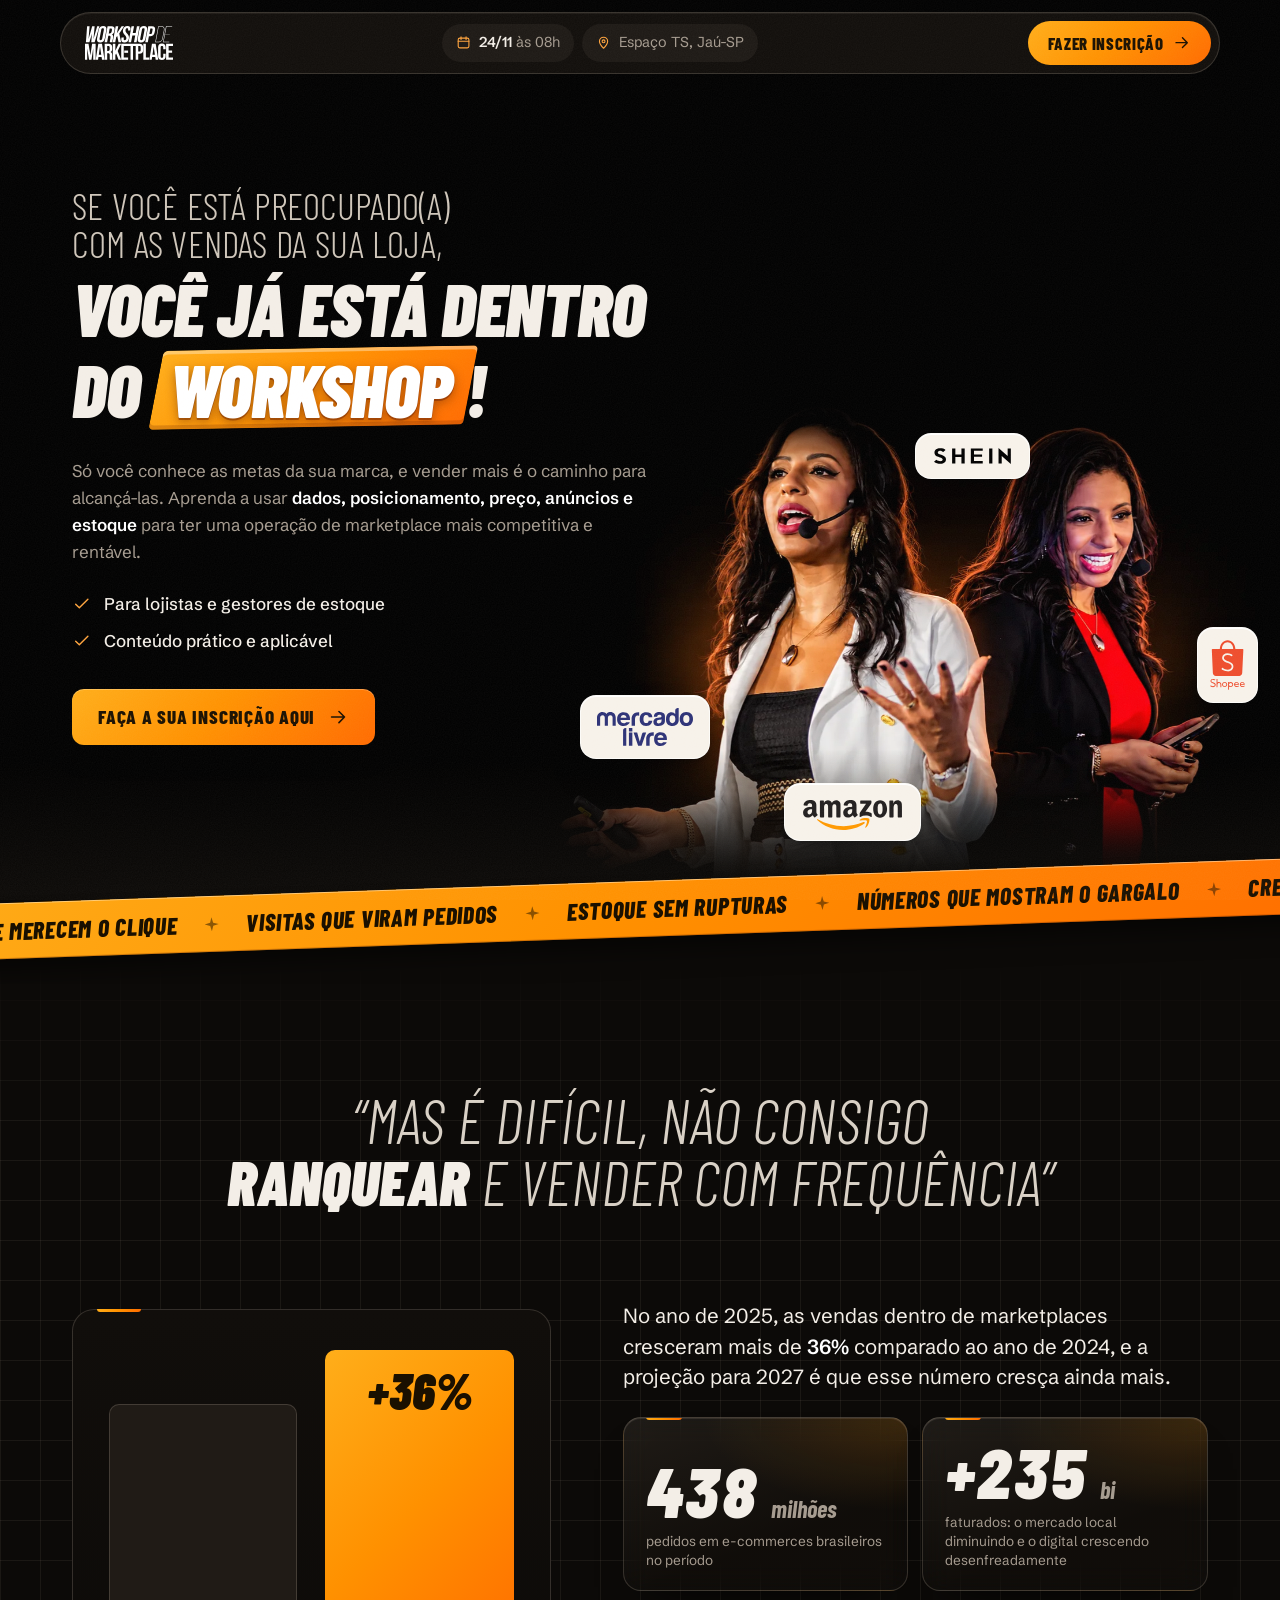
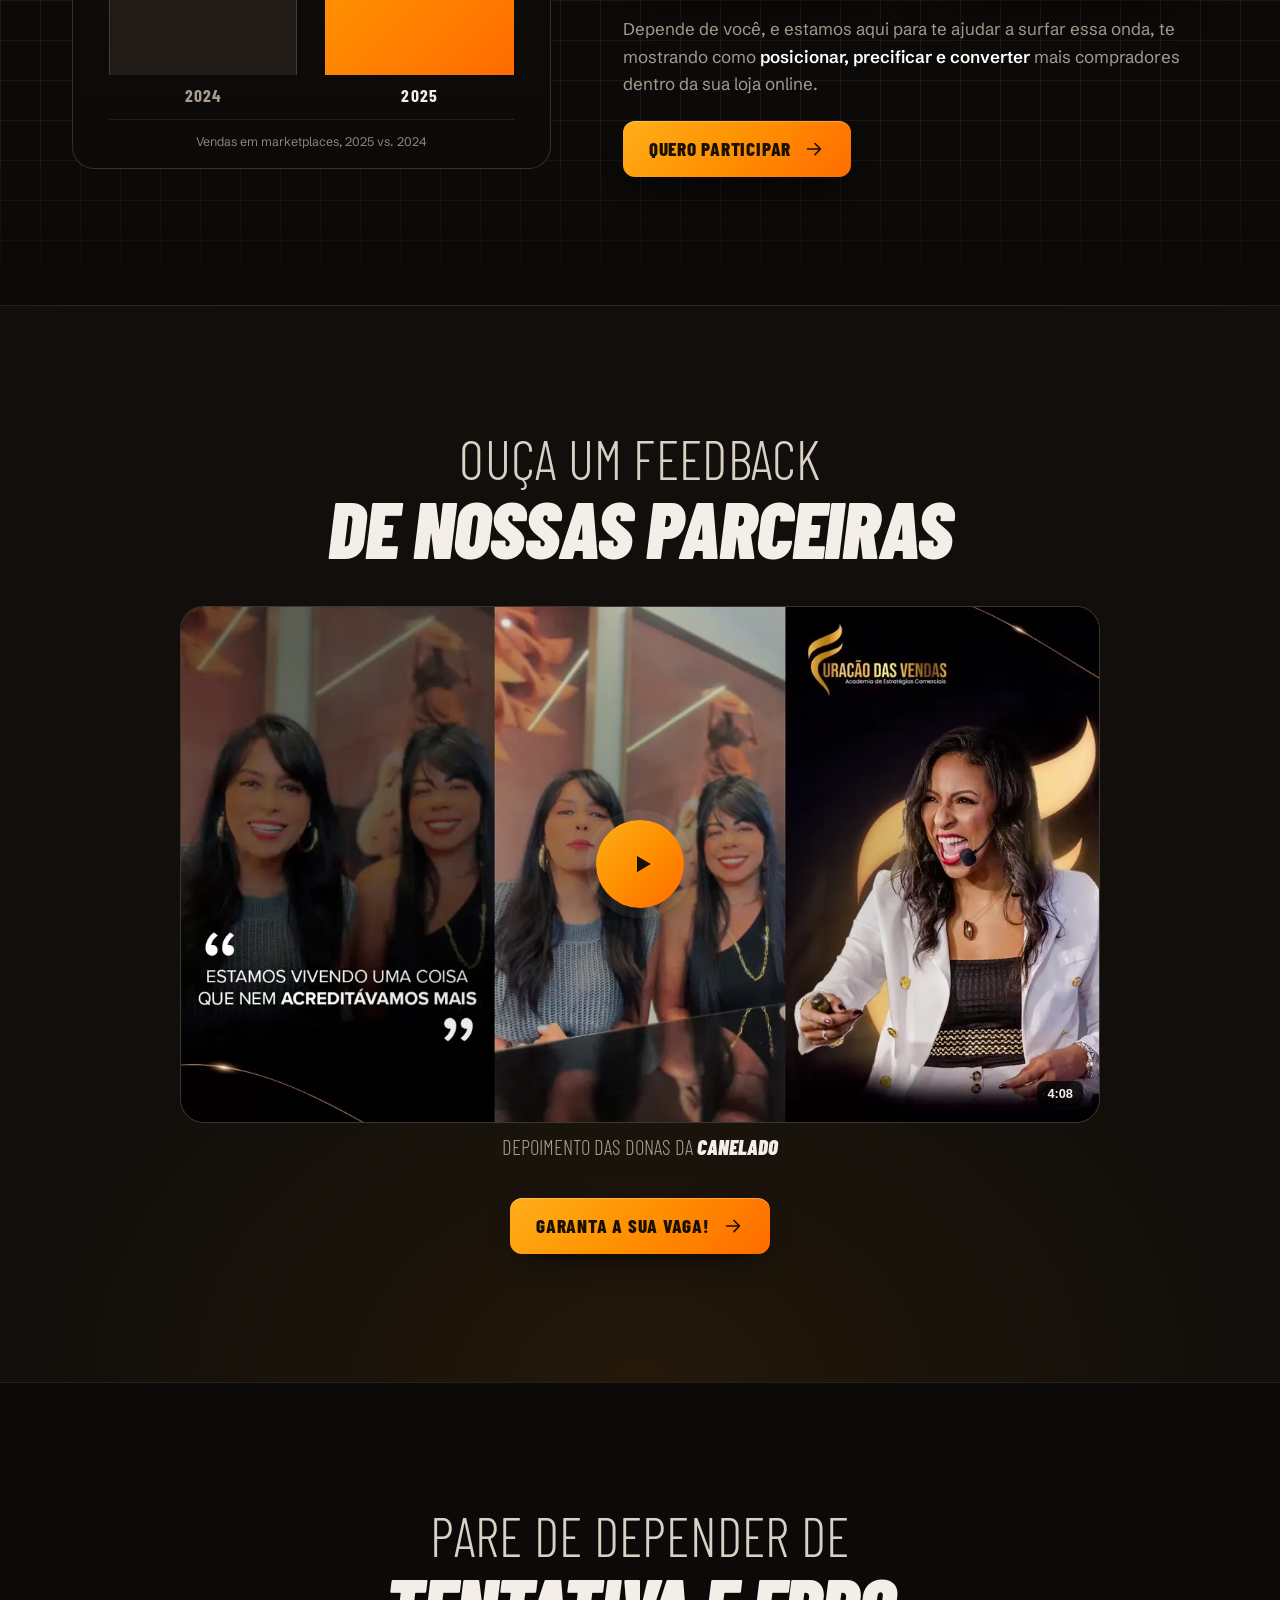
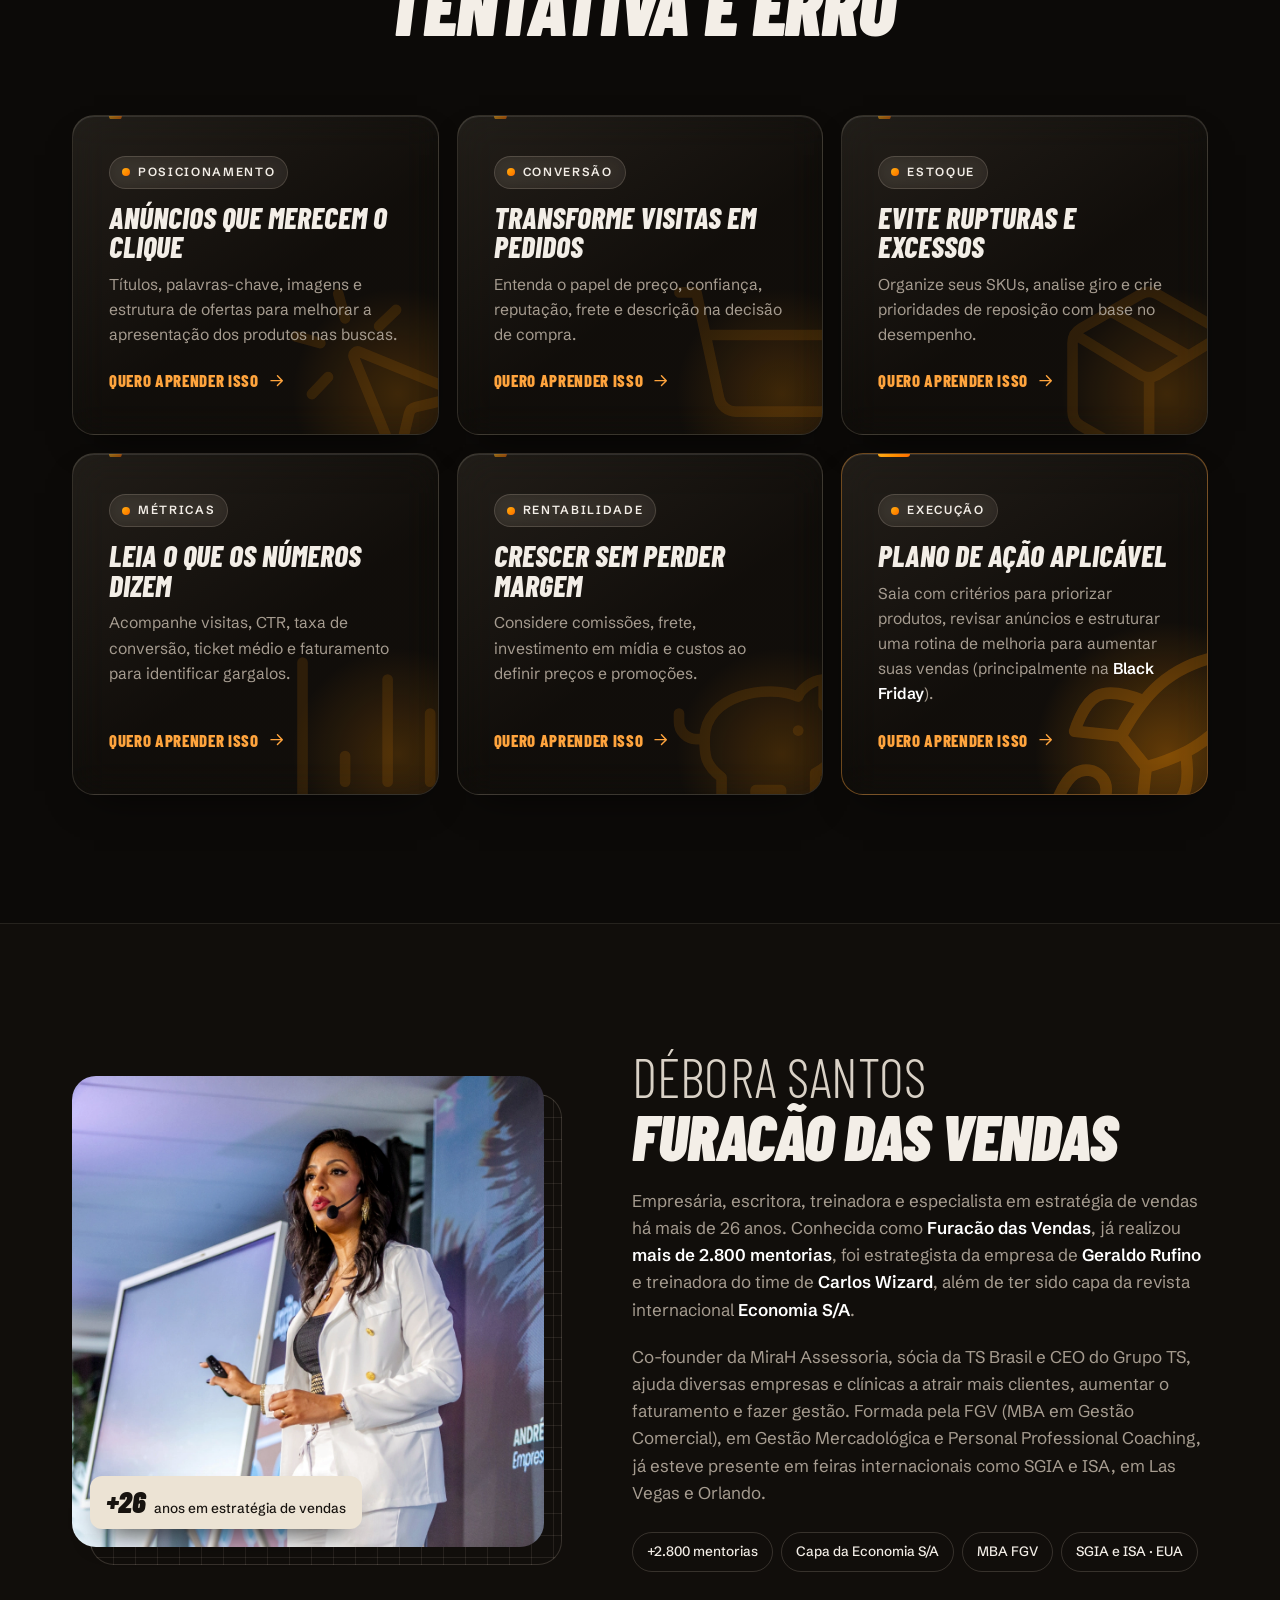
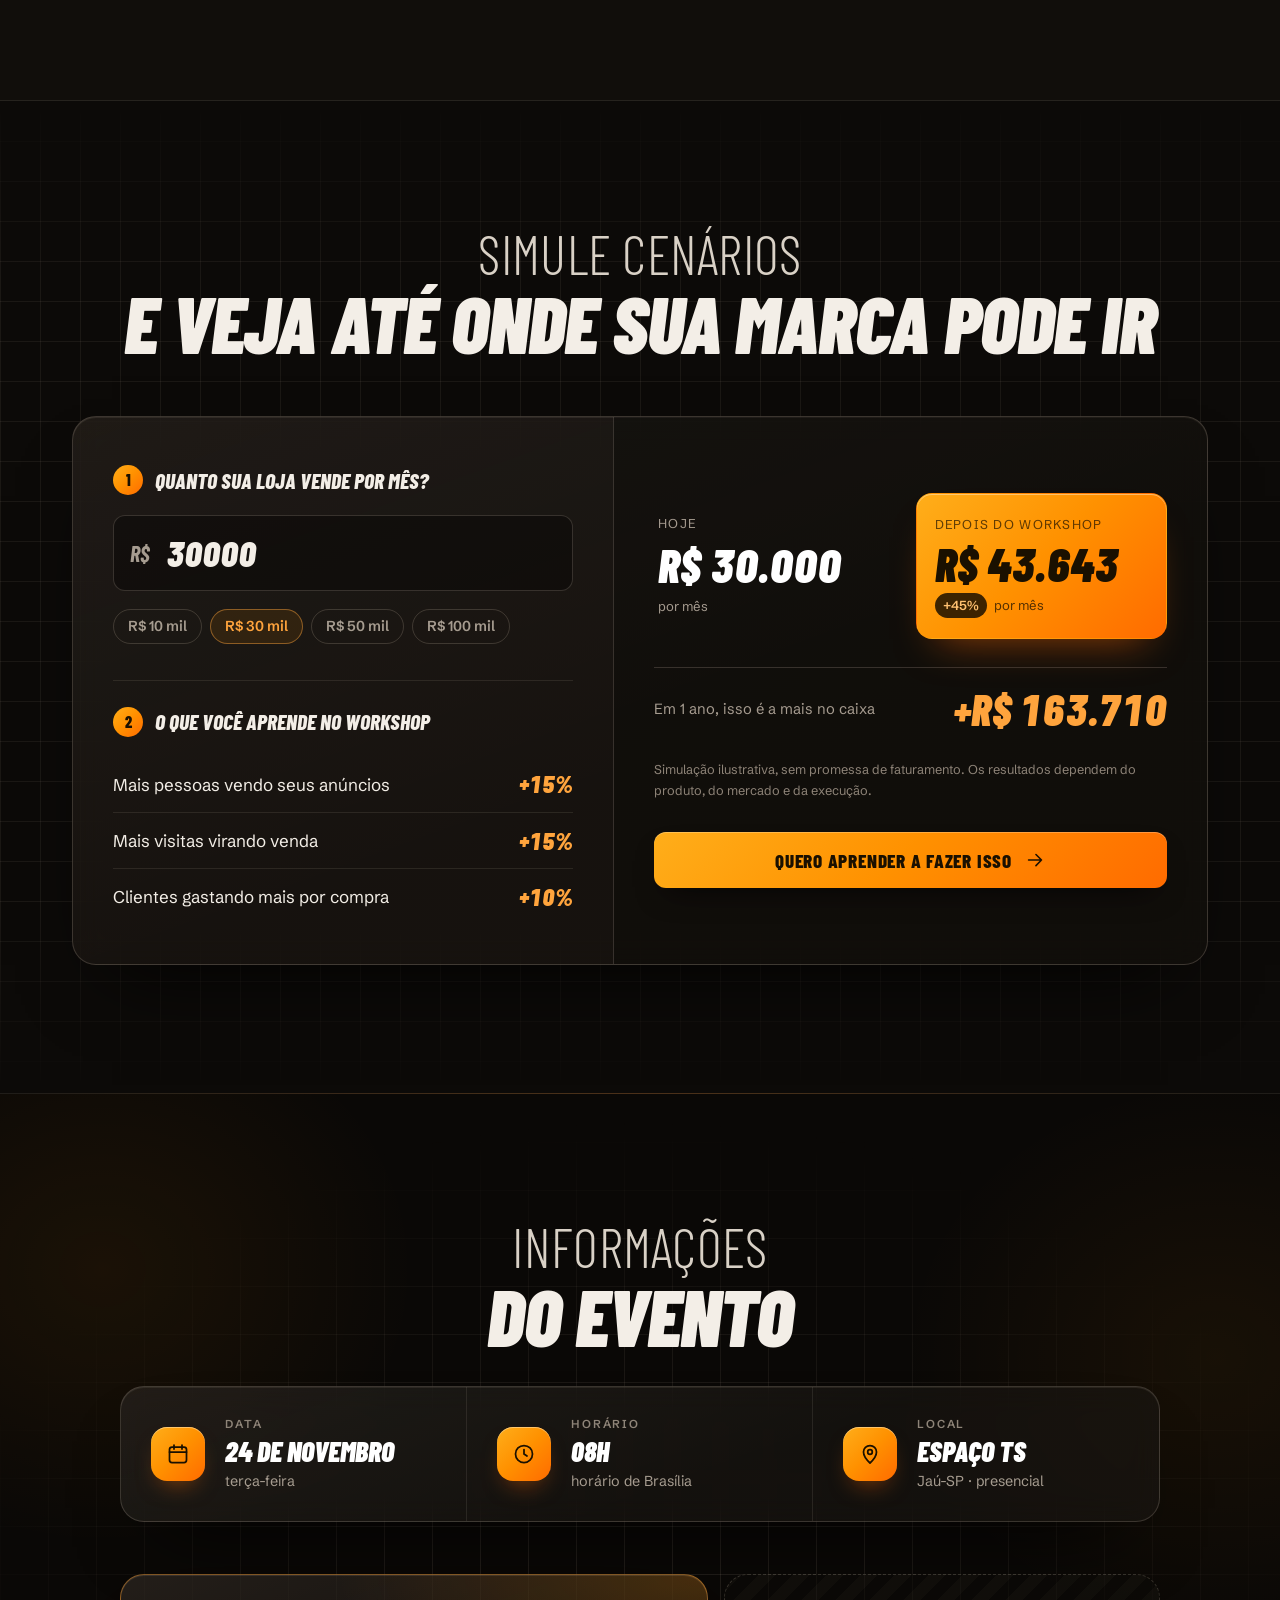
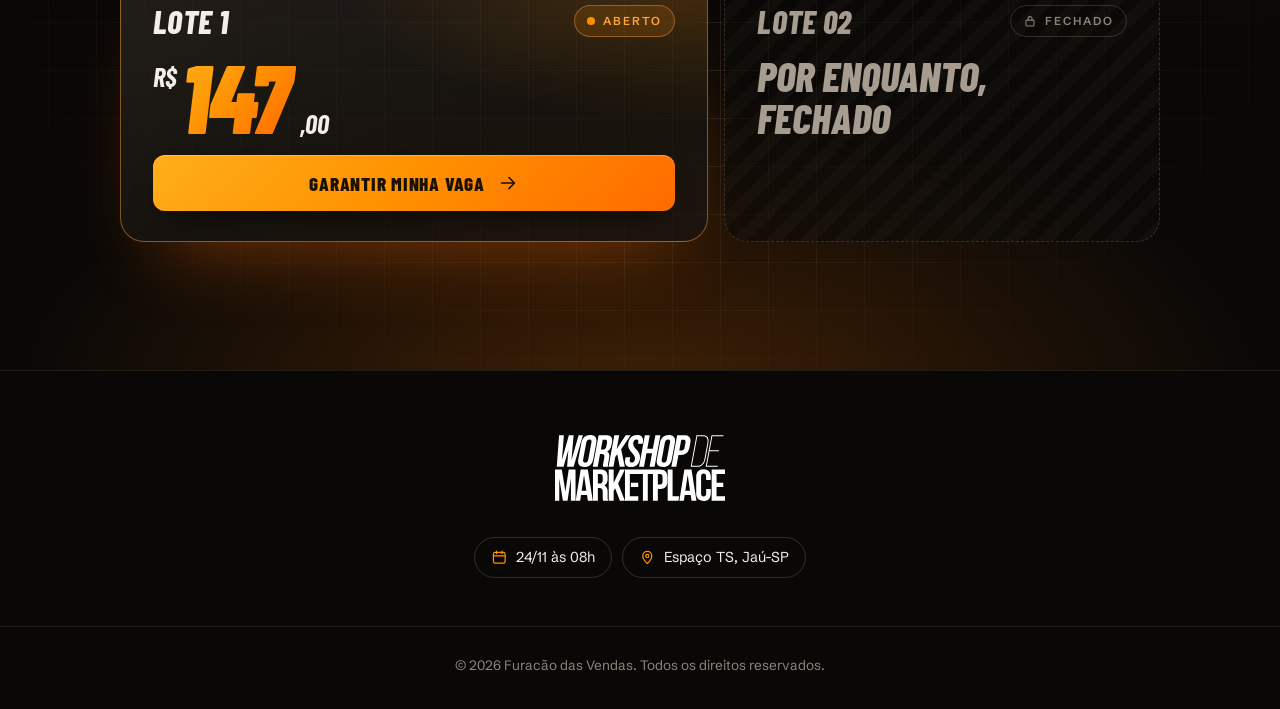
==== commit 228fb0ba: "LP1 na raiz, lotes, vídeo, simulador simples e versão azul; LP2 em /quero-comecar/ - LP1 vira a pági" ====
--- a/lp1/index.html
+++ b/lp1/index.html
@@ -6,7 +6,7 @@
 
   <title>Workshop de Marketplace para Lojistas | 24/11 em Jaú-SP com Débora Santos</title>
   <meta name="description" content="Para lojistas e gestores de estoque: aprenda a usar dados, posicionamento, precificação, anúncios e gestão de estoque para vender mais nos marketplaces. 24/11, 08h, Espaço TS, Jaú-SP.">
-  <link rel="canonical" href="https://workshop.furacaodasvendas.com.br/lp1/">
+  <link rel="canonical" href="https://workshop.furacaodasvendas.com.br/">
   <meta name="robots" content="index, follow, max-image-preview:large">
 
   <!-- Open Graph / redes sociais (imagem 1200x630) -->
@@ -15,7 +15,7 @@
   <meta property="og:site_name" content="Workshop de Marketplace">
   <meta property="og:title" content="Workshop de Marketplace para Lojistas | 24/11 em Jaú-SP">
   <meta property="og:description" content="Dados, posicionamento, precificação, anúncios e estoque: uma operação de marketplace mais competitiva e rentável. Com Débora Santos, a Furacão das Vendas.">
-  <meta property="og:url" content="https://workshop.furacaodasvendas.com.br/lp1/">
+  <meta property="og:url" content="https://workshop.furacaodasvendas.com.br/">
   <meta property="og:image" content="https://workshop.furacaodasvendas.com.br/lp1/img/og.jpg">
   <meta property="og:image:width" content="1200">
   <meta property="og:image:height" content="630">
@@ -39,7 +39,7 @@
   <link rel="preload" as="image" href="/lp1/img/hero-workshop.webp" media="(min-width: 1024px)" fetchpriority="high">
 
   <!-- Versione CSS/JS (?v=AAAAMMDD) a cada deploy para furar o cache -->
-  <link rel="stylesheet" href="/lp1/css/style.css?v=20261029p">
+  <link rel="stylesheet" href="/lp1/css/style.css?v=20261029t">
   <script>document.documentElement.classList.add('js')</script>
 
   <script type="application/ld+json">
@@ -57,6 +57,7 @@
       "address": { "@type": "PostalAddress", "addressLocality": "Jaú", "addressRegion": "SP", "addressCountry": "BR" }
     },
     "image": "https://workshop.furacaodasvendas.com.br/lp1/img/og.jpg",
+    "offers": { "@type": "Offer", "name": "Lote 1", "price": "147.00", "priceCurrency": "BRL", "availability": "https://schema.org/InStock", "url": "https://workshop.furacaodasvendas.com.br/#lotes" },
     "performer": { "@type": "Person", "name": "Débora Santos" },
     "organizer": { "@type": "Organization", "name": "Furacão das Vendas", "url": "https://workshop.furacaodasvendas.com.br/" }
   }
@@ -186,13 +187,12 @@
         </h2>
 
         <div class="video reveal">
-          <!-- TODO: preencher data-yt com o ID do vídeo do YouTube das donas da Canelado -->
-          <button class="video__btn" type="button" data-yt="" aria-label="Assistir ao depoimento das donas da Canelado">
-            <img src="/lp1/img/arte-carrinho.webp" alt="" width="1080" height="610" loading="lazy">
+          <button class="video__btn video__btn--poster" type="button" data-video="/lp1/video/canelado-depoimento.mp4" aria-label="Assistir ao depoimento das donas da Canelado">
+            <img src="/lp1/img/video-canelado.webp" alt="" width="1280" height="720" loading="lazy">
             <span class="video__play" aria-hidden="true"><svg class="ic"><use href="#i-play"/></svg></span>
-            <span class="video__label">Donas da <strong>Canelado</strong></span>
-            <span class="video__soon">Vídeo em breve</span>
+            <span class="video__time">4:08</span>
           </button>
+          <p class="video__cap">Depoimento das donas da <strong>Canelado</strong></p>
         </div>
 
         <div class="center reveal">
@@ -297,56 +297,40 @@
 
         <div class="sim reveal" data-sim>
           <div class="sim__in">
-            <h3 class="sim__title"><span class="sim__step">1</span>Seus números hoje</h3>
+            <h3 class="sim__title"><span class="sim__step">1</span>Quanto sua loja vende por mês?</h3>
             <label class="field">
-              <span>Visitas na loja por mês</span>
-              <span class="field__box"><input type="number" name="visitas" value="10000" min="0" step="100" inputmode="numeric"><em>visitas</em></span>
+              <span class="sr-only">Faturamento por mês, em reais</span>
+              <span class="field__box field__box--pre field__box--big"><em>R$</em><input type="number" name="fat" value="30000" min="0" step="1000" inputmode="numeric"></span>
             </label>
-            <div class="field__row">
-              <label class="field">
-                <span>Taxa de conversão</span>
-                <span class="field__box"><input type="number" name="conversao" value="2" min="0" max="100" step="0.1" inputmode="decimal"><em>%</em></span>
-              </label>
-              <label class="field">
-                <span>Ticket médio</span>
-                <span class="field__box field__box--pre"><em>R$</em><input type="number" name="ticket" value="150" min="0" step="1" inputmode="decimal"></span>
-              </label>
+            <div class="sim__chips" role="group" aria-label="Valores prontos">
+              <button type="button" data-fat="10000">R$ 10 mil</button>
+              <button type="button" data-fat="30000" class="is-on">R$ 30 mil</button>
+              <button type="button" data-fat="50000">R$ 50 mil</button>
+              <button type="button" data-fat="100000">R$ 100 mil</button>
             </div>
 
-            <h3 class="sim__title"><span class="sim__step">2</span>Melhorias que você aprende no workshop</h3>
-            <label class="range">
-              <span>Mais tráfego <small>posicionamento</small> <output data-out="t">+15%</output></span>
-              <input type="range" name="t" min="0" max="50" value="15">
-            </label>
-            <label class="range">
-              <span>Mais conversão <small>anúncio e reputação</small> <output data-out="c">+15%</output></span>
-              <input type="range" name="c" min="0" max="50" value="15">
-            </label>
-            <label class="range">
-              <span>Ticket maior <small>precificação</small> <output data-out="k">+10%</output></span>
-              <input type="range" name="k" min="0" max="50" value="10">
-            </label>
+            <h3 class="sim__title"><span class="sim__step">2</span>O que você aprende no workshop</h3>
+            <ul class="sim__gains">
+              <li><span>Mais pessoas vendo seus anúncios</span><b>+15%</b></li>
+              <li><span>Mais visitas virando venda</span><b>+15%</b></li>
+              <li><span>Clientes gastando mais por compra</span><b>+10%</b></li>
+            </ul>
           </div>
 
           <div class="sim__out" aria-live="polite">
             <div class="sim__totals">
               <div class="total">
-                <span>Faturamento atual</span>
+                <span>Hoje</span>
                 <b data-res="atual">R$ 30.000</b>
                 <small>por mês</small>
               </div>
               <div class="total total--on">
-                <span>Com as melhorias</span>
+                <span>Depois do workshop</span>
                 <b data-res="novo">R$ 43.643</b>
                 <small><i data-res="pct">+45%</i> por mês</small>
               </div>
             </div>
-            <ul class="bars">
-              <li><span>Tráfego</span><b data-res="t">+R$ 4.500</b><i><em data-bar="t"></em></i></li>
-              <li><span>Conversão</span><b data-res="c">+R$ 5.175</b><i><em data-bar="c"></em></i></li>
-              <li><span>Ticket médio</span><b data-res="k">+R$ 3.968</b><i><em data-bar="k"></em></i></li>
-            </ul>
-            <p class="sim__year"><span>Em 12 meses, a mais no caixa</span><b data-res="ano">+R$ 163.710</b></p>
+            <p class="sim__year"><span>Em 1 ano, isso é a mais no caixa</span><b data-res="ano">+R$ 163.710</b></p>
             <p class="sim__note">Simulação ilustrativa, sem promessa de faturamento. Os resultados dependem do produto, do mercado e da execução.</p>
             <a class="btn btn--block" href="#inscricao">Quero aprender a fazer isso <svg class="ic"><use href="#i-arrow"/></svg></a>
           </div>
@@ -378,7 +362,21 @@
                 <span class="event__ic"><svg class="ic"><use href="#i-pin"/></svg></span>
                 <p><small>Local</small><b>Espaço TS</b><span>Jaú-SP · presencial</span></p>
               </li>
-            </ul>          </div>
+            </ul>
+          </div>
+
+          <ul class="lots" id="lotes" aria-label="Lotes de ingresso">
+            <li class="lot lot--open">
+              <p class="lot__head"><span class="lot__name">Lote 1</span><span class="lot__tag"><i></i>Aberto</span></p>
+              <p class="lot__price" aria-label="147 reais"><small>R$</small><b>147</b><small>,00</small></p>
+              <!-- TODO: link do checkout do Lote 1 -->
+              <a class="btn btn--block lot__cta" href="#lotes">Garantir minha vaga <svg class="ic"><use href="#i-arrow"/></svg></a>
+            </li>
+            <li class="lot lot--closed">
+              <p class="lot__head"><span class="lot__name">Lote 02</span><span class="lot__tag"><svg class="ic"><use href="#i-lock"/></svg>Fechado</span></p>
+              <p class="lot__soon">Por enquanto, fechado</p>
+            </li>
+          </ul>
         </div>
       </div>
     </section>
@@ -402,6 +400,6 @@
 
   <a class="mcta" href="#inscricao" data-mcta>Fazer minha inscrição</a>
 
-  <script src="/lp1/js/main.js?v=20261029l" defer></script>
+  <script src="/lp1/js/main.js?v=20261029n" defer></script>
 </body>
 </html>
--- a/lp1/css/style.css
+++ b/lp1/css/style.css
@@ -1366,6 +1366,145 @@
   .event__list li:last-child { border-right: 0; }
 }
 @media (min-width: 1024px) { .event__list b { white-space: nowrap; font-size: clamp(1.6rem, 2.2vw, 2.1rem); } }
+
+/* Simulador simplificado: uma pergunta, atalhos de valor e melhorias fixas */
+.sr-only { position: absolute; width: 1px; height: 1px; overflow: hidden; clip: rect(0 0 0 0); white-space: nowrap; }
+.field .field__box--big input { padding-block: 16px; font: 900 italic clamp(1.8rem, 4vw, 2.2rem)/1 var(--display); font-variant-numeric: tabular-nums; }
+.field__box--big em { font: 700 italic 1.4rem/1 var(--display); color: var(--muted); }
+.sim__chips { display: flex; flex-wrap: wrap; gap: 8px; }
+.sim__chips button {
+  padding: 9px 14px;
+  border: 1px solid var(--line-2);
+  border-radius: 999px;
+  background: transparent;
+  font: 600 .9rem/1 var(--body);
+  color: var(--muted);
+  cursor: pointer;
+  transition: color .2s, border-color .2s, background .2s;
+}
+.sim__chips button:hover { color: var(--text); border-color: rgba(255, 236, 214, .32); }
+.sim__chips button.is-on { color: var(--accent-hi); border-color: rgba(255, 164, 61, .45); background: rgba(255, 145, 0, .1); }
+.sim__chips button:focus-visible { outline: 2px solid var(--accent); outline-offset: 2px; }
+.sim__gains { display: grid; }
+.sim__gains li {
+  display: flex;
+  align-items: center;
+  justify-content: space-between;
+  gap: 16px;
+  padding: 14px 0;
+  border-bottom: 1px solid var(--line);
+  color: var(--text);
+}
+.sim__gains li:last-child { border-bottom: 0; }
+.sim__gains b { font: 900 italic 1.5rem/1 var(--display); color: var(--accent-hi); font-variant-numeric: tabular-nums; }
+.sim__out { justify-content: center; gap: 28px; }
+.sim__out > .btn { margin-top: 4px; }
+.sim .total b { font-size: clamp(2.1rem, 3.8vw, 2.9rem); }
+.sim .total > span { font-size: .8rem; }
+.sim__year b { font-size: clamp(2rem, 4vw, 2.7rem); color: var(--accent-hi); }
+
+/* Vídeo de depoimento (arquivo próprio, carrega no clique) */
+.video video {
+  display: block;
+  width: 100%;
+  aspect-ratio: 16 / 9;
+  border: 1px solid var(--line-2);
+  border-radius: 24px;
+  background: #000;
+}
+.video__btn--poster img { filter: none; }
+.video__btn--poster::after { background: radial-gradient(60% 70% at 50% 50%, rgba(0, 0, 0, .35), transparent 70%); }
+.video__btn--poster:hover img { filter: brightness(1.05); }
+.video__time {
+  position: absolute;
+  right: 16px;
+  bottom: 16px;
+  z-index: 1;
+  padding: 5px 10px;
+  border-radius: 8px;
+  background: rgba(0, 0, 0, .7);
+  font-size: .8rem;
+  font-weight: 600;
+  font-variant-numeric: tabular-nums;
+  color: var(--text);
+}
+.video__cap { margin-top: 14px; text-align: center; font: 300 1.3rem/1 var(--display); text-transform: uppercase; color: var(--muted); }
+.video__cap strong { font-weight: 900; font-style: italic; color: var(--text); }
+
+/* Lotes de ingresso */
+.lots {
+  width: 100%;
+  max-width: 1040px;
+  display: grid;
+  gap: 16px;
+  margin-top: 20px;
+  text-align: left;
+}
+.lot {
+  position: relative;
+  display: grid;
+  align-content: start;
+  gap: 18px;
+  padding: 26px;
+  border-radius: 24px;
+  overflow: hidden;
+}
+.lot--open {
+  border: 1px solid rgba(255, 164, 61, .45);
+  background:
+    radial-gradient(90% 80% at 100% 0%, rgba(255, 145, 0, .2), transparent 70%),
+    linear-gradient(160deg, rgba(255, 236, 214, .07), rgba(255, 236, 214, .01) 60%),
+    rgba(23, 19, 15, .7);
+  box-shadow: inset 0 1px 0 rgba(255, 236, 214, .1), 0 40px 80px -40px rgba(255, 107, 0, .45);
+}
+.lot--closed {
+  border: 1px dashed var(--line-2);
+  background: repeating-linear-gradient(135deg, rgba(255, 236, 214, .025) 0 12px, transparent 12px 24px), rgba(12, 10, 8, .6);
+  color: var(--muted);
+}
+.lot__head { display: flex; align-items: center; justify-content: space-between; gap: 12px; }
+.lot__name { font: 800 italic clamp(1.6rem, 3vw, 2rem)/1 var(--display); text-transform: uppercase; letter-spacing: .01em; }
+.lot__tag {
+  display: inline-flex;
+  align-items: center;
+  gap: 8px;
+  padding: 6px 12px;
+  border-radius: 999px;
+  font-size: .72rem;
+  font-weight: 600;
+  letter-spacing: .16em;
+  text-transform: uppercase;
+}
+.lot--open .lot__tag { background: rgba(255, 145, 0, .14); border: 1px solid rgba(255, 164, 61, .4); color: var(--accent-hi); }
+.lot--open .lot__tag i {
+  width: 8px;
+  height: 8px;
+  border-radius: 50%;
+  background: var(--accent);
+}
+.lot--closed .lot__tag { border: 1px solid var(--line-2); color: var(--dim); }
+.lot__tag .ic { width: 14px; height: 14px; }
+
+.lot__price { display: flex; align-items: baseline; gap: 4px; line-height: 1; color: var(--text); }
+.lot__price b {
+  font: 900 italic clamp(4.2rem, 11vw, 6rem)/.85 var(--display);
+  letter-spacing: -.01em;
+  background: var(--accent-grad);
+  -webkit-background-clip: text;
+          background-clip: text;
+  color: transparent;
+  padding-right: .06em;
+}
+.lot__price small { font: 700 italic clamp(1.3rem, 3vw, 1.7rem)/1 var(--display); }
+.lot__price small:first-child { align-self: flex-start; margin-top: .3em; }
+.lot__soon { font: 800 italic clamp(1.9rem, 4vw, 2.6rem)/1 var(--display); text-transform: uppercase; color: var(--muted); }
+.lot--closed .lot__name { color: var(--muted); }
+
+@media (min-width: 720px) {
+  .lots { grid-template-columns: 1.35fr 1fr; }
+  .lot { padding: 30px 32px; }
+}
+@media (max-width: 479px) { .lot { padding: 22px 20px; } }
 
 /* =========================================================
    Mobile/tablet: banner vertical sangrando na largura toda,
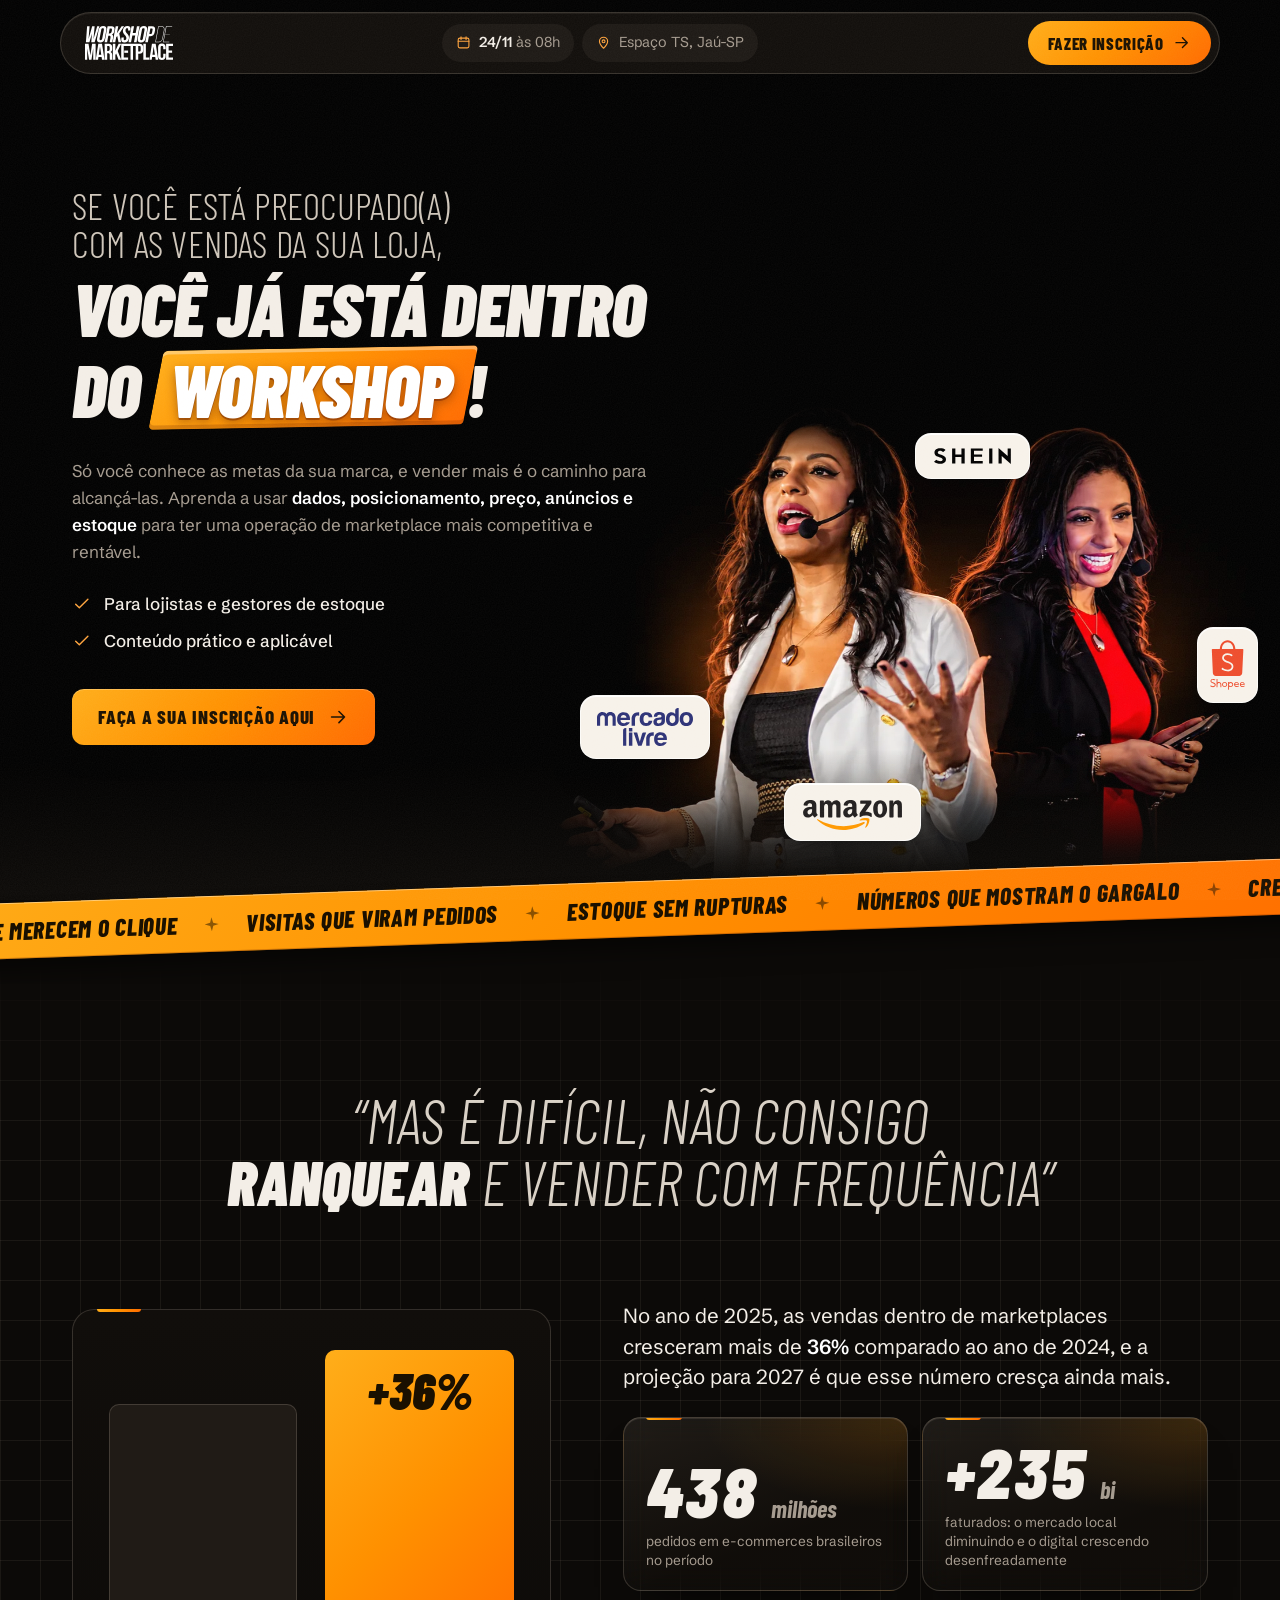
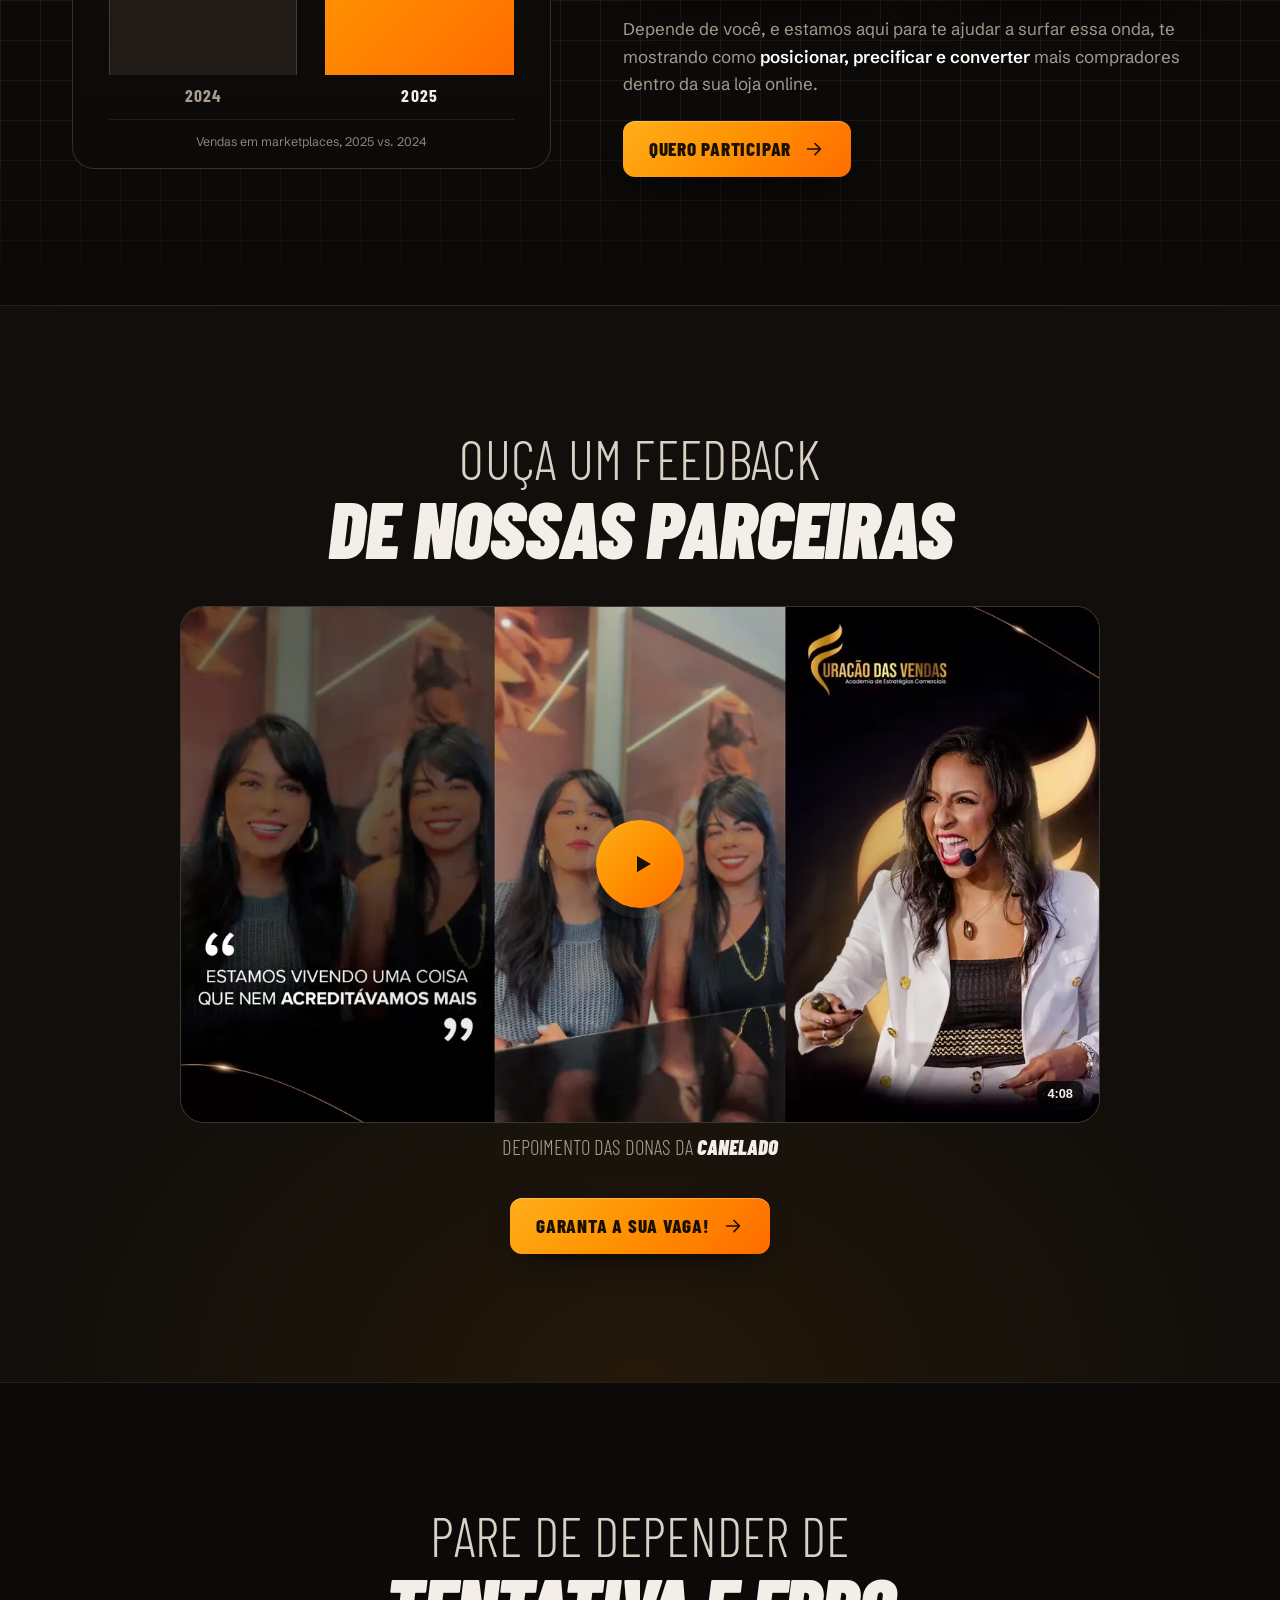
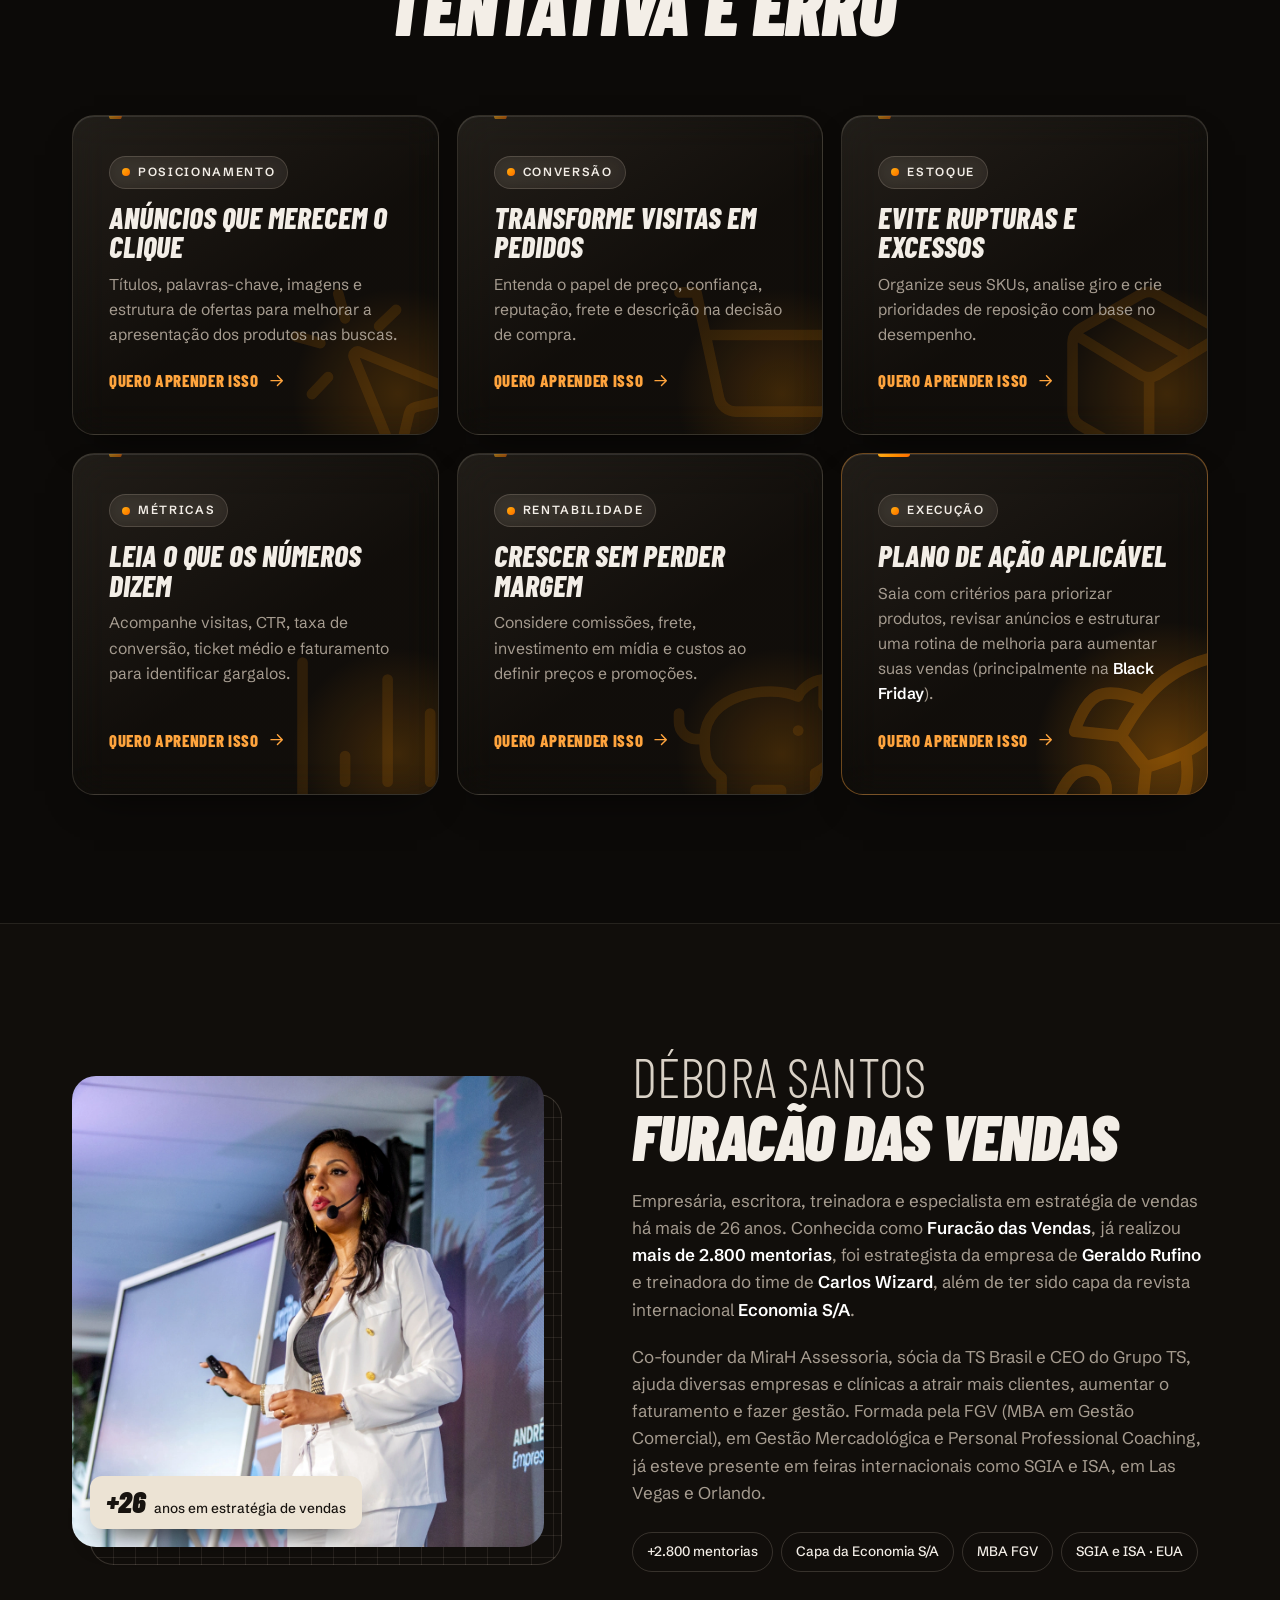
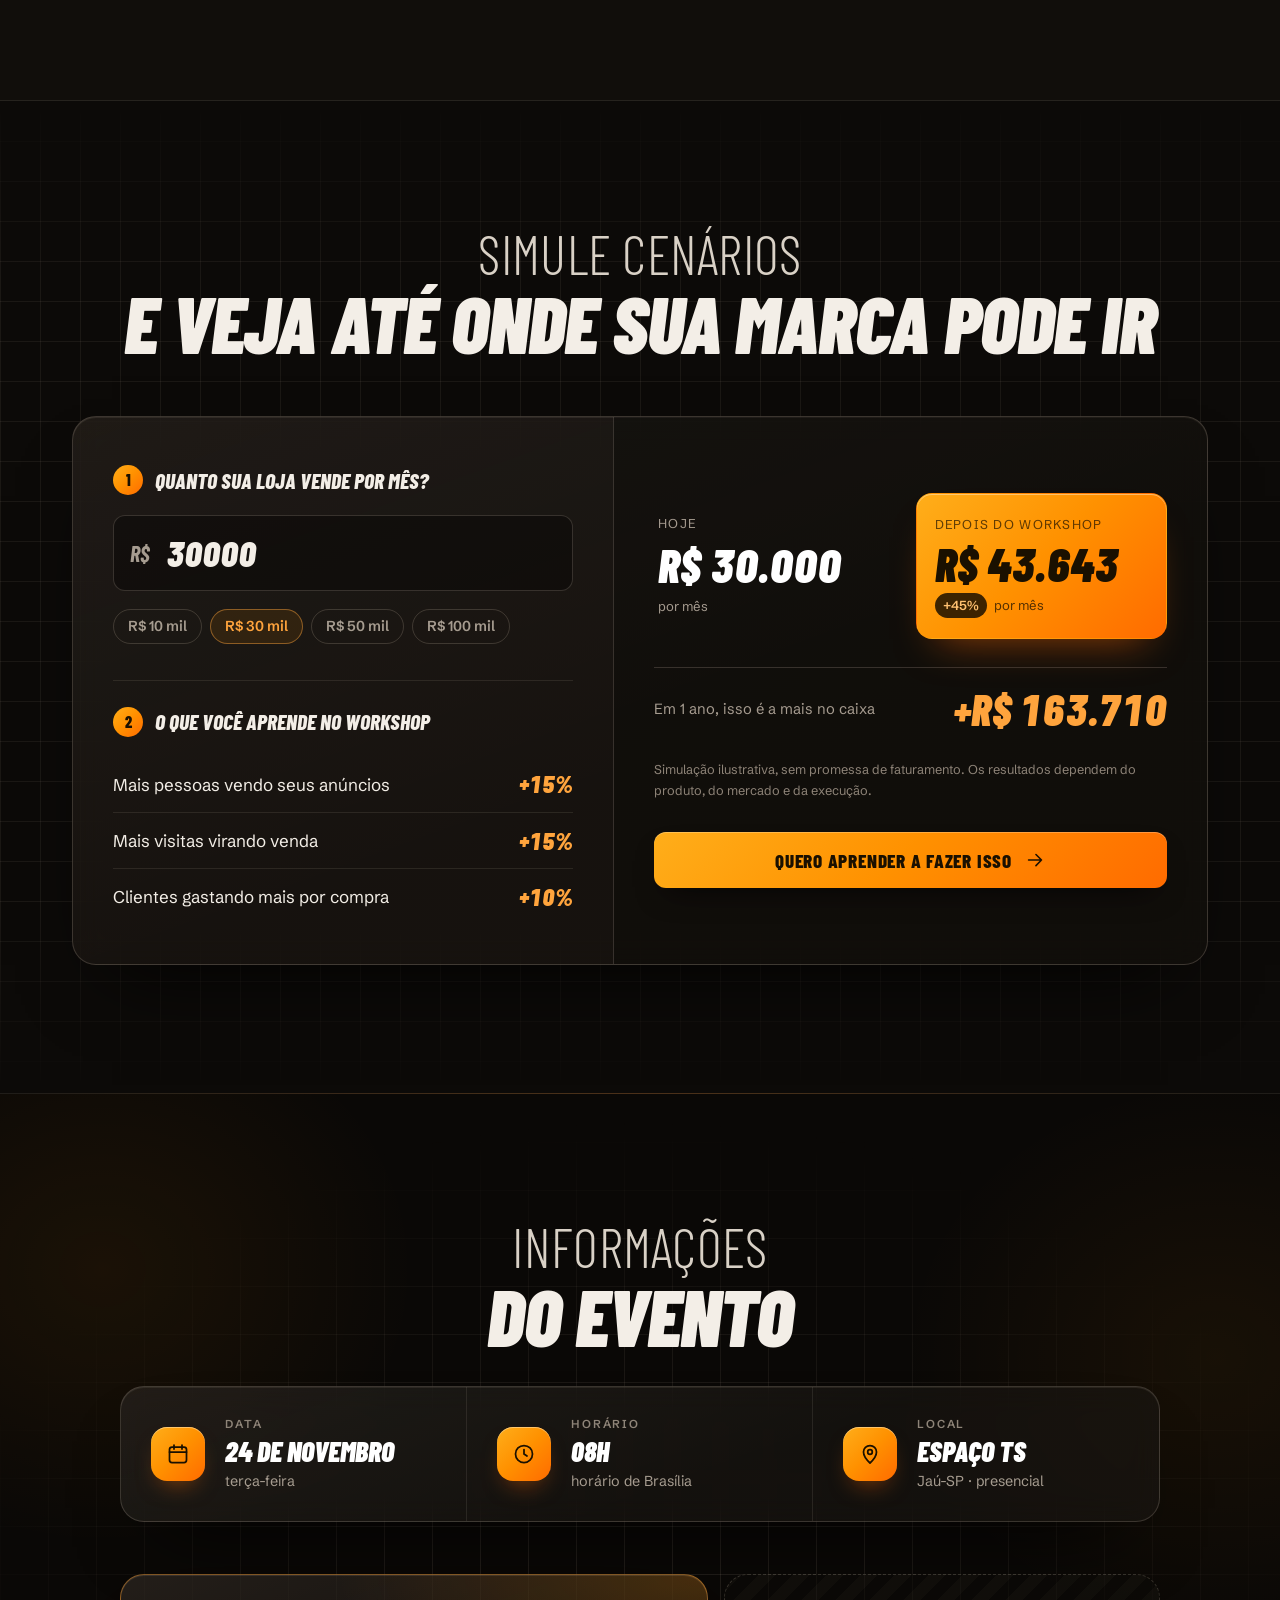
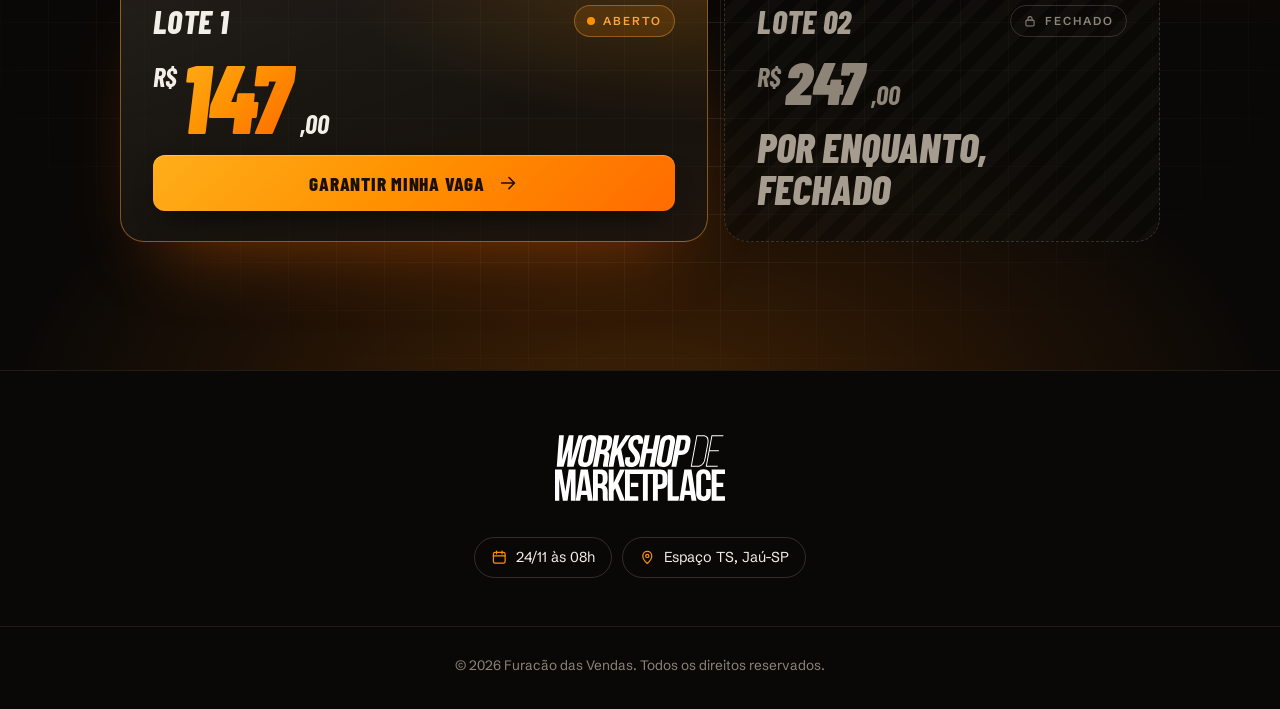
==== commit 6c9d0303: "Checkout Eduzz nos lotes da LP1 e LP2, com UTMs repassados - Lote 1 (R$147) aponta para o checkout d" ====
--- a/lp1/index.html
+++ b/lp1/index.html
@@ -39,7 +39,7 @@
   <link rel="preload" as="image" href="/lp1/img/hero-workshop.webp" media="(min-width: 1024px)" fetchpriority="high">
 
   <!-- Versione CSS/JS (?v=AAAAMMDD) a cada deploy para furar o cache -->
-  <link rel="stylesheet" href="/lp1/css/style.css?v=20261029t">
+  <link rel="stylesheet" href="/lp1/css/style.css?v=20261029u">
   <script>document.documentElement.classList.add('js')</script>
 
   <script type="application/ld+json">
@@ -369,12 +369,14 @@
             <li class="lot lot--open">
               <p class="lot__head"><span class="lot__name">Lote 1</span><span class="lot__tag"><i></i>Aberto</span></p>
               <p class="lot__price" aria-label="147 reais"><small>R$</small><b>147</b><small>,00</small></p>
-              <!-- TODO: link do checkout do Lote 1 -->
-              <a class="btn btn--block lot__cta" href="#lotes">Garantir minha vaga <svg class="ic"><use href="#i-arrow"/></svg></a>
+              <a class="btn btn--block lot__cta" href="https://chk.eduzz.com/7WXGXVZO0A" target="_blank" rel="noopener">Garantir minha vaga <svg class="ic"><use href="#i-arrow"/></svg></a>
             </li>
             <li class="lot lot--closed">
               <p class="lot__head"><span class="lot__name">Lote 02</span><span class="lot__tag"><svg class="ic"><use href="#i-lock"/></svg>Fechado</span></p>
+              <p class="lot__price lot__price--off" aria-label="247 reais"><small>R$</small><b>247</b><small>,00</small></p>
               <p class="lot__soon">Por enquanto, fechado</p>
+              <!-- Para abrir o Lote 02: trocar "lot--closed" por "lot--open" e pôr o botão com o link https://chk.eduzz.com/8017JZ2N07 -->
+
             </li>
           </ul>
         </div>
@@ -400,6 +402,6 @@
 
   <a class="mcta" href="#inscricao" data-mcta>Fazer minha inscrição</a>
 
-  <script src="/lp1/js/main.js?v=20261029n" defer></script>
+  <script src="/lp1/js/main.js?v=20261029o" defer></script>
 </body>
 </html>
--- a/lp1/css/style.css
+++ b/lp1/css/style.css
@@ -1499,6 +1499,8 @@
 .lot__price small:first-child { align-self: flex-start; margin-top: .3em; }
 .lot__soon { font: 800 italic clamp(1.9rem, 4vw, 2.6rem)/1 var(--display); text-transform: uppercase; color: var(--muted); }
 .lot--closed .lot__name { color: var(--muted); }
+.lot__price--off b { font-size: clamp(2.8rem, 7vw, 3.8rem); background: none; color: var(--dim); }
+.lot__price--off small { color: var(--dim); }
 
 @media (min-width: 720px) {
   .lots { grid-template-columns: 1.35fr 1fr; }
